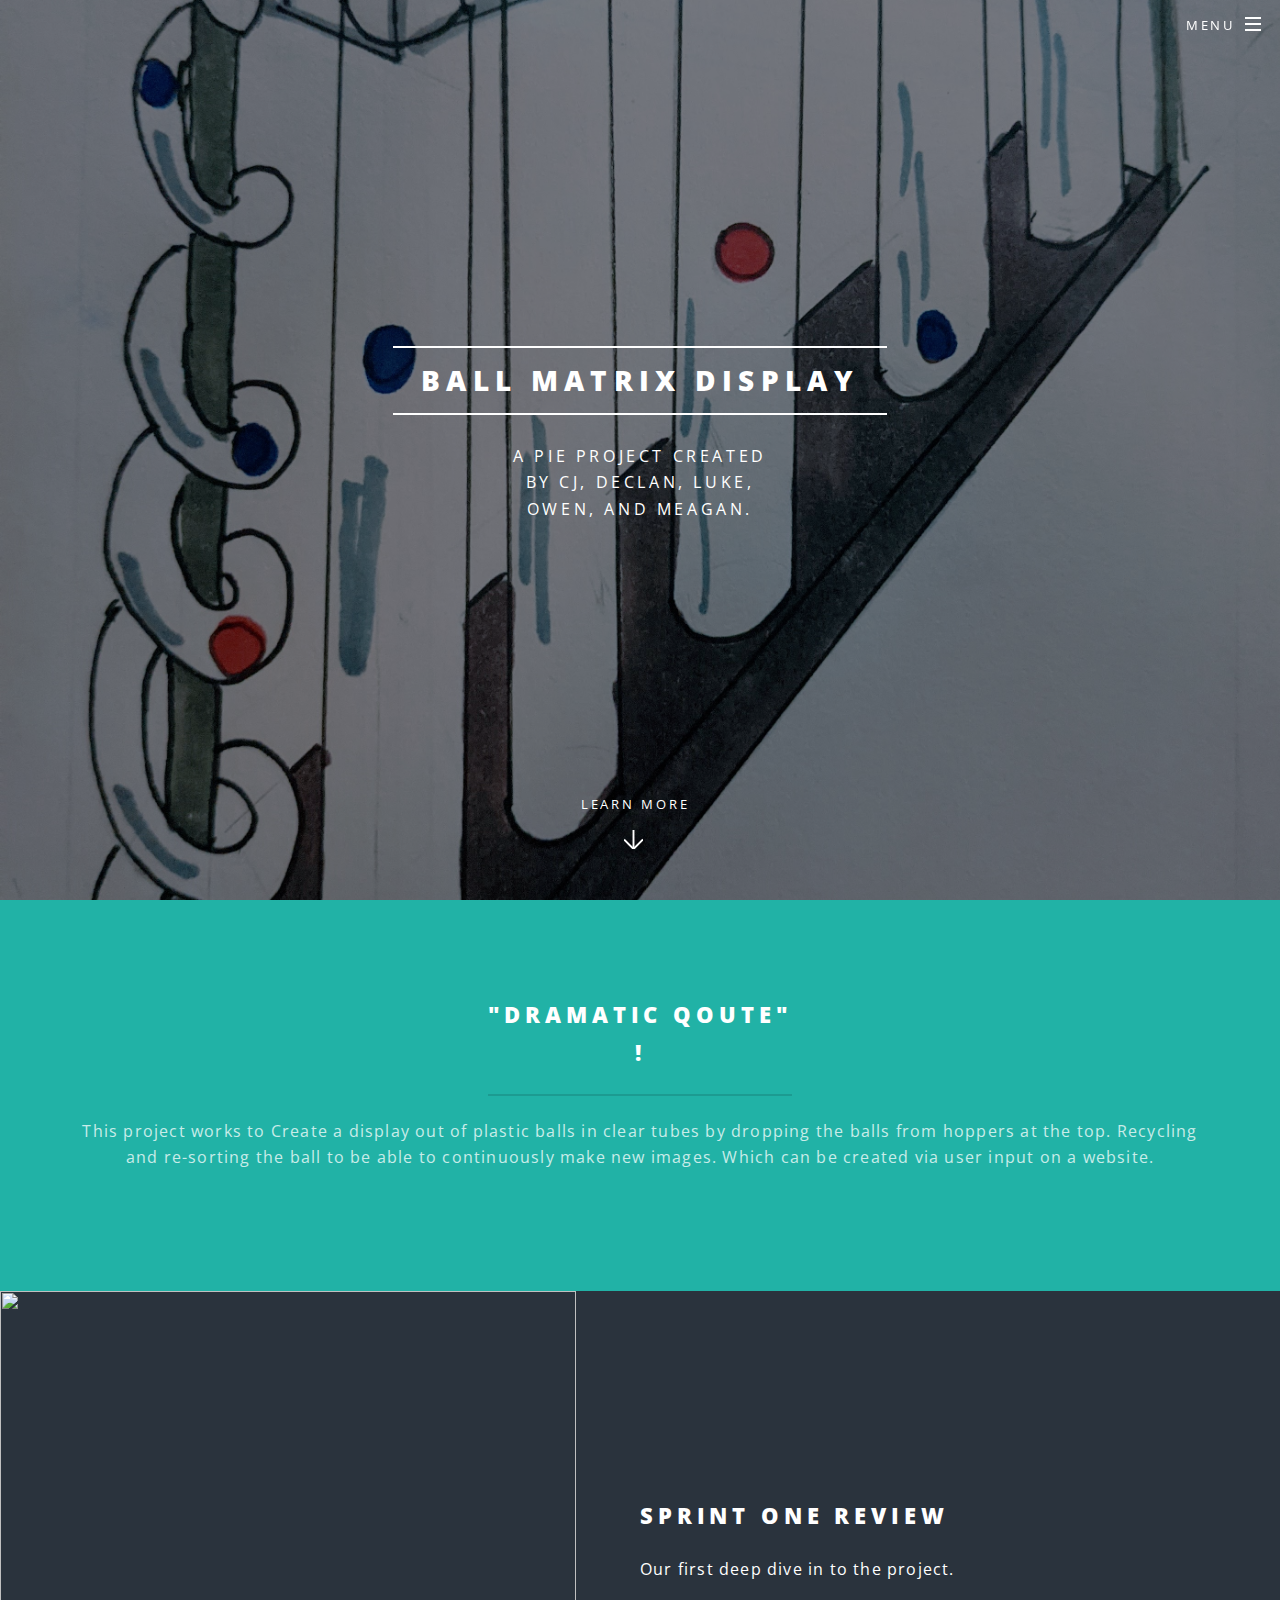
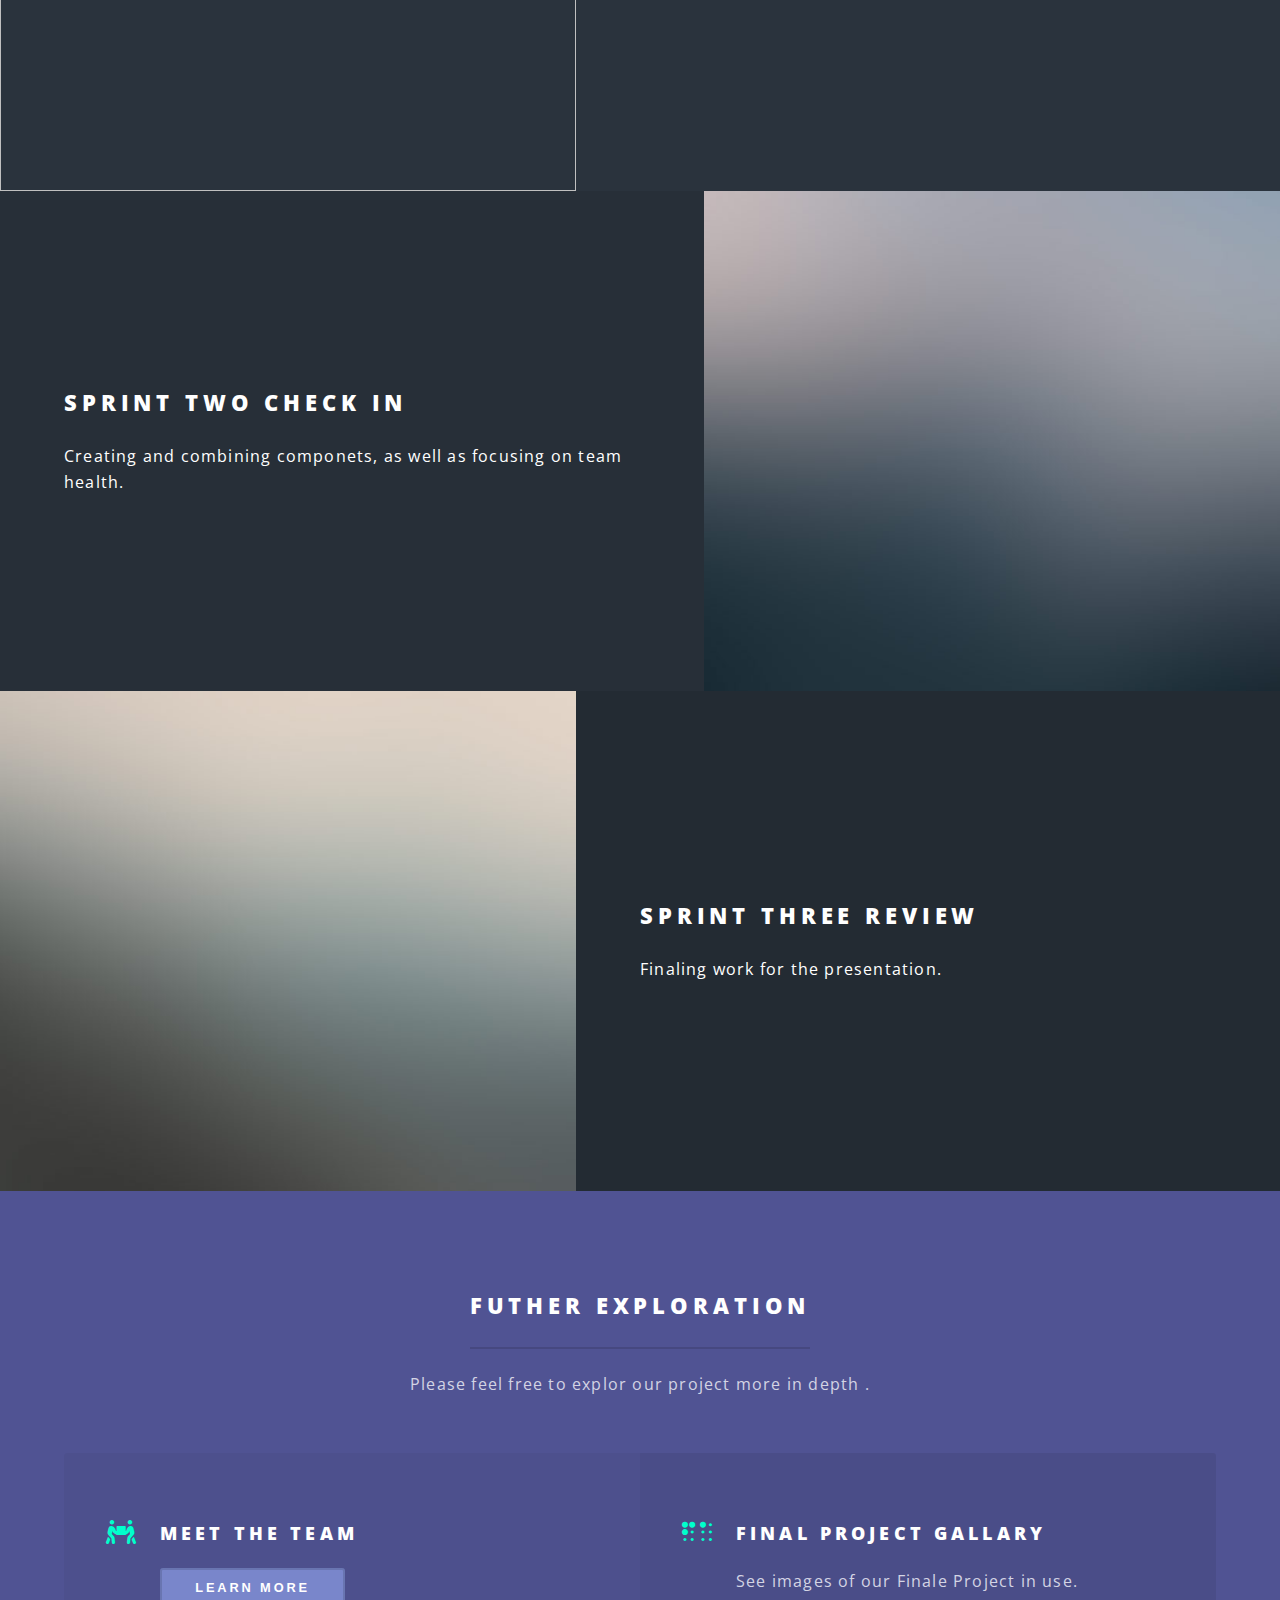
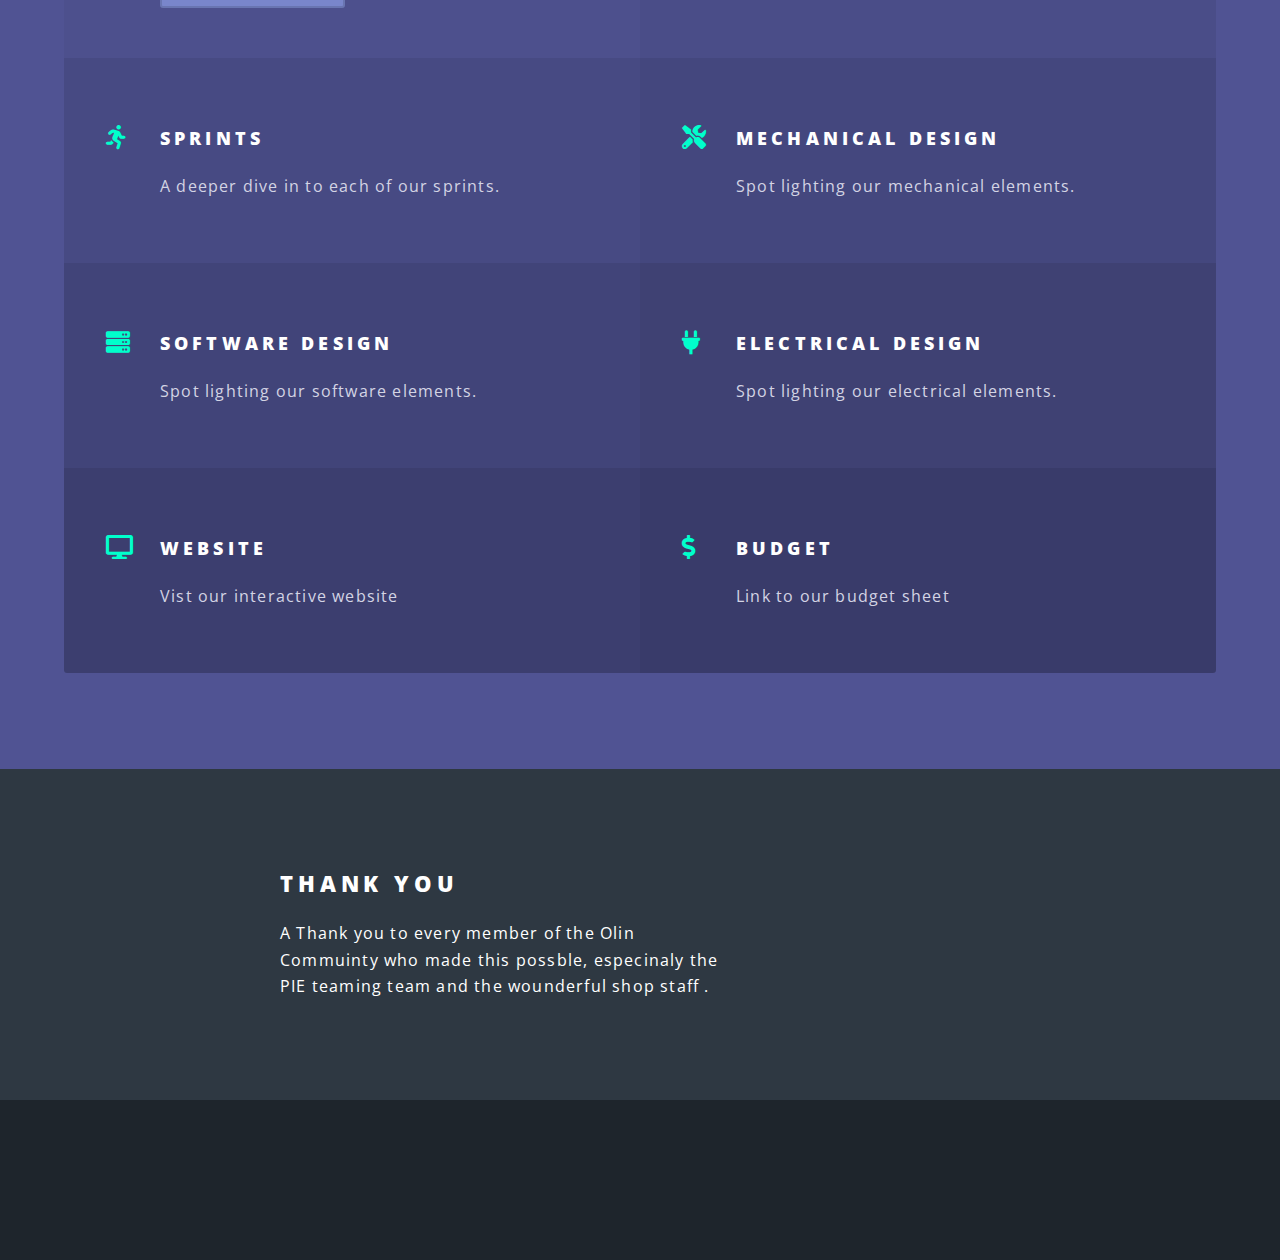
==== Final Website/index.html @ 737fdf2b "edit final website folder name" ====
<!DOCTYPE HTML>
<!--
	Spectral by HTML5 UP
	html5up.net | @ajlkn
	Free for personal and commercial use under the CCA 3.0 license (html5up.net/license)
-->
<html>
	<head>
		<title>Spectral by HTML5 UP</title>
		<meta charset="utf-8" />
		<meta name="viewport" content="width=device-width, initial-scale=1, user-scalable=no" />
		<link rel="stylesheet" href="assets/css/main.css" />
		<noscript><link rel="stylesheet" href="assets/css/noscript.css" /></noscript>
	</head>
	<body class="landing is-preload">

		<!-- Page Wrapper -->
			<div id="page-wrapper">

				<!-- Header -->
					<header id="header" class="alt">
						<h1><a href="index.html">Ball Matrix Display</a></h1>
						<nav id="nav">
							<ul>
								<li class="special">
									<a href="#menu" class="menuToggle"><span>Menu</span></a>
									<div id="menu">
										<ul>
											<li><a href="index.html">Home</a></li>
											<li><a href="generic.html">Generic</a></li>
											<li><a href="elements.html">Elements</a></li>
											<li><a href="#">Sign Up</a></li>
											<li><a href="#">Log In</a></li>
										</ul>
									</div>
								</li>
							</ul>
						</nav>
					</header>

				<!-- Banner -->
					<section id="banner">
						<div class="inner">
							<h2>Ball Matrix Display</h2>
							<p>A PIE Project Created<br />
							by CJ, Declan, Luke,<br />
							Owen, and Meagan.</p>
							<!-- ––<ul class="actions special">
								<li><a href="#" class="button primary">Activate</a></li>
							</ul> -->
						</div>
						<a href="#one" class="more scrolly">Learn More</a>
					</section>

				<!-- One -->
					<section id="one" class="wrapper style1 special">
						<div class="inner">
							<header class="major">
								<h2>"Dramatic Qoute"<br />
								!</h2>
								<p>This project works to Create a display out of plastic balls in clear tubes by dropping the balls from hoppers at the top. 
									Recycling and re-sorting the ball to be able to continuously make new images. Which can be created via user input on a website.</p>
							</header>
						<!--	<ul class="icons major">
								<li><span class="icon fa-gem major style1"><span class="label">Lorem</span></span></li>
								<li><span class="icon fa-heart major style2"><span class="label">Ipsum</span></span></li>
								<li><span class="icon solid fa-code major style3"><span class="label">Dolor</span></span></li>
							</ul> -->
						</div>
					</section>

				<!-- Two -->
					<section id="two" class="wrapper alt style2">
						<section class="spotlight">
							<div class="image"><img src="images/sprintoneimg.jpg" alt=""  width = "100" height = "500"/></div><div class="content">
								<h2>Sprint One Review</h2>
								<p>Our first deep dive in to the project.</p>
							</div>
						</section>
						<section class="spotlight">
							<div class="image"><img src="images/pic02.jpg" alt=""  width = "100" height = "500" /></div><div class="content">
								<h2>Sprint Two Check In</h2>
								<p>Creating and combining componets, as well as focusing on team health.</p>
							</div>
						</section>
						<section class="spotlight">
							<div class="image"><img src="images/pic03.jpg" alt="" width = "100" height = "500"/></div><div class="content">
								<h2>Sprint Three Review</h2>
								<p>Finaling work for the presentation.</p>
							</div>
						</section>
					</section>

				<!-- Three -->
					<section id="three" class="wrapper style3 special">
						<div class="inner">
							<header class="major">
								<h2>Futher Exploration</h2>
								<p>Please feel free to explor our project more in depth .</p>
							</header>
							<ul class="features">
								 <li class="icon solid fa-people-carry"> 
									<h3>Meet the Team</h3>
									<a href="teambio.html"><button class=" bg-2">Learn More</button></a>
									<!--p>Team bios and goals.</p>-->
								</li>
								<li class="icon solid fa-braille">
									<h3>Final Project Gallary</h3>
									<p>See images of our Finale Project in use.</p>
								</li>
								<li class="icon solid fa-running">
									<h3>Sprints</h3>
									<p>A deeper dive in to each of our sprints.</p>
								</li>
								<li class="icon solid fa-tools">
									<h3>Mechanical Design</h3>
									<p>Spot lighting our mechanical elements.</p>
								</li>
								<li class="icon solid fa-server"> 
									<h3>Software Design</h3>
									<p>Spot lighting our software elements.</p>
								</li>
								<li class="icon solid fa-plug">
									<h3>Electrical Design</h3>
									<p>Spot lighting our electrical elements.</p>
								</li>
								<li class="icon solid fa-desktop">
									<h3>website</h3>
									<p>Vist our interactive website</p>
								</li>
								<li class="icon solid fa-dollar-sign">
									<h3>Budget</h3>
									<p>Link to our budget sheet</p>
								</li>
							</ul>
						</div>
					</section>

				<!-- CTA -->
					<section id="cta" class="wrapper style4">
						<div class="inner">
							<header>
								<h2>Thank you</h2>
								<p>A Thank you to every member of the Olin Commuinty who made this possble, especinaly the PIE teaming team and the wounderful shop staff .</p>
							</header>
							<!--ul class="actions stacked">
								<li><a href="#" class="button fit primary">Activate</a></li>
								<li><a href="#" class="button fit">Learn More</a></li>
							</ul>-->
						</div>
					</section>

				<!-- Footer -->
					<footer id="footer">
						<!--ul class="icons">
							<li><a href="#" class="icon brands fa-twitter"><span class="label">Twitter</span></a></li>
							<li><a href="#" class="icon brands fa-facebook-f"><span class="label">Facebook</span></a></li>
							<li><a href="#" class="icon brands fa-instagram"><span class="label">Instagram</span></a></li>
							<li><a href="#" class="icon brands fa-dribbble"><span class="label">Dribbble</span></a></li>
							<li><a href="#" class="icon solid fa-envelope"><span class="label">Email</span></a></li>
						</ul> -->
						<!--<ul class="copyright">
							<li>&copy; Untitled</li><li>Design: <a href="http://html5up.net">HTML5 UP</a></li>
						</ul>-->
					</footer>

			</div>

		<!-- Scripts -->
			<script src="assets/js/jquery.min.js"></script>
			<script src="assets/js/jquery.scrollex.min.js"></script>
			<script src="assets/js/jquery.scrolly.min.js"></script>
			<script src="assets/js/browser.min.js"></script>
			<script src="assets/js/breakpoints.min.js"></script>
			<script src="assets/js/util.js"></script>
			<script src="assets/js/main.js"></script>

	</body>
</html>
---- Final Website/assets/css/main.css ----
@import url(fontawesome-all.min.css);
@import url("https://fonts.googleapis.com/css?family=Open+Sans:400,400italic,600,600italic,800,800italic");

/*
	Spectral by HTML5 UP
	html5up.net | @ajlkn
	Free for personal and commercial use under the CCA 3.0 license (html5up.net/license)
*/

html, body, div, span, applet, object,
iframe, h1, h2, h3, h4, h5, h6, p, blockquote,
pre, a, abbr, acronym, address, big, cite,
code, del, dfn, em, img, ins, kbd, q, s, samp,
small, strike, strong, sub, sup, tt, var, b,
u, i, center, dl, dt, dd, ol, ul, li, fieldset,
form, label, legend, table, caption, tbody,
tfoot, thead, tr, th, td, article, aside,
canvas, details, embed, figure, figcaption,
footer, header, hgroup, menu, nav, output, ruby,
section, summary, time, mark, audio, video {
	margin: 0;
	padding: 0;
	border: 0;
	font-size: 100%;
	font: inherit;
	vertical-align: baseline;}

article, aside, details, figcaption, figure,
footer, header, hgroup, menu, nav, section {
	display: block;}

.button--winona {
		overflow: hidden;
		padding: 0;
		-webkit-transition: border-color 0.3s, background-color 0.3s;
		transition: border-color 0.3s, background-color 0.3s;
		-webkit-transition-timing-function: cubic-bezier(0.2, 1, 0.3, 1);
		transition-timing-function: cubic-bezier(0.2, 1, 0.3, 1);
}
.button--winona::after {
		content: attr(data-text);
		position: absolute;
		width: 100%;
		height: 100%;
		top: 0;
		left: 0;
		opacity: 0;
		color: #3f51b5;
		-webkit-transform: translate3d(0, 25%, 0);
		transform: translate3d(0, 25%, 0);
}
.button--winona > span {
		display: block;
}
.button--winona.button--inverted {
		color: #7986cb;
}
.button--winona.button--inverted:after {
		color: #fff;
}
.button--winona::after,
.button--winona > span {
		padding: 1em 2em;
		-webkit-transition: -webkit-transform 0.3s, opacity 0.3s;
		transition: transform 0.3s, opacity 0.3s;
		-webkit-transition-timing-function: cubic-bezier(0.2, 1, 0.3, 1);
		transition-timing-function: cubic-bezier(0.2, 1, 0.3, 1);
}
.button--winona:hover {
		border-color: #3f51b5;
		background-color: rgba(63, 81, 181, 0.1);
}
.button--winona.button--inverted:hover {
		border-color: #21333C;
		background-color: #21333C;
}
.button--winona:hover::after {
		opacity: 1;
		-webkit-transform: translate3d(0, 0, 0);
		transform: translate3d(0, 0, 0);
}
.button--winona:hover > span {
		opacity: 0;
		-webkit-transform: translate3d(0, -25%, 0);
		transform: translate3d(0, -25%, 0);
}
.bg-2 {
		background: #7986cb;
		color: #ECEFF1;
	}
body {
	line-height: 1;
}

ol, ul {
	list-style: none;
}

blockquote, q {
	quotes: none;
}

	blockquote:before, blockquote:after, q:before, q:after {
		content: '';
		content: none;
	}

table {
	border-collapse: collapse;
	border-spacing: 0;
}

body {
	-webkit-text-size-adjust: none;
}

mark {
	background-color: transparent;
	color: inherit;
}

input::-moz-focus-inner {
	border: 0;
	padding: 0;
}

input, select, textarea {
	-moz-appearance: none;
	-webkit-appearance: none;
	-ms-appearance: none;
	appearance: none;
}

/* Basic */

	@-ms-viewport {
		width: device-width;
	}

	html {
		box-sizing: border-box;
	}

	*, *:before, *:after {
		box-sizing: inherit;
	}

	body {
		background: #2e3842;
	}

		body.is-preload *, body.is-preload *:before, body.is-preload *:after {
			-moz-animation: none !important;
			-webkit-animation: none !important;
			-ms-animation: none !important;
			animation: none !important;
			-moz-transition: none !important;
			-webkit-transition: none !important;
			-ms-transition: none !important;
			transition: none !important;
		}

	body, input, select, textarea {
		color: #fff;
		font-family: "Open Sans", Helvetica, sans-serif;
		font-size: 15pt;
		font-weight: 400;
		letter-spacing: 0.075em;
		line-height: 1.65em;
	}

		@media screen and (max-width: 1680px) {

			body, input, select, textarea {
				font-size: 13pt;
			}

		}

		@media screen and (max-width: 1280px) {

			body, input, select, textarea {
				font-size: 12pt;
			}

		}

		@media screen and (max-width: 736px) {

			body, input, select, textarea {
				font-size: 11pt;
				letter-spacing: 0.0375em;
			}

		}

	a {
		-moz-transition: color 0.2s ease, border-bottom-color 0.2s ease;
		-webkit-transition: color 0.2s ease, border-bottom-color 0.2s ease;
		-ms-transition: color 0.2s ease, border-bottom-color 0.2s ease;
		transition: color 0.2s ease, border-bottom-color 0.2s ease;
		border-bottom: dotted 1px;
		color: inherit;
		text-decoration: none;
	}

		a:hover {
			border-bottom-color: transparent;
		}

	strong, b {
		color: #fff;
		font-weight: 600;
	}

	em, i {
		font-style: italic;
	}

	p {
		margin: 0 0 2em 0;
	}

	h1, h2, h3, h4, h5, h6 {
		color: #fff;
		font-weight: 800;
		letter-spacing: 0.225em;
		line-height: 1em;
		margin: 0 0 1em 0;
		text-transform: uppercase;
	}

		h1 a, h2 a, h3 a, h4 a, h5 a, h6 a {
			color: inherit;
			text-decoration: none;
		}

	h2 {
		font-size: 1.35em;
		line-height: 1.75em;
	}

		@media screen and (max-width: 736px) {

			h2 {
				font-size: 1.1em;
				line-height: 1.65em;
			}

		}

	h3 {
		font-size: 1.15em;
		line-height: 1.75em;
	}

		@media screen and (max-width: 736px) {

			h3 {
				font-size: 1em;
				line-height: 1.65em;
			}

		}

	h4 {
		font-size: 1em;
		line-height: 1.5em;
	}

	h5 {
		font-size: 0.8em;
		line-height: 1.5em;
	}

	h6 {
		font-size: 0.7em;
		line-height: 1.5em;
	}

	sub {
		font-size: 0.8em;
		position: relative;
		top: 0.5em;
	}

	sup {
		font-size: 0.8em;
		position: relative;
		top: -0.5em;
	}

	hr {
		border: 0;
		border-bottom: solid 2px #fff;
		margin: 3em 0;
	}

		hr.major {
			margin: 4.5em 0;
		}

	blockquote {
		border-left: solid 4px #fff;
		font-style: italic;
		margin: 0 0 2em 0;
		padding: 0.5em 0 0.5em 2em;
	}

	code {
		background: rgba(144, 144, 144, 0.25);
		border-radius: 3px;
		font-family: "Courier New", monospace;
		font-size: 0.9em;
		letter-spacing: 0;
		margin: 0 0.25em;
		padding: 0.25em 0.65em;
	}

	pre {
		-webkit-overflow-scrolling: touch;
		font-family: "Courier New", monospace;
		font-size: 0.9em;
		margin: 0 0 2em 0;
	}

		pre code {
			display: block;
			line-height: 1.75em;
			padding: 1em 1.5em;
			overflow-x: auto;
		}

	.align-left {
		text-align: left;
	}

	.align-center {
		text-align: center;
	}

	.align-right {
		text-align: right;
	}

/* Row */

	.row {
		display: flex;
		flex-wrap: wrap;
		box-sizing: border-box;
		align-items: stretch;
	}

		.row > * {
			box-sizing: border-box;
		}

		.row.gtr-uniform > * > :last-child {
			margin-bottom: 0;
		}

		.row.aln-left {
			justify-content: flex-start;
		}

		.row.aln-center {
			justify-content: center;
		}

		.row.aln-right {
			justify-content: flex-end;
		}

		.row.aln-top {
			align-items: flex-start;
		}

		.row.aln-middle {
			align-items: center;
		}

		.row.aln-bottom {
			align-items: flex-end;
		}

		.row > .imp {
			order: -1;
		}

		.row > .col-1 {
			width: 8.33333%;
		}

		.row > .off-1 {
			margin-left: 8.33333%;
		}

		.row > .col-2 {
			width: 16.66667%;
		}

		.row > .off-2 {
			margin-left: 16.66667%;
		}

		.row > .col-3 {
			width: 25%;
		}

		.row > .off-3 {
			margin-left: 25%;
		}

		.row > .col-4 {
			width: 33.33333%;
		}

		.row > .off-4 {
			margin-left: 33.33333%;
		}

		.row > .col-5 {
			width: 41.66667%;
		}

		.row > .off-5 {
			margin-left: 41.66667%;
		}

		.row > .col-6 {
			width: 50%;
		}

		.row > .off-6 {
			margin-left: 50%;
		}

		.row > .col-7 {
			width: 58.33333%;
		}

		.row > .off-7 {
			margin-left: 58.33333%;
		}

		.row > .col-8 {
			width: 66.66667%;
		}

		.row > .off-8 {
			margin-left: 66.66667%;
		}

		.row > .col-9 {
			width: 75%;
		}

		.row > .off-9 {
			margin-left: 75%;
		}

		.row > .col-10 {
			width: 83.33333%;
		}

		.row > .off-10 {
			margin-left: 83.33333%;
		}

		.row > .col-11 {
			width: 91.66667%;
		}

		.row > .off-11 {
			margin-left: 91.66667%;
		}

		.row > .col-12 {
			width: 100%;
		}

		.row > .off-12 {
			margin-left: 100%;
		}

		.row.gtr-0 {
			margin-top: 0;
			margin-left: 0em;
		}

			.row.gtr-0 > * {
				padding: 0 0 0 0em;
			}

			.row.gtr-0.gtr-uniform {
				margin-top: 0em;
			}

				.row.gtr-0.gtr-uniform > * {
					padding-top: 0em;
				}

		.row.gtr-25 {
			margin-top: 0;
			margin-left: -0.375em;
		}

			.row.gtr-25 > * {
				padding: 0 0 0 0.375em;
			}

			.row.gtr-25.gtr-uniform {
				margin-top: -0.375em;
			}

				.row.gtr-25.gtr-uniform > * {
					padding-top: 0.375em;
				}

		.row.gtr-50 {
			margin-top: 0;
			margin-left: -0.75em;
		}

			.row.gtr-50 > * {
				padding: 0 0 0 0.75em;
			}

			.row.gtr-50.gtr-uniform {
				margin-top: -0.75em;
			}

				.row.gtr-50.gtr-uniform > * {
					padding-top: 0.75em;
				}

		.row {
			margin-top: 0;
			margin-left: -1.5em;
		}

			.row > * {
				padding: 0 0 0 1.5em;
			}

			.row.gtr-uniform {
				margin-top: -1.5em;
			}

				.row.gtr-uniform > * {
					padding-top: 1.5em;
				}

		.row.gtr-150 {
			margin-top: 0;
			margin-left: -2.25em;
		}

			.row.gtr-150 > * {
				padding: 0 0 0 2.25em;
			}

			.row.gtr-150.gtr-uniform {
				margin-top: -2.25em;
			}

				.row.gtr-150.gtr-uniform > * {
					padding-top: 2.25em;
				}

		.row.gtr-200 {
			margin-top: 0;
			margin-left: -3em;
		}

			.row.gtr-200 > * {
				padding: 0 0 0 3em;
			}

			.row.gtr-200.gtr-uniform {
				margin-top: -3em;
			}

				.row.gtr-200.gtr-uniform > * {
					padding-top: 3em;
				}

		@media screen and (max-width: 1680px) {

			.row {
				display: flex;
				flex-wrap: wrap;
				box-sizing: border-box;
				align-items: stretch;
			}

				.row > * {
					box-sizing: border-box;
				}

				.row.gtr-uniform > * > :last-child {
					margin-bottom: 0;
				}

				.row.aln-left {
					justify-content: flex-start;
				}

				.row.aln-center {
					justify-content: center;
				}

				.row.aln-right {
					justify-content: flex-end;
				}

				.row.aln-top {
					align-items: flex-start;
				}

				.row.aln-middle {
					align-items: center;
				}

				.row.aln-bottom {
					align-items: flex-end;
				}

				.row > .imp-xlarge {
					order: -1;
				}

				.row > .col-1-xlarge {
					width: 8.33333%;
				}

				.row > .off-1-xlarge {
					margin-left: 8.33333%;
				}

				.row > .col-2-xlarge {
					width: 16.66667%;
				}

				.row > .off-2-xlarge {
					margin-left: 16.66667%;
				}

				.row > .col-3-xlarge {
					width: 25%;
				}

				.row > .off-3-xlarge {
					margin-left: 25%;
				}

				.row > .col-4-xlarge {
					width: 33.33333%;
				}

				.row > .off-4-xlarge {
					margin-left: 33.33333%;
				}

				.row > .col-5-xlarge {
					width: 41.66667%;
				}

				.row > .off-5-xlarge {
					margin-left: 41.66667%;
				}

				.row > .col-6-xlarge {
					width: 50%;
				}

				.row > .off-6-xlarge {
					margin-left: 50%;
				}

				.row > .col-7-xlarge {
					width: 58.33333%;
				}

				.row > .off-7-xlarge {
					margin-left: 58.33333%;
				}

				.row > .col-8-xlarge {
					width: 66.66667%;
				}

				.row > .off-8-xlarge {
					margin-left: 66.66667%;
				}

				.row > .col-9-xlarge {
					width: 75%;
				}

				.row > .off-9-xlarge {
					margin-left: 75%;
				}

				.row > .col-10-xlarge {
					width: 83.33333%;
				}

				.row > .off-10-xlarge {
					margin-left: 83.33333%;
				}

				.row > .col-11-xlarge {
					width: 91.66667%;
				}

				.row > .off-11-xlarge {
					margin-left: 91.66667%;
				}

				.row > .col-12-xlarge {
					width: 100%;
				}

				.row > .off-12-xlarge {
					margin-left: 100%;
				}

				.row.gtr-0 {
					margin-top: 0;
					margin-left: 0em;
				}

					.row.gtr-0 > * {
						padding: 0 0 0 0em;
					}

					.row.gtr-0.gtr-uniform {
						margin-top: 0em;
					}

						.row.gtr-0.gtr-uniform > * {
							padding-top: 0em;
						}

				.row.gtr-25 {
					margin-top: 0;
					margin-left: -0.375em;
				}

					.row.gtr-25 > * {
						padding: 0 0 0 0.375em;
					}

					.row.gtr-25.gtr-uniform {
						margin-top: -0.375em;
					}

						.row.gtr-25.gtr-uniform > * {
							padding-top: 0.375em;
						}

				.row.gtr-50 {
					margin-top: 0;
					margin-left: -0.75em;
				}

					.row.gtr-50 > * {
						padding: 0 0 0 0.75em;
					}

					.row.gtr-50.gtr-uniform {
						margin-top: -0.75em;
					}

						.row.gtr-50.gtr-uniform > * {
							padding-top: 0.75em;
						}

				.row {
					margin-top: 0;
					margin-left: -1.5em;
				}

					.row > * {
						padding: 0 0 0 1.5em;
					}

					.row.gtr-uniform {
						margin-top: -1.5em;
					}

						.row.gtr-uniform > * {
							padding-top: 1.5em;
						}

				.row.gtr-150 {
					margin-top: 0;
					margin-left: -2.25em;
				}

					.row.gtr-150 > * {
						padding: 0 0 0 2.25em;
					}

					.row.gtr-150.gtr-uniform {
						margin-top: -2.25em;
					}

						.row.gtr-150.gtr-uniform > * {
							padding-top: 2.25em;
						}

				.row.gtr-200 {
					margin-top: 0;
					margin-left: -3em;
				}

					.row.gtr-200 > * {
						padding: 0 0 0 3em;
					}

					.row.gtr-200.gtr-uniform {
						margin-top: -3em;
					}

						.row.gtr-200.gtr-uniform > * {
							padding-top: 3em;
						}

		}

		@media screen and (max-width: 1280px) {

			.row {
				display: flex;
				flex-wrap: wrap;
				box-sizing: border-box;
				align-items: stretch;
			}

				.row > * {
					box-sizing: border-box;
				}

				.row.gtr-uniform > * > :last-child {
					margin-bottom: 0;
				}

				.row.aln-left {
					justify-content: flex-start;
				}

				.row.aln-center {
					justify-content: center;
				}

				.row.aln-right {
					justify-content: flex-end;
				}

				.row.aln-top {
					align-items: flex-start;
				}

				.row.aln-middle {
					align-items: center;
				}

				.row.aln-bottom {
					align-items: flex-end;
				}

				.row > .imp-large {
					order: -1;
				}

				.row > .col-1-large {
					width: 8.33333%;
				}

				.row > .off-1-large {
					margin-left: 8.33333%;
				}

				.row > .col-2-large {
					width: 16.66667%;
				}

				.row > .off-2-large {
					margin-left: 16.66667%;
				}

				.row > .col-3-large {
					width: 25%;
				}

				.row > .off-3-large {
					margin-left: 25%;
				}

				.row > .col-4-large {
					width: 33.33333%;
				}

				.row > .off-4-large {
					margin-left: 33.33333%;
				}

				.row > .col-5-large {
					width: 41.66667%;
				}

				.row > .off-5-large {
					margin-left: 41.66667%;
				}

				.row > .col-6-large {
					width: 50%;
				}

				.row > .off-6-large {
					margin-left: 50%;
				}

				.row > .col-7-large {
					width: 58.33333%;
				}

				.row > .off-7-large {
					margin-left: 58.33333%;
				}

				.row > .col-8-large {
					width: 66.66667%;
				}

				.row > .off-8-large {
					margin-left: 66.66667%;
				}

				.row > .col-9-large {
					width: 75%;
				}

				.row > .off-9-large {
					margin-left: 75%;
				}

				.row > .col-10-large {
					width: 83.33333%;
				}

				.row > .off-10-large {
					margin-left: 83.33333%;
				}

				.row > .col-11-large {
					width: 91.66667%;
				}

				.row > .off-11-large {
					margin-left: 91.66667%;
				}

				.row > .col-12-large {
					width: 100%;
				}

				.row > .off-12-large {
					margin-left: 100%;
				}

				.row.gtr-0 {
					margin-top: 0;
					margin-left: 0em;
				}

					.row.gtr-0 > * {
						padding: 0 0 0 0em;
					}

					.row.gtr-0.gtr-uniform {
						margin-top: 0em;
					}

						.row.gtr-0.gtr-uniform > * {
							padding-top: 0em;
						}

				.row.gtr-25 {
					margin-top: 0;
					margin-left: -0.375em;
				}

					.row.gtr-25 > * {
						padding: 0 0 0 0.375em;
					}

					.row.gtr-25.gtr-uniform {
						margin-top: -0.375em;
					}

						.row.gtr-25.gtr-uniform > * {
							padding-top: 0.375em;
						}

				.row.gtr-50 {
					margin-top: 0;
					margin-left: -0.75em;
				}

					.row.gtr-50 > * {
						padding: 0 0 0 0.75em;
					}

					.row.gtr-50.gtr-uniform {
						margin-top: -0.75em;
					}

						.row.gtr-50.gtr-uniform > * {
							padding-top: 0.75em;
						}

				.row {
					margin-top: 0;
					margin-left: -1.5em;
				}

					.row > * {
						padding: 0 0 0 1.5em;
					}

					.row.gtr-uniform {
						margin-top: -1.5em;
					}

						.row.gtr-uniform > * {
							padding-top: 1.5em;
						}

				.row.gtr-150 {
					margin-top: 0;
					margin-left: -2.25em;
				}

					.row.gtr-150 > * {
						padding: 0 0 0 2.25em;
					}

					.row.gtr-150.gtr-uniform {
						margin-top: -2.25em;
					}

						.row.gtr-150.gtr-uniform > * {
							padding-top: 2.25em;
						}

				.row.gtr-200 {
					margin-top: 0;
					margin-left: -3em;
				}

					.row.gtr-200 > * {
						padding: 0 0 0 3em;
					}

					.row.gtr-200.gtr-uniform {
						margin-top: -3em;
					}

						.row.gtr-200.gtr-uniform > * {
							padding-top: 3em;
						}

		}

		@media screen and (max-width: 980px) {

			.row {
				display: flex;
				flex-wrap: wrap;
				box-sizing: border-box;
				align-items: stretch;
			}

				.row > * {
					box-sizing: border-box;
				}

				.row.gtr-uniform > * > :last-child {
					margin-bottom: 0;
				}

				.row.aln-left {
					justify-content: flex-start;
				}

				.row.aln-center {
					justify-content: center;
				}

				.row.aln-right {
					justify-content: flex-end;
				}

				.row.aln-top {
					align-items: flex-start;
				}

				.row.aln-middle {
					align-items: center;
				}

				.row.aln-bottom {
					align-items: flex-end;
				}

				.row > .imp-medium {
					order: -1;
				}

				.row > .col-1-medium {
					width: 8.33333%;
				}

				.row > .off-1-medium {
					margin-left: 8.33333%;
				}

				.row > .col-2-medium {
					width: 16.66667%;
				}

				.row > .off-2-medium {
					margin-left: 16.66667%;
				}

				.row > .col-3-medium {
					width: 25%;
				}

				.row > .off-3-medium {
					margin-left: 25%;
				}

				.row > .col-4-medium {
					width: 33.33333%;
				}

				.row > .off-4-medium {
					margin-left: 33.33333%;
				}

				.row > .col-5-medium {
					width: 41.66667%;
				}

				.row > .off-5-medium {
					margin-left: 41.66667%;
				}

				.row > .col-6-medium {
					width: 50%;
				}

				.row > .off-6-medium {
					margin-left: 50%;
				}

				.row > .col-7-medium {
					width: 58.33333%;
				}

				.row > .off-7-medium {
					margin-left: 58.33333%;
				}

				.row > .col-8-medium {
					width: 66.66667%;
				}

				.row > .off-8-medium {
					margin-left: 66.66667%;
				}

				.row > .col-9-medium {
					width: 75%;
				}

				.row > .off-9-medium {
					margin-left: 75%;
				}

				.row > .col-10-medium {
					width: 83.33333%;
				}

				.row > .off-10-medium {
					margin-left: 83.33333%;
				}

				.row > .col-11-medium {
					width: 91.66667%;
				}

				.row > .off-11-medium {
					margin-left: 91.66667%;
				}

				.row > .col-12-medium {
					width: 100%;
				}

				.row > .off-12-medium {
					margin-left: 100%;
				}

				.row.gtr-0 {
					margin-top: 0;
					margin-left: 0em;
				}

					.row.gtr-0 > * {
						padding: 0 0 0 0em;
					}

					.row.gtr-0.gtr-uniform {
						margin-top: 0em;
					}

						.row.gtr-0.gtr-uniform > * {
							padding-top: 0em;
						}

				.row.gtr-25 {
					margin-top: 0;
					margin-left: -0.375em;
				}

					.row.gtr-25 > * {
						padding: 0 0 0 0.375em;
					}

					.row.gtr-25.gtr-uniform {
						margin-top: -0.375em;
					}

						.row.gtr-25.gtr-uniform > * {
							padding-top: 0.375em;
						}

				.row.gtr-50 {
					margin-top: 0;
					margin-left: -0.75em;
				}

					.row.gtr-50 > * {
						padding: 0 0 0 0.75em;
					}

					.row.gtr-50.gtr-uniform {
						margin-top: -0.75em;
					}

						.row.gtr-50.gtr-uniform > * {
							padding-top: 0.75em;
						}

				.row {
					margin-top: 0;
					margin-left: -1.5em;
				}

					.row > * {
						padding: 0 0 0 1.5em;
					}

					.row.gtr-uniform {
						margin-top: -1.5em;
					}

						.row.gtr-uniform > * {
							padding-top: 1.5em;
						}

				.row.gtr-150 {
					margin-top: 0;
					margin-left: -2.25em;
				}

					.row.gtr-150 > * {
						padding: 0 0 0 2.25em;
					}

					.row.gtr-150.gtr-uniform {
						margin-top: -2.25em;
					}

						.row.gtr-150.gtr-uniform > * {
							padding-top: 2.25em;
						}

				.row.gtr-200 {
					margin-top: 0;
					margin-left: -3em;
				}

					.row.gtr-200 > * {
						padding: 0 0 0 3em;
					}

					.row.gtr-200.gtr-uniform {
						margin-top: -3em;
					}

						.row.gtr-200.gtr-uniform > * {
							padding-top: 3em;
						}

		}

		@media screen and (max-width: 736px) {

			.row {
				display: flex;
				flex-wrap: wrap;
				box-sizing: border-box;
				align-items: stretch;
			}

				.row > * {
					box-sizing: border-box;
				}

				.row.gtr-uniform > * > :last-child {
					margin-bottom: 0;
				}

				.row.aln-left {
					justify-content: flex-start;
				}

				.row.aln-center {
					justify-content: center;
				}

				.row.aln-right {
					justify-content: flex-end;
				}

				.row.aln-top {
					align-items: flex-start;
				}

				.row.aln-middle {
					align-items: center;
				}

				.row.aln-bottom {
					align-items: flex-end;
				}

				.row > .imp-small {
					order: -1;
				}

				.row > .col-1-small {
					width: 8.33333%;
				}

				.row > .off-1-small {
					margin-left: 8.33333%;
				}

				.row > .col-2-small {
					width: 16.66667%;
				}

				.row > .off-2-small {
					margin-left: 16.66667%;
				}

				.row > .col-3-small {
					width: 25%;
				}

				.row > .off-3-small {
					margin-left: 25%;
				}

				.row > .col-4-small {
					width: 33.33333%;
				}

				.row > .off-4-small {
					margin-left: 33.33333%;
				}

				.row > .col-5-small {
					width: 41.66667%;
				}

				.row > .off-5-small {
					margin-left: 41.66667%;
				}

				.row > .col-6-small {
					width: 50%;
				}

				.row > .off-6-small {
					margin-left: 50%;
				}

				.row > .col-7-small {
					width: 58.33333%;
				}

				.row > .off-7-small {
					margin-left: 58.33333%;
				}

				.row > .col-8-small {
					width: 66.66667%;
				}

				.row > .off-8-small {
					margin-left: 66.66667%;
				}

				.row > .col-9-small {
					width: 75%;
				}

				.row > .off-9-small {
					margin-left: 75%;
				}

				.row > .col-10-small {
					width: 83.33333%;
				}

				.row > .off-10-small {
					margin-left: 83.33333%;
				}

				.row > .col-11-small {
					width: 91.66667%;
				}

				.row > .off-11-small {
					margin-left: 91.66667%;
				}

				.row > .col-12-small {
					width: 100%;
				}

				.row > .off-12-small {
					margin-left: 100%;
				}

				.row.gtr-0 {
					margin-top: 0;
					margin-left: 0em;
				}

					.row.gtr-0 > * {
						padding: 0 0 0 0em;
					}

					.row.gtr-0.gtr-uniform {
						margin-top: 0em;
					}

						.row.gtr-0.gtr-uniform > * {
							padding-top: 0em;
						}

				.row.gtr-25 {
					margin-top: 0;
					margin-left: -0.375em;
				}

					.row.gtr-25 > * {
						padding: 0 0 0 0.375em;
					}

					.row.gtr-25.gtr-uniform {
						margin-top: -0.375em;
					}

						.row.gtr-25.gtr-uniform > * {
							padding-top: 0.375em;
						}

				.row.gtr-50 {
					margin-top: 0;
					margin-left: -0.75em;
				}

					.row.gtr-50 > * {
						padding: 0 0 0 0.75em;
					}

					.row.gtr-50.gtr-uniform {
						margin-top: -0.75em;
					}

						.row.gtr-50.gtr-uniform > * {
							padding-top: 0.75em;
						}

				.row {
					margin-top: 0;
					margin-left: -1.5em;
				}

					.row > * {
						padding: 0 0 0 1.5em;
					}

					.row.gtr-uniform {
						margin-top: -1.5em;
					}

						.row.gtr-uniform > * {
							padding-top: 1.5em;
						}

				.row.gtr-150 {
					margin-top: 0;
					margin-left: -2.25em;
				}

					.row.gtr-150 > * {
						padding: 0 0 0 2.25em;
					}

					.row.gtr-150.gtr-uniform {
						margin-top: -2.25em;
					}

						.row.gtr-150.gtr-uniform > * {
							padding-top: 2.25em;
						}

				.row.gtr-200 {
					margin-top: 0;
					margin-left: -3em;
				}

					.row.gtr-200 > * {
						padding: 0 0 0 3em;
					}

					.row.gtr-200.gtr-uniform {
						margin-top: -3em;
					}

						.row.gtr-200.gtr-uniform > * {
							padding-top: 3em;
						}

		}

		@media screen and (max-width: 480px) {

			.row {
				display: flex;
				flex-wrap: wrap;
				box-sizing: border-box;
				align-items: stretch;
			}

				.row > * {
					box-sizing: border-box;
				}

				.row.gtr-uniform > * > :last-child {
					margin-bottom: 0;
				}

				.row.aln-left {
					justify-content: flex-start;
				}

				.row.aln-center {
					justify-content: center;
				}

				.row.aln-right {
					justify-content: flex-end;
				}

				.row.aln-top {
					align-items: flex-start;
				}

				.row.aln-middle {
					align-items: center;
				}

				.row.aln-bottom {
					align-items: flex-end;
				}

				.row > .imp-xsmall {
					order: -1;
				}

				.row > .col-1-xsmall {
					width: 8.33333%;
				}

				.row > .off-1-xsmall {
					margin-left: 8.33333%;
				}

				.row > .col-2-xsmall {
					width: 16.66667%;
				}

				.row > .off-2-xsmall {
					margin-left: 16.66667%;
				}

				.row > .col-3-xsmall {
					width: 25%;
				}

				.row > .off-3-xsmall {
					margin-left: 25%;
				}

				.row > .col-4-xsmall {
					width: 33.33333%;
				}

				.row > .off-4-xsmall {
					margin-left: 33.33333%;
				}

				.row > .col-5-xsmall {
					width: 41.66667%;
				}

				.row > .off-5-xsmall {
					margin-left: 41.66667%;
				}

				.row > .col-6-xsmall {
					width: 50%;
				}

				.row > .off-6-xsmall {
					margin-left: 50%;
				}

				.row > .col-7-xsmall {
					width: 58.33333%;
				}

				.row > .off-7-xsmall {
					margin-left: 58.33333%;
				}

				.row > .col-8-xsmall {
					width: 66.66667%;
				}

				.row > .off-8-xsmall {
					margin-left: 66.66667%;
				}

				.row > .col-9-xsmall {
					width: 75%;
				}

				.row > .off-9-xsmall {
					margin-left: 75%;
				}

				.row > .col-10-xsmall {
					width: 83.33333%;
				}

				.row > .off-10-xsmall {
					margin-left: 83.33333%;
				}

				.row > .col-11-xsmall {
					width: 91.66667%;
				}

				.row > .off-11-xsmall {
					margin-left: 91.66667%;
				}

				.row > .col-12-xsmall {
					width: 100%;
				}

				.row > .off-12-xsmall {
					margin-left: 100%;
				}

				.row.gtr-0 {
					margin-top: 0;
					margin-left: 0em;
				}

					.row.gtr-0 > * {
						padding: 0 0 0 0em;
					}

					.row.gtr-0.gtr-uniform {
						margin-top: 0em;
					}

						.row.gtr-0.gtr-uniform > * {
							padding-top: 0em;
						}

				.row.gtr-25 {
					margin-top: 0;
					margin-left: -0.375em;
				}

					.row.gtr-25 > * {
						padding: 0 0 0 0.375em;
					}

					.row.gtr-25.gtr-uniform {
						margin-top: -0.375em;
					}

						.row.gtr-25.gtr-uniform > * {
							padding-top: 0.375em;
						}

				.row.gtr-50 {
					margin-top: 0;
					margin-left: -0.75em;
				}

					.row.gtr-50 > * {
						padding: 0 0 0 0.75em;
					}

					.row.gtr-50.gtr-uniform {
						margin-top: -0.75em;
					}

						.row.gtr-50.gtr-uniform > * {
							padding-top: 0.75em;
						}

				.row {
					margin-top: 0;
					margin-left: -1.5em;
				}

					.row > * {
						padding: 0 0 0 1.5em;
					}

					.row.gtr-uniform {
						margin-top: -1.5em;
					}

						.row.gtr-uniform > * {
							padding-top: 1.5em;
						}

				.row.gtr-150 {
					margin-top: 0;
					margin-left: -2.25em;
				}

					.row.gtr-150 > * {
						padding: 0 0 0 2.25em;
					}

					.row.gtr-150.gtr-uniform {
						margin-top: -2.25em;
					}

						.row.gtr-150.gtr-uniform > * {
							padding-top: 2.25em;
						}

				.row.gtr-200 {
					margin-top: 0;
					margin-left: -3em;
				}

					.row.gtr-200 > * {
						padding: 0 0 0 3em;
					}

					.row.gtr-200.gtr-uniform {
						margin-top: -3em;
					}

						.row.gtr-200.gtr-uniform > * {
							padding-top: 3em;
						}

		}

/* Section/Article */

	section.special, article.special {
		text-align: center;
	}

	header p {
		color: rgba(255, 255, 255, 0.5);
		position: relative;
		top: -0.25em;
	}

	header h3 + p {
		font-size: 1.1em;
	}

	header h4 + p,
	header h5 + p,
	header h6 + p {
		font-size: 0.9em;
	}

	header.major {
		margin: 0 0 3.5em 0;
	}

		header.major h2, header.major h3, header.major h4, header.major h5, header.major h6 {
			border-bottom: solid 2px #fff;
			display: inline-block;
			padding-bottom: 1em;
			position: relative;
		}

			header.major h2:after, header.major h3:after, header.major h4:after, header.major h5:after, header.major h6:after {
				content: '';
				display: block;
				height: 1px;
			}

		header.major p {
			color: #fff;
			top: 0;
		}

		@media screen and (max-width: 736px) {

			header.major {
				margin: 0 0 2em 0;
			}

		}

	@media screen and (max-width: 980px) {

		header br {
			display: none;
		}

	}

/* Form */

	form {
		margin: 0 0 2em 0;
	}

	label {
		color: #fff;
		display: block;
		font-size: 0.9em;
		font-weight: 600;
		margin: 0 0 1em 0;
	}

	input[type="text"],
	input[type="password"],
	input[type="email"],
	select,
	textarea {
		-moz-appearance: none;
		-webkit-appearance: none;
		-ms-appearance: none;
		appearance: none;
		background-color: rgba(144, 144, 144, 0.25);
		border-radius: 3px;
		border: none;
		color: inherit;
		display: block;
		outline: 0;
		padding: 0 1em;
		text-decoration: none;
		width: 100%;
	}

		input[type="text"]:invalid,
		input[type="password"]:invalid,
		input[type="email"]:invalid,
		select:invalid,
		textarea:invalid {
			box-shadow: none;
		}

		input[type="text"]:focus,
		input[type="password"]:focus,
		input[type="email"]:focus,
		select:focus,
		textarea:focus {
			box-shadow: 0 0 0 2px #21b2a6;
		}

	select {
		background-size: 1.25em;
		background-repeat: no-repeat;
		background-position: calc(100% - 1em) center;
		height: 2.75em;
		padding-right: 2.75em;
		text-overflow: ellipsis;
	}

		select:focus::-ms-value {
			background-color: transparent;
		}

		select::-ms-expand {
			display: none;
		}

	input[type="text"],
	input[type="password"],
	input[type="email"],
	select {
		height: 2.75em;
	}

	textarea {
		padding: 0.75em 1em;
	}

	input[type="checkbox"],
	input[type="radio"] {
		-moz-appearance: none;
		-webkit-appearance: none;
		-ms-appearance: none;
		appearance: none;
		display: block;
		float: left;
		margin-right: -2em;
		opacity: 0;
		width: 1em;
		z-index: -1;
	}

		input[type="checkbox"] + label,
		input[type="radio"] + label {
			text-decoration: none;
			color: #fff;
			cursor: pointer;
			display: inline-block;
			font-size: 1em;
			font-weight: 400;
			padding-left: 2.4em;
			padding-right: 0.75em;
			position: relative;
		}

			input[type="checkbox"] + label:before,
			input[type="radio"] + label:before {
				-moz-osx-font-smoothing: grayscale;
				-webkit-font-smoothing: antialiased;
				display: inline-block;
				font-style: normal;
				font-variant: normal;
				text-rendering: auto;
				line-height: 1;
				text-transform: none !important;
				font-family: 'Font Awesome 5 Free';
				font-weight: 900;
			}

			input[type="checkbox"] + label:before,
			input[type="radio"] + label:before {
				background: rgba(144, 144, 144, 0.25);
				border-radius: 3px;
				content: '';
				display: inline-block;
				font-size: 0.8em;
				height: 2.0625em;
				left: 0;
				line-height: 2.0625em;
				position: absolute;
				text-align: center;
				top: 0;
				width: 2.0625em;
			}

		input[type="checkbox"]:checked + label:before,
		input[type="radio"]:checked + label:before {
			background: #2e3842;
			color: #fff;
			content: '\f00c';
		}

		input[type="checkbox"]:focus + label:before,
		input[type="radio"]:focus + label:before {
			box-shadow: 0 0 0 2px #21b2a6;
		}

	input[type="checkbox"] + label:before {
		border-radius: 3px;
	}

	input[type="radio"] + label:before {
		border-radius: 100%;
	}

	::-webkit-input-placeholder {
		color: rgba(255, 255, 255, 0.5) !important;
		opacity: 1.0;
	}

	:-moz-placeholder {
		color: rgba(255, 255, 255, 0.5) !important;
		opacity: 1.0;
	}

	::-moz-placeholder {
		color: rgba(255, 255, 255, 0.5) !important;
		opacity: 1.0;
	}

	:-ms-input-placeholder {
		color: rgba(255, 255, 255, 0.5) !important;
		opacity: 1.0;
	}

/* Box */

	.box {
		border-radius: 3px;
		border: solid 2px #fff;
		margin-bottom: 2em;
		padding: 1.5em;
	}

		.box > :last-child,
		.box > :last-child > :last-child,
		.box > :last-child > :last-child > :last-child {
			margin-bottom: 0;
		}

		.box.alt {
			border: 0;
			border-radius: 0;
			padding: 0;
		}

/* Icon */

	.icon {
		text-decoration: none;
		border-bottom: none;
		position: relative;
	}

		.icon:before {
			-moz-osx-font-smoothing: grayscale;
			-webkit-font-smoothing: antialiased;
			display: inline-block;
			font-style: normal;
			font-variant: normal;
			text-rendering: auto;
			line-height: 1;
			text-transform: none !important;
			font-family: 'Font Awesome 5 Free';
			font-weight: 400;
		}

		.icon > .label {
			display: none;
		}

		.icon:before {
			line-height: inherit;
		}

		.icon.solid:before {
			font-weight: 900;
		}

		.icon.brands:before {
			font-family: 'Font Awesome 5 Brands';
		}

		.icon.major {
			-moz-transform: rotate(-45deg);
			-webkit-transform: rotate(-45deg);
			-ms-transform: rotate(-45deg);
			transform: rotate(-45deg);
			border-radius: 3px;
			border: solid 2px #fff;
			display: inline-block;
			font-size: 1.35em;
			height: calc(3em + 2px);
			line-height: 3em;
			text-align: center;
			width: calc(3em + 2px);
		}

			.icon.major:before {
				-moz-transform: rotate(45deg);
				-webkit-transform: rotate(45deg);
				-ms-transform: rotate(45deg);
				transform: rotate(45deg);
				display: inline-block;
				font-size: 1.5em;
			}

			@media screen and (max-width: 736px) {

				.icon.major {
					font-size: 1em;
				}

			}

		.icon.style1 {
			color: #00ffcc;
		}

		.icon.style2 {
			color: #00f0ff;
		}

		.icon.style3 {
			color: #76ddff;
		}

/* Image */

	.image {
		border-radius: 3px;
		border: 0;
		display: inline-block;
		position: relative;
	}

		.image img {
			border-radius: 3px;
			display: block;
		}

		.image.left {
			float: left;
			margin: 0 2em 2em 0;
			top: 0.25em;
		}

		.image.right {
			float: right;
			margin: 0 0 2em 2em;
			top: 0.25em;
		}

		.image.left, .image.right {
			max-width: 40%;
		}

			.image.left img, .image.right img {
				width: 100%;
			}

		.image.fit {
			display: block;
			margin: 0 0 2em 0;
			width: 100%;
		}

			.image.fit img {
				width: 100%;
			}

/* List */

	ol {
		list-style: decimal;
		margin: 0 0 2em 0;
		padding-left: 1.25em;
	}

		ol li {
			padding-left: 0.25em;
		}

	ul {
		list-style: disc;
		margin: 0 0 2em 0;
		padding-left: 1em;
	}

		ul li {
			padding-left: 0.5em;
		}

		ul.alt {
			list-style: none;
			padding-left: 0;
		}

			ul.alt li {
				border-top: solid 1px #fff;
				padding: 0.5em 0;
			}

				ul.alt li:first-child {
					border-top: 0;
					padding-top: 0;
				}

	dl {
		margin: 0 0 2em 0;
	}

/* Actions */

	ul.actions {
		display: -moz-flex;
		display: -webkit-flex;
		display: -ms-flex;
		display: flex;
		cursor: default;
		list-style: none;
		margin-left: -1em;
		padding-left: 0;
	}

		ul.actions li {
			padding: 0 0 0 1em;
			vertical-align: middle;
		}

		ul.actions.special {
			-moz-justify-content: center;
			-webkit-justify-content: center;
			-ms-justify-content: center;
			justify-content: center;
			width: 100%;
			margin-left: 0;
		}

			ul.actions.special li:first-child {
				padding-left: 0;
			}

		ul.actions.stacked {
			-moz-flex-direction: column;
			-webkit-flex-direction: column;
			-ms-flex-direction: column;
			flex-direction: column;
			margin-left: 0;
		}

			ul.actions.stacked li {
				padding: 1em 0 0 0;
			}

				ul.actions.stacked li:first-child {
					padding-top: 0;
				}

		ul.actions.fit {
			width: calc(100% + 1em);
		}

			ul.actions.fit li {
				-moz-flex-grow: 1;
				-webkit-flex-grow: 1;
				-ms-flex-grow: 1;
				flex-grow: 1;
				-moz-flex-shrink: 1;
				-webkit-flex-shrink: 1;
				-ms-flex-shrink: 1;
				flex-shrink: 1;
				width: 100%;
			}

				ul.actions.fit li > * {
					width: 100%;
				}

			ul.actions.fit.stacked {
				width: 100%;
			}

		@media screen and (max-width: 480px) {

			ul.actions:not(.fixed) {
				-moz-flex-direction: column;
				-webkit-flex-direction: column;
				-ms-flex-direction: column;
				flex-direction: column;
				margin-left: 0;
				width: 100% !important;
			}

				ul.actions:not(.fixed) li {
					-moz-flex-grow: 1;
					-webkit-flex-grow: 1;
					-ms-flex-grow: 1;
					flex-grow: 1;
					-moz-flex-shrink: 1;
					-webkit-flex-shrink: 1;
					-ms-flex-shrink: 1;
					flex-shrink: 1;
					padding: 1em 0 0 0;
					text-align: center;
					width: 100%;
				}

					ul.actions:not(.fixed) li > * {
						width: 100%;
					}

					ul.actions:not(.fixed) li:first-child {
						padding-top: 0;
					}

					ul.actions:not(.fixed) li input[type="submit"],
					ul.actions:not(.fixed) li input[type="reset"],
					ul.actions:not(.fixed) li input[type="button"],
					ul.actions:not(.fixed) li button,
					ul.actions:not(.fixed) li .button {
						width: 100%;
					}

						ul.actions:not(.fixed) li input[type="submit"].icon:before,
						ul.actions:not(.fixed) li input[type="reset"].icon:before,
						ul.actions:not(.fixed) li input[type="button"].icon:before,
						ul.actions:not(.fixed) li button.icon:before,
						ul.actions:not(.fixed) li .button.icon:before {
							margin-left: -0.5em;
						}

		}

/* Icons */

	ul.icons {
		cursor: default;
		list-style: none;
		padding-left: 0;
	}

		ul.icons li {
			display: inline-block;
			padding: 0 1em 0 0;
		}

			ul.icons li:last-child {
				padding-right: 0 !important;
			}

		ul.icons.major {
			padding: 1em 0;
		}

			ul.icons.major li {
				padding-right: 3.5em;
			}

				@media screen and (max-width: 736px) {

					ul.icons.major li {
						padding: 0 1em !important;
					}

				}

/* Table */

	.table-wrapper {
		-webkit-overflow-scrolling: touch;
		overflow-x: auto;
	}

	table {
		margin: 0 0 2em 0;
		width: 100%;
	}

		table tbody tr {
			border: solid 1px #fff;
			border-left: 0;
			border-right: 0;
		}

			table tbody tr:nth-child(2n + 1) {
				background-color: rgba(144, 144, 144, 0.25);
			}

		table td {
			padding: 0.75em 0.75em;
		}

		table th {
			color: #fff;
			font-size: 0.9em;
			font-weight: 600;
			padding: 0 0.75em 0.75em 0.75em;
			text-align: left;
		}

		table thead {
			border-bottom: solid 2px #fff;
		}

		table tfoot {
			border-top: solid 2px #fff;
		}

		table.alt {
			border-collapse: separate;
		}

			table.alt tbody tr td {
				border: solid 1px #fff;
				border-left-width: 0;
				border-top-width: 0;
			}

				table.alt tbody tr td:first-child {
					border-left-width: 1px;
				}

			table.alt tbody tr:first-child td {
				border-top-width: 1px;
			}

			table.alt thead {
				border-bottom: 0;
			}

			table.alt tfoot {
				border-top: 0;
			}

/* Button */

	input[type="submit"],
	input[type="reset"],
	input[type="button"],
	button,
	.button {
		-moz-appearance: none;
		-webkit-appearance: none;
		-ms-appearance: none;
		appearance: none;
		-moz-transition: background-color 0.2s ease-in-out, color 0.2s ease-in-out;
		-webkit-transition: background-color 0.2s ease-in-out, color 0.2s ease-in-out;
		-ms-transition: background-color 0.2s ease-in-out, color 0.2s ease-in-out;
		transition: background-color 0.2s ease-in-out, color 0.2s ease-in-out;
		background-color: transparent;
		border-radius: 3px;
		border: 0;
		box-shadow: inset 0 0 0 2px #fff;
		color: #fff;
		cursor: pointer;
		display: inline-block;
		font-size: 0.8em;
		font-weight: 600;
		height: 3.125em;
		letter-spacing: 0.225em;
		line-height: 3.125em;
		max-width: 30em;
		padding: 0 2.75em;
		text-align: center;
		text-decoration: none;
		text-transform: uppercase;
		white-space: nowrap;
		overflow: hidden;
		text-overflow: ellipsis;
	}

		input[type="submit"]:hover,
		input[type="reset"]:hover,
		input[type="button"]:hover,
		button:hover,
		.button:hover {
			background-color: rgba(144, 144, 144, 0.25);
		}

		input[type="submit"]:active,
		input[type="reset"]:active,
		input[type="button"]:active,
		button:active,
		.button:active {
			background-color: rgba(144, 144, 144, 0.5);
		}

		input[type="submit"].icon:before,
		input[type="reset"].icon:before,
		input[type="button"].icon:before,
		button.icon:before,
		.button.icon:before {
			margin-right: 0.5em;
		}

		input[type="submit"].fit,
		input[type="reset"].fit,
		input[type="button"].fit,
		button.fit,
		.button.fit {
			width: 100%;
		}

		input[type="submit"].small,
		input[type="reset"].small,
		input[type="button"].small,
		button.small,
		.button.small {
			font-size: 0.8em;
		}

		input[type="submit"].large,
		input[type="reset"].large,
		input[type="button"].large,
		button.large,
		.button.large {
			font-size: 1.35em;
		}

		input[type="submit"].primary,
		input[type="reset"].primary,
		input[type="button"].primary,
		button.primary,
		.button.primary {
			background-color: #ed4933;
			box-shadow: none !important;
			color: #ffffff !important;
		}

			input[type="submit"].primary:hover,
			input[type="reset"].primary:hover,
			input[type="button"].primary:hover,
			button.primary:hover,
			.button.primary:hover {
				background-color: #ef5e4a !important;
			}

			input[type="submit"].primary:active,
			input[type="reset"].primary:active,
			input[type="button"].primary:active,
			button.primary:active,
			.button.primary:active {
				background-color: #eb341c !important;
			}

		input[type="submit"].disabled, input[type="submit"]:disabled,
		input[type="reset"].disabled,
		input[type="reset"]:disabled,
		input[type="button"].disabled,
		input[type="button"]:disabled,
		button.disabled,
		button:disabled,
		.button.disabled,
		.button:disabled {
			pointer-events: none;
			opacity: 0.25;
		}

		@media screen and (max-width: 736px) {

			input[type="submit"],
			input[type="reset"],
			input[type="button"],
			button,
			.button {
				height: 3.75em;
				line-height: 3.75em;
			}

		}

/* Features */

	.features {
		display: -moz-flex;
		display: -webkit-flex;
		display: -ms-flex;
		display: flex;
		-moz-flex-wrap: wrap;
		-webkit-flex-wrap: wrap;
		-ms-flex-wrap: wrap;
		flex-wrap: wrap;
		-moz-justify-content: center;
		-webkit-justify-content: center;
		-ms-justify-content: center;
		justify-content: center;
		list-style: none;
		padding: 0;
		width: 100%;
	}

		.features li {
			padding: 4em 4em 2em 6em ;
			display: block;
			position: relative;
			text-align: left;
			width: 50%;
		}

			.features li:nth-child(1) {
				background-color: rgba(0, 0, 0, 0.035);
			}

			.features li:nth-child(2) {
				background-color: rgba(0, 0, 0, 0.07);
			}

			.features li:nth-child(3) {
				background-color: rgba(0, 0, 0, 0.105);
			}

			.features li:nth-child(4) {
				background-color: rgba(0, 0, 0, 0.14);
			}

			.features li:nth-child(5) {
				background-color: rgba(0, 0, 0, 0.175);
			}

			.features li:nth-child(6) {
				background-color: rgba(0, 0, 0, 0.21);
			}

			.features li:nth-child(7) {
				background-color: rgba(0, 0, 0, 0.245);
			}

			.features li:nth-child(8) {
				background-color: rgba(0, 0, 0, 0.28);
			}

			.features li:nth-child(9) {
				background-color: rgba(0, 0, 0, 0.315);
			}

			.features li:nth-child(10) {
				background-color: rgba(0, 0, 0, 0.35);
			}

			.features li:before {
				display: block;
				color: #00ffcc;
				position: absolute;
				left: 1.75em;
				top: 2.75em;
				font-size: 1.5em;
			}

			.features li:nth-child(1) {
				border-top-left-radius: 3px;
			}

			.features li:nth-child(2) {
				border-top-right-radius: 3px;
			}

			.features li:nth-last-child(1) {
				border-bottom-right-radius: 3px;
			}

			.features li:nth-last-child(2) {
				border-bottom-left-radius: 3px;
			}

			@media screen and (max-width: 980px) {

				.features li {
					padding: 3em 2em 1em 2em ;
					text-align: center;
				}

					.features li:before {
						left: 0;
						margin: 0 0 1em 0;
						position: relative;
						top: 0;
					}

			}

			@media screen and (max-width: 736px) {

				.features li {
					padding: 3em 0 1em 0 ;
					background-color: transparent !important;
					border-top: solid 2px #fff;
					width: 100%;
				}

					.features li:first-child {
						border-top: 0;
					}

			}

/* Spotlight */

	.spotlight {
		-moz-align-items: center;
		-webkit-align-items: center;
		-ms-align-items: center;
		align-items: center;
		display: -moz-flex;
		display: -webkit-flex;
		display: -ms-flex;
		display: flex;
	}

		.spotlight .image {
			-moz-order: 1;
			-webkit-order: 1;
			-ms-order: 1;
			order: 1;
			border-radius: 0;
			width: 40%;
		}

			.spotlight .image img {
				border-radius: 0;
				width: 100%;
			}

		.spotlight .content {
			padding: 2em 4em 0.1em 4em ;
			-moz-order: 2;
			-webkit-order: 2;
			-ms-order: 2;
			order: 2;
			max-width: 48em;
			width: 60%;
		}

		.spotlight:nth-child(2n) {
			-moz-flex-direction: row-reverse;
			-webkit-flex-direction: row-reverse;
			-ms-flex-direction: row-reverse;
			flex-direction: row-reverse;
		}

		.spotlight:nth-child(1) {
			background-color: rgba(0, 0, 0, 0.075);
		}

		.spotlight:nth-child(2) {
			background-color: rgba(0, 0, 0, 0.15);
		}

		.spotlight:nth-child(3) {
			background-color: rgba(0, 0, 0, 0.225);
		}

		.spotlight:nth-child(4) {
			background-color: rgba(0, 0, 0, 0.3);
		}

		.spotlight:nth-child(5) {
			background-color: rgba(0, 0, 0, 0.375);
		}

		.spotlight:nth-child(6) {
			background-color: rgba(0, 0, 0, 0.45);
		}

		.spotlight:nth-child(7) {
			background-color: rgba(0, 0, 0, 0.525);
		}

		.spotlight:nth-child(8) {
			background-color: rgba(0, 0, 0, 0.6);
		}

		.spotlight:nth-child(9) {
			background-color: rgba(0, 0, 0, 0.675);
		}

		.spotlight:nth-child(10) {
			background-color: rgba(0, 0, 0, 0.75);
		}

		@media screen and (max-width: 1280px) {

			.spotlight .image {
				width: 45%;
			}

			.spotlight .content {
				width: 55%;
			}

		}

		@media screen and (max-width: 980px) {

			.spotlight {
				display: block;
			}

				.spotlight br {
					display: none;
				}

				.spotlight .image {
					width: 100%;
				}

				.spotlight .content {
					padding: 4em 3em 2em 3em ;
					max-width: none;
					text-align: center;
					width: 100%;
				}

		}

		@media screen and (max-width: 736px) {

			.spotlight .content {
				padding: 3em 2em 1em 2em ;
			}

		}

/* Wrapper */

	.wrapper {
		padding: 6em 0 4em 0 ;
	}

		.wrapper > .inner {
			width: 60em;
			margin: 0 auto;
		}

			@media screen and (max-width: 1280px) {

				.wrapper > .inner {
					width: 90%;
				}

			}

			@media screen and (max-width: 980px) {

				.wrapper > .inner {
					width: 100%;
				}

			}

		.wrapper.alt {
			padding: 0;
		}

		.wrapper.style1 {
			background-color: #21b2a6;
			color: #c8ece9;
		}

			.wrapper.style1 strong, .wrapper.style1 b {
				color: #ffffff;
			}

			.wrapper.style1 h2, .wrapper.style1 h3, .wrapper.style1 h4, .wrapper.style1 h5, .wrapper.style1 h6 {
				color: #ffffff;
			}

			.wrapper.style1 hr {
				border-color: rgba(0, 0, 0, 0.125);
			}

			.wrapper.style1 blockquote {
				border-color: rgba(0, 0, 0, 0.125);
			}

			.wrapper.style1 code {
				background: rgba(255, 255, 255, 0.075);
			}

			.wrapper.style1 header p {
				color: #a6e0db;
			}

			.wrapper.style1 header.major h2, .wrapper.style1 header.major h3, .wrapper.style1 header.major h4, .wrapper.style1 header.major h5, .wrapper.style1 header.major h6 {
				border-color: rgba(0, 0, 0, 0.125);
			}

			.wrapper.style1 header.major p {
				color: #c8ece9;
			}

			.wrapper.style1 label {
				color: #ffffff;
			}

			.wrapper.style1 input[type="text"],
			.wrapper.style1 input[type="password"],
			.wrapper.style1 input[type="email"],
			.wrapper.style1 select,
			.wrapper.style1 textarea {
				background-color: rgba(255, 255, 255, 0.075);
			}

			.wrapper.style1 select {
				background-image: url("data:image/svg+xml;charset=utf8,%3Csvg xmlns='http://www.w3.org/2000/svg' width='40' height='40' preserveAspectRatio='none' viewBox='0 0 40 40'%3E%3Cpath d='M9.4,12.3l10.4,10.4l10.4-10.4c0.2-0.2,0.5-0.4,0.9-0.4c0.3,0,0.6,0.1,0.9,0.4l3.3,3.3c0.2,0.2,0.4,0.5,0.4,0.9 c0,0.4-0.1,0.6-0.4,0.9L20.7,31.9c-0.2,0.2-0.5,0.4-0.9,0.4c-0.3,0-0.6-0.1-0.9-0.4L4.3,17.3c-0.2-0.2-0.4-0.5-0.4-0.9 c0-0.4,0.1-0.6,0.4-0.9l3.3-3.3c0.2-0.2,0.5-0.4,0.9-0.4S9.1,12.1,9.4,12.3z' fill='rgba(0, 0, 0, 0.125)' /%3E%3C/svg%3E");
			}

				.wrapper.style1 select option {
					color: #ffffff;
					background: #21b2a6;
				}

			.wrapper.style1 input[type="checkbox"] + label,
			.wrapper.style1 input[type="radio"] + label {
				color: #c8ece9;
			}

				.wrapper.style1 input[type="checkbox"] + label:before,
				.wrapper.style1 input[type="radio"] + label:before {
					background: rgba(255, 255, 255, 0.075);
				}

			.wrapper.style1 input[type="checkbox"]:checked + label:before,
			.wrapper.style1 input[type="radio"]:checked + label:before {
				background: #ffffff;
				color: #21b2a6;
			}

			.wrapper.style1 ::-webkit-input-placeholder {
				color: #a6e0db !important;
			}

			.wrapper.style1 :-moz-placeholder {
				color: #a6e0db !important;
			}

			.wrapper.style1 ::-moz-placeholder {
				color: #a6e0db !important;
			}

			.wrapper.style1 :-ms-input-placeholder {
				color: #a6e0db !important;
			}

			.wrapper.style1 .formerize-placeholder {
				color: #a6e0db !important;
			}

			.wrapper.style1 .icon.major {
				border-color: rgba(0, 0, 0, 0.125);
			}

			.wrapper.style1 ul.alt li {
				border-color: rgba(0, 0, 0, 0.125);
			}

			.wrapper.style1 table tbody tr {
				border-color: rgba(0, 0, 0, 0.125);
			}

				.wrapper.style1 table tbody tr:nth-child(2n + 1) {
					background-color: rgba(255, 255, 255, 0.075);
				}

			.wrapper.style1 table th {
				color: #ffffff;
			}

			.wrapper.style1 table thead {
				border-color: rgba(0, 0, 0, 0.125);
			}

			.wrapper.style1 table tfoot {
				border-color: rgba(0, 0, 0, 0.125);
			}

			.wrapper.style1 table.alt tbody tr td {
				border-color: rgba(0, 0, 0, 0.125);
			}

			.wrapper.style1 input[type="submit"],
			.wrapper.style1 input[type="reset"],
			.wrapper.style1 input[type="button"],
			.wrapper.style1 button,
			.wrapper.style1 .button {
				box-shadow: inset 0 0 0 2px rgba(0, 0, 0, 0.125);
				color: #ffffff;
			}

				.wrapper.style1 input[type="submit"]:hover,
				.wrapper.style1 input[type="reset"]:hover,
				.wrapper.style1 input[type="button"]:hover,
				.wrapper.style1 button:hover,
				.wrapper.style1 .button:hover {
					background-color: rgba(255, 255, 255, 0.075);
				}

				.wrapper.style1 input[type="submit"]:active,
				.wrapper.style1 input[type="reset"]:active,
				.wrapper.style1 input[type="button"]:active,
				.wrapper.style1 button:active,
				.wrapper.style1 .button:active {
					background-color: rgba(255, 255, 255, 0.2);
				}

			@media screen and (max-width: 736px) {

				.wrapper.style1 .features li {
					border-top-color: rgba(0, 0, 0, 0.125);
				}

			}

		.wrapper.style2 {
			background-color: #2e3842;
		}

		.wrapper.style3 {
			background-color: #505393;
			color: #d3d4e4;
		}

			.wrapper.style3 strong, .wrapper.style3 b {
				color: #ffffff;
			}

			.wrapper.style3 h2, .wrapper.style3 h3, .wrapper.style3 h4, .wrapper.style3 h5, .wrapper.style3 h6 {
				color: #ffffff;
			}

			.wrapper.style3 hr {
				border-color: rgba(0, 0, 0, 0.125);
			}

			.wrapper.style3 blockquote {
				border-color: rgba(0, 0, 0, 0.125);
			}

			.wrapper.style3 code {
				background: rgba(255, 255, 255, 0.075);
			}

			.wrapper.style3 header p {
				color: #b9bad4;
			}

			.wrapper.style3 header.major h2, .wrapper.style3 header.major h3, .wrapper.style3 header.major h4, .wrapper.style3 header.major h5, .wrapper.style3 header.major h6 {
				border-color: rgba(0, 0, 0, 0.125);
			}

			.wrapper.style3 header.major p {
				color: #d3d4e4;
			}

			.wrapper.style3 label {
				color: #ffffff;
			}

			.wrapper.style3 input[type="text"],
			.wrapper.style3 input[type="password"],
			.wrapper.style3 input[type="email"],
			.wrapper.style3 select,
			.wrapper.style3 textarea {
				background-color: rgba(255, 255, 255, 0.075);
			}

			.wrapper.style3 select {
				background-image: url("data:image/svg+xml;charset=utf8,%3Csvg xmlns='http://www.w3.org/2000/svg' width='40' height='40' preserveAspectRatio='none' viewBox='0 0 40 40'%3E%3Cpath d='M9.4,12.3l10.4,10.4l10.4-10.4c0.2-0.2,0.5-0.4,0.9-0.4c0.3,0,0.6,0.1,0.9,0.4l3.3,3.3c0.2,0.2,0.4,0.5,0.4,0.9 c0,0.4-0.1,0.6-0.4,0.9L20.7,31.9c-0.2,0.2-0.5,0.4-0.9,0.4c-0.3,0-0.6-0.1-0.9-0.4L4.3,17.3c-0.2-0.2-0.4-0.5-0.4-0.9 c0-0.4,0.1-0.6,0.4-0.9l3.3-3.3c0.2-0.2,0.5-0.4,0.9-0.4S9.1,12.1,9.4,12.3z' fill='rgba(0, 0, 0, 0.125)' /%3E%3C/svg%3E");
			}

				.wrapper.style3 select option {
					color: #ffffff;
					background: #505393;
				}

			.wrapper.style3 input[type="checkbox"] + label,
			.wrapper.style3 input[type="radio"] + label {
				color: #d3d4e4;
			}

				.wrapper.style3 input[type="checkbox"] + label:before,
				.wrapper.style3 input[type="radio"] + label:before {
					background: rgba(255, 255, 255, 0.075);
				}

			.wrapper.style3 input[type="checkbox"]:checked + label:before,
			.wrapper.style3 input[type="radio"]:checked + label:before {
				background: #ffffff;
				color: #505393;
			}

			.wrapper.style3 ::-webkit-input-placeholder {
				color: #b9bad4 !important;
			}

			.wrapper.style3 :-moz-placeholder {
				color: #b9bad4 !important;
			}

			.wrapper.style3 ::-moz-placeholder {
				color: #b9bad4 !important;
			}

			.wrapper.style3 :-ms-input-placeholder {
				color: #b9bad4 !important;
			}

			.wrapper.style3 .formerize-placeholder {
				color: #b9bad4 !important;
			}

			.wrapper.style3 .icon.major {
				border-color: rgba(0, 0, 0, 0.125);
			}

			.wrapper.style3 ul.alt li {
				border-color: rgba(0, 0, 0, 0.125);
			}

			.wrapper.style3 table tbody tr {
				border-color: rgba(0, 0, 0, 0.125);
			}

				.wrapper.style3 table tbody tr:nth-child(2n + 1) {
					background-color: rgba(255, 255, 255, 0.075);
				}

			.wrapper.style3 table th {
				color: #ffffff;
			}

			.wrapper.style3 table thead {
				border-color: rgba(0, 0, 0, 0.125);
			}

			.wrapper.style3 table tfoot {
				border-color: rgba(0, 0, 0, 0.125);
			}

			.wrapper.style3 table.alt tbody tr td {
				border-color: rgba(0, 0, 0, 0.125);
			}

			.wrapper.style3 input[type="submit"],
			.wrapper.style3 input[type="reset"],
			.wrapper.style3 input[type="button"],
			.wrapper.style3 button,
			.wrapper.style3 .button {
				box-shadow: inset 0 0 0 2px rgba(0, 0, 0, 0.125);
				color: #ffffff;
			}

				.wrapper.style3 input[type="submit"]:hover,
				.wrapper.style3 input[type="reset"]:hover,
				.wrapper.style3 input[type="button"]:hover,
				.wrapper.style3 button:hover,
				.wrapper.style3 .button:hover {
					background-color: rgba(255, 255, 255, 0.075);
				}

				.wrapper.style3 input[type="submit"]:active,
				.wrapper.style3 input[type="reset"]:active,
				.wrapper.style3 input[type="button"]:active,
				.wrapper.style3 button:active,
				.wrapper.style3 .button:active {
					background-color: rgba(255, 255, 255, 0.2);
				}

			@media screen and (max-width: 736px) {

				.wrapper.style3 .features li {
					border-top-color: rgba(0, 0, 0, 0.125);
				}

			}

		.wrapper.style4 {
			background-color: transparent;
		}

		.wrapper.style5 {
			background-color: #ffffff;
			color: #4E4852;
		}

			.wrapper.style5 strong, .wrapper.style5 b {
				color: #2E3842;
			}

			.wrapper.style5 h2, .wrapper.style5 h3, .wrapper.style5 h4, .wrapper.style5 h5, .wrapper.style5 h6 {
				color: #2E3842;
			}

			.wrapper.style5 hr {
				border-color: #dfdfdf;
			}

			.wrapper.style5 blockquote {
				border-color: #dfdfdf;
			}

			.wrapper.style5 code {
				background: rgba(0, 0, 0, 0.0375);
			}

			.wrapper.style5 header p {
				color: #8E8892;
			}

			.wrapper.style5 header.major h2, .wrapper.style5 header.major h3, .wrapper.style5 header.major h4, .wrapper.style5 header.major h5, .wrapper.style5 header.major h6 {
				border-color: #dfdfdf;
			}

			.wrapper.style5 header.major p {
				color: #4E4852;
			}

			.wrapper.style5 label {
				color: #2E3842;
			}

			.wrapper.style5 input[type="text"],
			.wrapper.style5 input[type="password"],
			.wrapper.style5 input[type="email"],
			.wrapper.style5 select,
			.wrapper.style5 textarea {
				background-color: rgba(0, 0, 0, 0.0375);
			}

			.wrapper.style5 select {
				background-image: url("data:image/svg+xml;charset=utf8,%3Csvg xmlns='http://www.w3.org/2000/svg' width='40' height='40' preserveAspectRatio='none' viewBox='0 0 40 40'%3E%3Cpath d='M9.4,12.3l10.4,10.4l10.4-10.4c0.2-0.2,0.5-0.4,0.9-0.4c0.3,0,0.6,0.1,0.9,0.4l3.3,3.3c0.2,0.2,0.4,0.5,0.4,0.9 c0,0.4-0.1,0.6-0.4,0.9L20.7,31.9c-0.2,0.2-0.5,0.4-0.9,0.4c-0.3,0-0.6-0.1-0.9-0.4L4.3,17.3c-0.2-0.2-0.4-0.5-0.4-0.9 c0-0.4,0.1-0.6,0.4-0.9l3.3-3.3c0.2-0.2,0.5-0.4,0.9-0.4S9.1,12.1,9.4,12.3z' fill='%23dfdfdf' /%3E%3C/svg%3E");
			}

				.wrapper.style5 select option {
					color: #2E3842;
					background: #ffffff;
				}

			.wrapper.style5 input[type="checkbox"] + label,
			.wrapper.style5 input[type="radio"] + label {
				color: #4E4852;
			}

				.wrapper.style5 input[type="checkbox"] + label:before,
				.wrapper.style5 input[type="radio"] + label:before {
					background: rgba(0, 0, 0, 0.0375);
				}

			.wrapper.style5 input[type="checkbox"]:checked + label:before,
			.wrapper.style5 input[type="radio"]:checked + label:before {
				background: #2E3842;
				color: #ffffff;
			}

			.wrapper.style5 ::-webkit-input-placeholder {
				color: #8E8892 !important;
			}

			.wrapper.style5 :-moz-placeholder {
				color: #8E8892 !important;
			}

			.wrapper.style5 ::-moz-placeholder {
				color: #8E8892 !important;
			}

			.wrapper.style5 :-ms-input-placeholder {
				color: #8E8892 !important;
			}

			.wrapper.style5 .formerize-placeholder {
				color: #8E8892 !important;
			}

			.wrapper.style5 .icon.major {
				border-color: #dfdfdf;
			}

			.wrapper.style5 ul.alt li {
				border-color: #dfdfdf;
			}

			.wrapper.style5 table tbody tr {
				border-color: #dfdfdf;
			}

				.wrapper.style5 table tbody tr:nth-child(2n + 1) {
					background-color: rgba(0, 0, 0, 0.0375);
				}

			.wrapper.style5 table th {
				color: #2E3842;
			}

			.wrapper.style5 table thead {
				border-color: #dfdfdf;
			}

			.wrapper.style5 table tfoot {
				border-color: #dfdfdf;
			}

			.wrapper.style5 table.alt tbody tr td {
				border-color: #dfdfdf;
			}

			.wrapper.style5 input[type="submit"],
			.wrapper.style5 input[type="reset"],
			.wrapper.style5 input[type="button"],
			.wrapper.style5 button,
			.wrapper.style5 .button {
				box-shadow: inset 0 0 0 2px #dfdfdf;
				color: #2E3842;
			}

				.wrapper.style5 input[type="submit"]:hover,
				.wrapper.style5 input[type="reset"]:hover,
				.wrapper.style5 input[type="button"]:hover,
				.wrapper.style5 button:hover,
				.wrapper.style5 .button:hover {
					background-color: rgba(0, 0, 0, 0.0375);
				}

				.wrapper.style5 input[type="submit"]:active,
				.wrapper.style5 input[type="reset"]:active,
				.wrapper.style5 input[type="button"]:active,
				.wrapper.style5 button:active,
				.wrapper.style5 .button:active {
					background-color: rgba(0, 0, 0, 0.1);
				}

			@media screen and (max-width: 736px) {

				.wrapper.style5 .features li {
					border-top-color: #dfdfdf;
				}

			}

		@media screen and (max-width: 980px) {

			.wrapper {
				padding: 4em 3em 2em 3em ;
			}

		}

		@media screen and (max-width: 736px) {

			.wrapper {
				padding: 3em 2em 1em 2em ;
			}

		}

/* Page Wrapper + Menu */

	#page-wrapper {
		-moz-transition: opacity 0.5s ease;
		-webkit-transition: opacity 0.5s ease;
		-ms-transition: opacity 0.5s ease;
		transition: opacity 0.5s ease;
		opacity: 1;
		padding-top: 3em;
	}

		#page-wrapper:before {
			background: rgba(0, 0, 0, 0);
			content: '';
			display: block;
			display: none;
			height: 100%;
			left: 0;
			position: fixed;
			top: 0;
			width: 100%;
			z-index: 10001;
		}

	#menu {
		-moz-transform: translateX(20em);
		-webkit-transform: translateX(20em);
		-ms-transform: translateX(20em);
		transform: translateX(20em);
		-moz-transition: -moz-transform 0.5s ease;
		-webkit-transition: -webkit-transform 0.5s ease;
		-ms-transition: -ms-transform 0.5s ease;
		transition: transform 0.5s ease;
		-webkit-overflow-scrolling: touch;
		background: #21b2a6;
		color: #ffffff;
		height: 100%;
		max-width: 80%;
		overflow-y: auto;
		padding: 3em 2em;
		position: fixed;
		right: 0;
		top: 0;
		width: 20em;
		z-index: 10002;
	}

		#menu ul {
			list-style: none;
			padding: 0;
		}

			#menu ul > li {
				border-top: solid 1px rgba(0, 0, 0, 0.125);
				margin: 0.5em 0 0 0;
				padding: 0.5em 0 0 0;
			}

				#menu ul > li:first-child {
					border-top: 0 !important;
					margin-top: 0 !important;
					padding-top: 0 !important;
				}

				#menu ul > li > a {
					border: 0;
					color: inherit;
					display: block;
					font-size: 0.8em;
					letter-spacing: 0.225em;
					outline: 0;
					text-decoration: none;
					text-transform: uppercase;
				}

					@media screen and (max-width: 736px) {

						#menu ul > li > a {
							line-height: 3em;
						}

					}

		#menu .close {
			background-image: url("images/close.svg");
			background-position: 4.85em 1em;
			background-repeat: no-repeat;
			border: 0;
			cursor: pointer;
			display: block;
			height: 3em;
			position: absolute;
			right: 0;
			top: 0;
			vertical-align: middle;
			width: 7em;
		}

		@media screen and (max-width: 736px) {

			#menu {
				padding: 3em 1.5em;
			}

		}

	body.is-menu-visible #page-wrapper {
		opacity: 0.35;
	}

		body.is-menu-visible #page-wrapper:before {
			display: block;
		}

	body.is-menu-visible #menu {
		-moz-transform: translateX(0);
		-webkit-transform: translateX(0);
		-ms-transform: translateX(0);
		transform: translateX(0);
	}

/* Header */

	#header {
		-moz-transition: background-color 0.2s ease;
		-webkit-transition: background-color 0.2s ease;
		-ms-transition: background-color 0.2s ease;
		transition: background-color 0.2s ease;
		background: #2e3842;
		height: 3em;
		left: 0;
		line-height: 3em;
		position: fixed;
		top: 0;
		width: 100%;
		z-index: 10000;
	}

		#header h1 {
			-moz-transition: opacity 0.2s ease;
			-webkit-transition: opacity 0.2s ease;
			-ms-transition: opacity 0.2s ease;
			transition: opacity 0.2s ease;
			height: inherit;
			left: 1.25em;
			line-height: inherit;
			position: absolute;
			top: 0;
		}

			#header h1 a {
				border: 0;
				display: block;
				height: inherit;
				line-height: inherit;
			}

				@media screen and (max-width: 736px) {

					#header h1 a {
						font-size: 0.8em;
					}

				}

		#header nav {
			height: inherit;
			line-height: inherit;
			position: absolute;
			right: 0;
			top: 0;
		}

			#header nav > ul {
				list-style: none;
				margin: 0;
				padding: 0;
				white-space: nowrap;
			}

				#header nav > ul > li {
					display: inline-block;
					padding: 0;
				}

					#header nav > ul > li > a {
						border: 0;
						color: #fff;
						display: block;
						font-size: 0.8em;
						letter-spacing: 0.225em;
						padding: 0 1.5em;
						text-transform: uppercase;
					}

						#header nav > ul > li > a.menuToggle {
							outline: 0;
							position: relative;
						}

							#header nav > ul > li > a.menuToggle:after {
								background-image: url("images/bars.svg");
								background-position: right center;
								background-repeat: no-repeat;
								content: '';
								display: inline-block;
								height: 3.75em;
								vertical-align: top;
								width: 2em;
							}

							@media screen and (max-width: 736px) {

								#header nav > ul > li > a.menuToggle {
									padding: 0 1.5em;
								}

									#header nav > ul > li > a.menuToggle span {
										display: none;
									}

							}

						@media screen and (max-width: 736px) {

							#header nav > ul > li > a {
								padding: 0 0 0 1.5em;
							}

						}

					#header nav > ul > li:first-child {
						margin-left: 0;
					}

		#header.alt {
			background: transparent;
		}

			#header.alt h1 {
				pointer-events: none;
				opacity: 0;
			}

/* Banner */

	#banner {
		display: -moz-flex;
		display: -webkit-flex;
		display: -ms-flex;
		display: flex;
		-moz-flex-direction: column;
		-webkit-flex-direction: column;
		-ms-flex-direction: column;
		flex-direction: column;
		-moz-justify-content: center;
		-webkit-justify-content: center;
		-ms-justify-content: center;
		justify-content: center;
		cursor: default;
		height: 100vh;
		min-height: 35em;
		overflow: hidden;
		position: relative;
		text-align: center;
	}

		#banner h2 {
			-moz-transform: scale(1);
			-webkit-transform: scale(1);
			-ms-transform: scale(1);
			transform: scale(1);
			-moz-transition: -moz-transform 0.5s ease, opacity 0.5s ease;
			-webkit-transition: -webkit-transform 0.5s ease, opacity 0.5s ease;
			-ms-transition: -ms-transform 0.5s ease, opacity 0.5s ease;
			transition: transform 0.5s ease, opacity 0.5s ease;
			display: inline-block;
			font-size: 1.75em;
			opacity: 1;
			padding: 0.35em 1em;
			position: relative;
			z-index: 1;
		}

			#banner h2:before, #banner h2:after {
				-moz-transition: width 0.85s ease;
				-webkit-transition: width 0.85s ease;
				-ms-transition: width 0.85s ease;
				transition: width 0.85s ease;
				-moz-transition-delay: 0.25s;
				-webkit-transition-delay: 0.25s;
				-ms-transition-delay: 0.25s;
				transition-delay: 0.25s;
				background: #fff;
				content: '';
				display: block;
				height: 2px;
				position: absolute;
				width: 100%;
			}

			#banner h2:before {
				top: 0;
				left: 0;
			}

			#banner h2:after {
				bottom: 0;
				right: 0;
			}

		#banner p {
			letter-spacing: 0.225em;
			text-transform: uppercase;
		}

			#banner p a {
				color: inherit;
			}

		#banner .more {
			-moz-transition: -moz-transform 0.75s ease, opacity 0.75s ease;
			-webkit-transition: -webkit-transform 0.75s ease, opacity 0.75s ease;
			-ms-transition: -ms-transform 0.75s ease, opacity 0.75s ease;
			transition: transform 0.75s ease, opacity 0.75s ease;
			-moz-transition-delay: 3.5s;
			-webkit-transition-delay: 3.5s;
			-ms-transition-delay: 3.5s;
			transition-delay: 3.5s;
			-moz-transform: translateY(0);
			-webkit-transform: translateY(0);
			-ms-transform: translateY(0);
			transform: translateY(0);
			border: none;
			bottom: 0;
			color: inherit;
			font-size: 0.8em;
			height: 8.5em;
			left: 50%;
			letter-spacing: 0.225em;
			margin-left: -8.5em;
			opacity: 1;
			outline: 0;
			padding-left: 0.225em;
			position: absolute;
			text-align: center;
			text-transform: uppercase;
			width: 16em;
			z-index: 1;
		}

			#banner .more:after {
				background-image: url("images/arrow.svg");
				background-position: center;
				background-repeat: no-repeat;
				background-size: contain;
				bottom: 4em;
				content: '';
				display: block;
				height: 1.5em;
				left: 50%;
				margin: 0 0 0 -0.75em;
				position: absolute;
				width: 1.5em;
			}

		#banner:after {
			pointer-events: none;
			-moz-transition: opacity 3s ease-in-out;
			-webkit-transition: opacity 3s ease-in-out;
			-ms-transition: opacity 3s ease-in-out;
			transition: opacity 3s ease-in-out;
			-moz-transition-delay: 1.25s;
			-webkit-transition-delay: 1.25s;
			-ms-transition-delay: 1.25s;
			transition-delay: 1.25s;
			content: '';
			background: #2e3842;
			display: block;
			width: 100%;
			height: 100%;
			position: absolute;
			left: 0;
			top: 0;
			opacity: 0;
		}

		@media screen and (max-width: 736px) {

			#banner {
				padding: 7em 3em 5em 3em ;
				height: auto;
				min-height: 0;
			}

				#banner h2 {
					font-size: 1.25em;
				}

				#banner br {
					display: none;
				}

				#banner .more {
					display: none;
				}

		}

	body.is-preload #banner h2 {
		-moz-transform: scale(0.95);
		-webkit-transform: scale(0.95);
		-ms-transform: scale(0.95);
		transform: scale(0.95);
		opacity: 0;
	}

		body.is-preload #banner h2:before, body.is-preload #banner h2:after {
			width: 0;
		}

	body.is-preload #banner .more {
		-moz-transform: translateY(8.5em);
		-webkit-transform: translateY(8.5em);
		-ms-transform: translateY(8.5em);
		transform: translateY(8.5em);
		opacity: 0;
	}

	body.is-preload #banner:after {
		opacity: 1;
	}

/* CTA */

	#cta .inner {
		display: -moz-flex;
		display: -webkit-flex;
		display: -ms-flex;
		display: flex;
		max-width: 45em;
	}

		#cta .inner header {
			-moz-order: 1;
			-webkit-order: 1;
			-ms-order: 1;
			order: 1;
			padding-right: 3em;
			width: 70%;
		}

			#cta .inner header p {
				color: inherit;
			}

		#cta .inner .actions {
			-moz-order: 2;
			-webkit-order: 2;
			-ms-order: 2;
			order: 2;
			width: 30%;
		}

		@media screen and (max-width: 980px) {

			#cta .inner {
				display: block;
				text-align: center;
			}

				#cta .inner header {
					padding-right: 0;
					width: 100%;
				}

				#cta .inner .actions {
					margin-left: auto;
					margin-right: auto;
					max-width: 20em;
					width: 100%;
				}

		}

		@media screen and (max-width: 736px) {

			#cta .inner .actions {
				max-width: none;
			}

		}

/* Main */

	#main > header {
		padding: 12em 0 10em 0 ;
		background-image: -moz-linear-gradient(top, rgba(0,0,0,0.5), rgba(0,0,0,0.5)), url("../../images/banner.jpg");
		background-image: -webkit-linear-gradient(top, rgba(0,0,0,0.5), rgba(0,0,0,0.5)), url("../../images/banner.jpg");
		background-image: -ms-linear-gradient(top, rgba(0,0,0,0.5), rgba(0,0,0,0.5)), url("../../images/banner.jpg");
		background-image: linear-gradient(top, rgba(0,0,0,0.5), rgba(0,0,0,0.5)), url("../../images/banner.jpg");
		background-attachment: fixed;
		background-position: center center;
		background-repeat: no-repeat;
		background-size: cover;
		text-align: center;
	}

		#main > header h2 {
			font-size: 1.75em;
			margin: 0 0 0.5em 0;
		}

		#main > header p {
			color: inherit;
			letter-spacing: 0.225em;
			text-transform: uppercase;
			top: 0;
		}

			#main > header p a {
				color: inherit;
			}

		@media screen and (max-width: 1680px) {

			#main > header {
				padding: 10em 0 8em 0 ;
			}

		}

		@media screen and (max-width: 1280px) {

			#main > header {
				padding: 8em 3em 6em 3em ;
			}

		}

		@media screen and (max-width: 980px) {

			#main > header {
				padding: 10em 3em 8em 3em ;
			}

		}

		@media screen and (max-width: 736px) {

			#main > header {
				padding: 5em 3em 3em 3em ;
			}

				#main > header h2 {
					font-size: 1.25em;
					margin: 0 0 1em 0;
				}

		}

	body.is-mobile #main > header {
		background-attachment: scroll;
	}

/* Footer */

	#footer {
		padding: 6em 0 4em 0 ;
		background-color: #1d242a;
		text-align: center;
	}

		#footer .icons {
			font-size: 1.25em;
		}

			#footer .icons a {
				color: rgba(255, 255, 255, 0.5);
			}

				#footer .icons a:hover {
					color: #fff;
				}

		#footer .copyright {
			color: rgba(255, 255, 255, 0.5);
			font-size: 0.8em;
			letter-spacing: 0.225em;
			list-style: none;
			padding: 0;
			text-transform: uppercase;
		}

			#footer .copyright li {
				border-left: solid 1px rgba(255, 255, 255, 0.5);
				display: inline-block;
				line-height: 1em;
				margin-left: 1em;
				padding-left: 1em;
			}

				#footer .copyright li:first-child {
					border-left: 0;
					margin-left: 0;
					padding-left: 0;
				}

				#footer .copyright li a {
					color: inherit;
				}

					#footer .copyright li a:hover {
						color: #fff;
					}

				@media screen and (max-width: 480px) {

					#footer .copyright li {
						border: 0;
						display: block;
						line-height: 1.65em;
						margin: 0;
						padding: 0.5em 0;
					}

				}

		@media screen and (max-width: 980px) {

			#footer {
				padding: 4em 3em 2em 3em ;
			}

		}

		@media screen and (max-width: 736px) {

			#footer {
				padding: 3em 2em 1em 2em ;
			}

		}

/* Landing */

	body.landing #page-wrapper {
		background-image: -moz-linear-gradient(top, rgba(0,0,0,0.5), rgba(0,0,0,0.5)), url("../../images/banner.jpg");
		background-image: -webkit-linear-gradient(top, rgba(0,0,0,0.5), rgba(0,0,0,0.5)), url("../../images/banner.jpg");
		background-image: -ms-linear-gradient(top, rgba(0,0,0,0.5), rgba(0,0,0,0.5)), url("../../images/banner.jpg");
		background-image: linear-gradient(top, rgba(0,0,0,0.5), rgba(0,0,0,0.5)), url("../../images/banner.jpg");
		background-attachment: fixed;
		background-position: center center;
		background-repeat: no-repeat;
		background-size: cover;
		padding-top: 0;
	}

	body.landing #footer {
		background-color: rgba(29, 36, 42, 0.9);
	}

	body.is-mobile.landing #page-wrapper {
		background: none;
	}

	body.is-mobile.landing #banner,
	body.is-mobile.landing .wrapper.style4 {
		background-image: -moz-linear-gradient(top, rgba(0,0,0,0.5), rgba(0,0,0,0.5)), url("../../images/banner.jpg");
		background-image: -webkit-linear-gradient(top, rgba(0,0,0,0.5), rgba(0,0,0,0.5)), url("../../images/banner.jpg");
		background-image: -ms-linear-gradient(top, rgba(0,0,0,0.5), rgba(0,0,0,0.5)), url("../../images/banner.jpg");
		background-image: linear-gradient(top, rgba(0,0,0,0.5), rgba(0,0,0,0.5)), url("../../images/banner.jpg");
		background-position: center center;
		background-repeat: no-repeat;
		background-size: cover;
	}

	body.is-mobile.landing #footer {
		background-color: #1d242a;
	}
---- Final Website/assets/css/noscript.css ----
/*
	Spectral by HTML5 UP
	html5up.net | @ajlkn
	Free for personal and commercial use under the CCA 3.0 license (html5up.net/license)
*/

/* Banner */

	body.is-preload #banner h2 {
		-moz-transform: none;
		-webkit-transform: none;
		-ms-transform: none;
		transform: none;
		opacity: 1;
	}

		body.is-preload #banner h2:before, body.is-preload #banner h2:after {
			width: 100%;
		}

	body.is-preload #banner .more {
		-moz-transform: none;
		-webkit-transform: none;
		-ms-transform: none;
		transform: none;
		opacity: 1;
	}

	body.is-preload #banner:after {
		opacity: 0;
	}
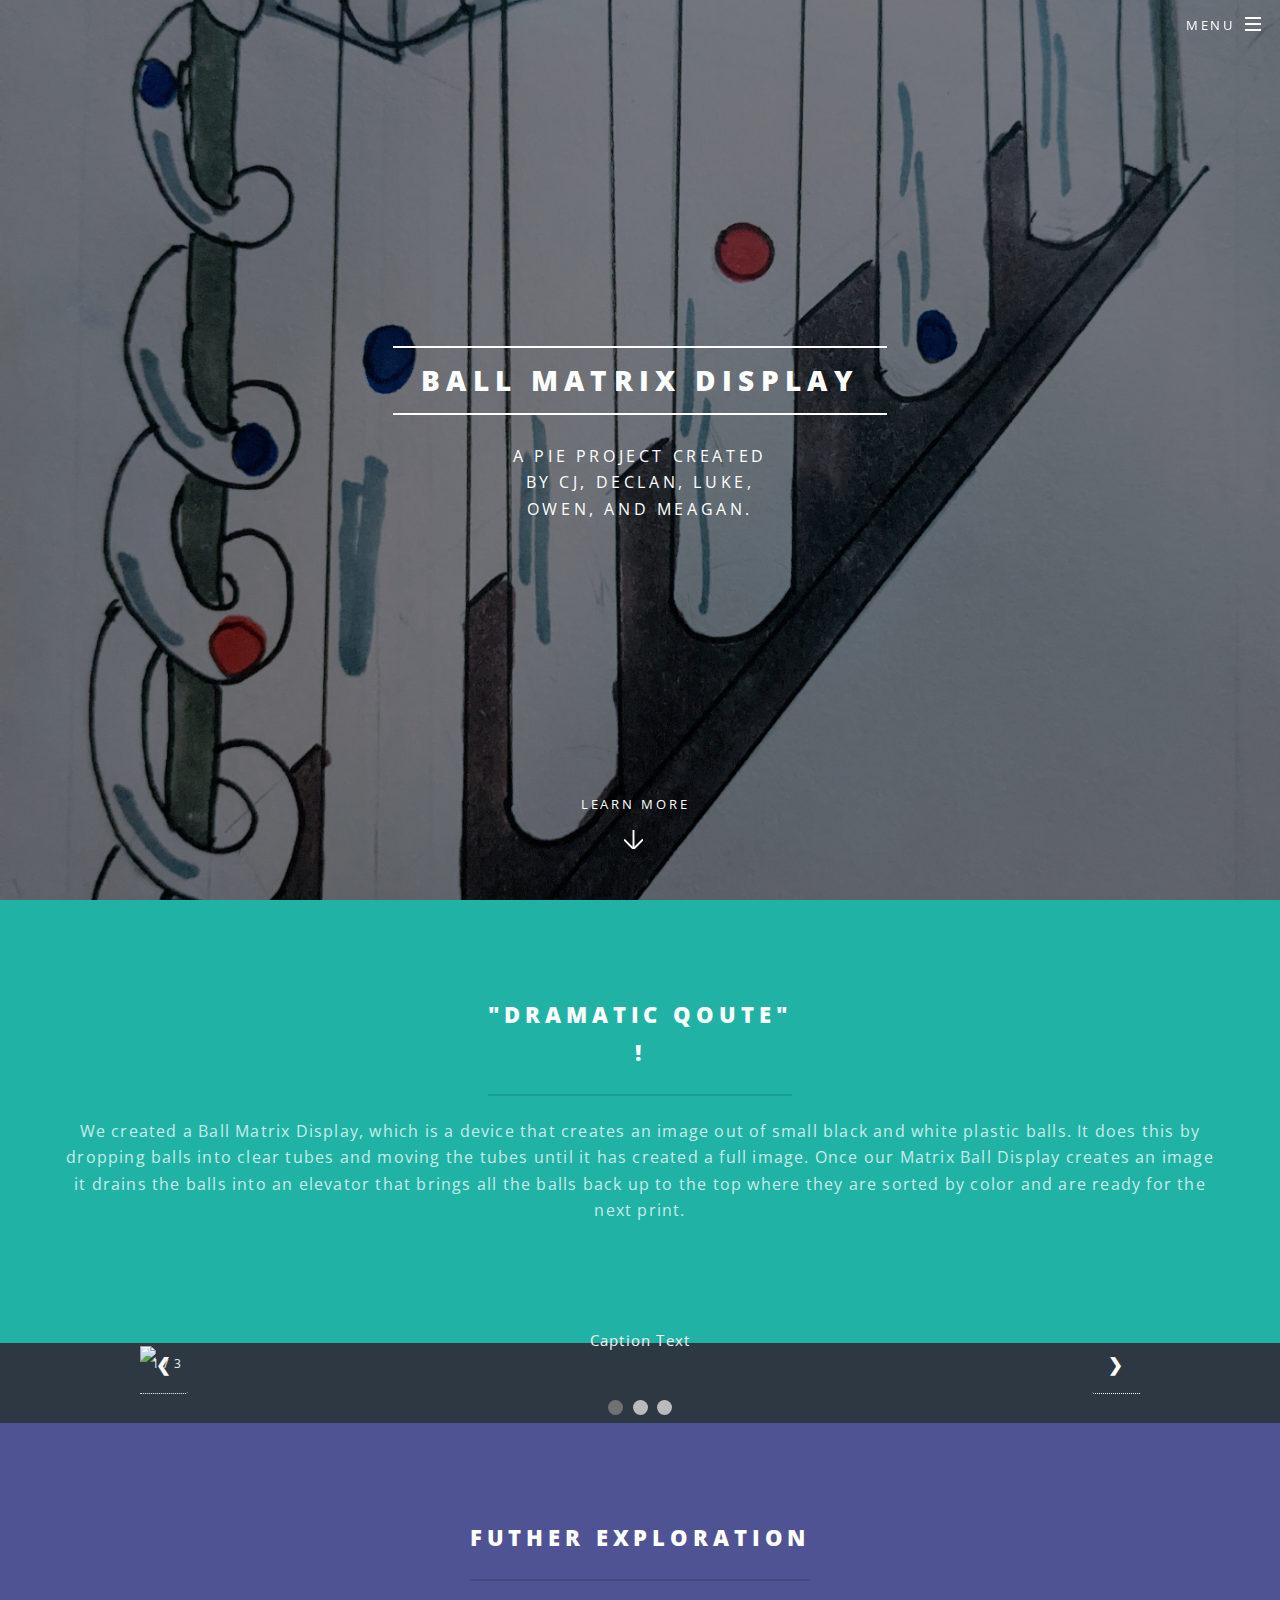
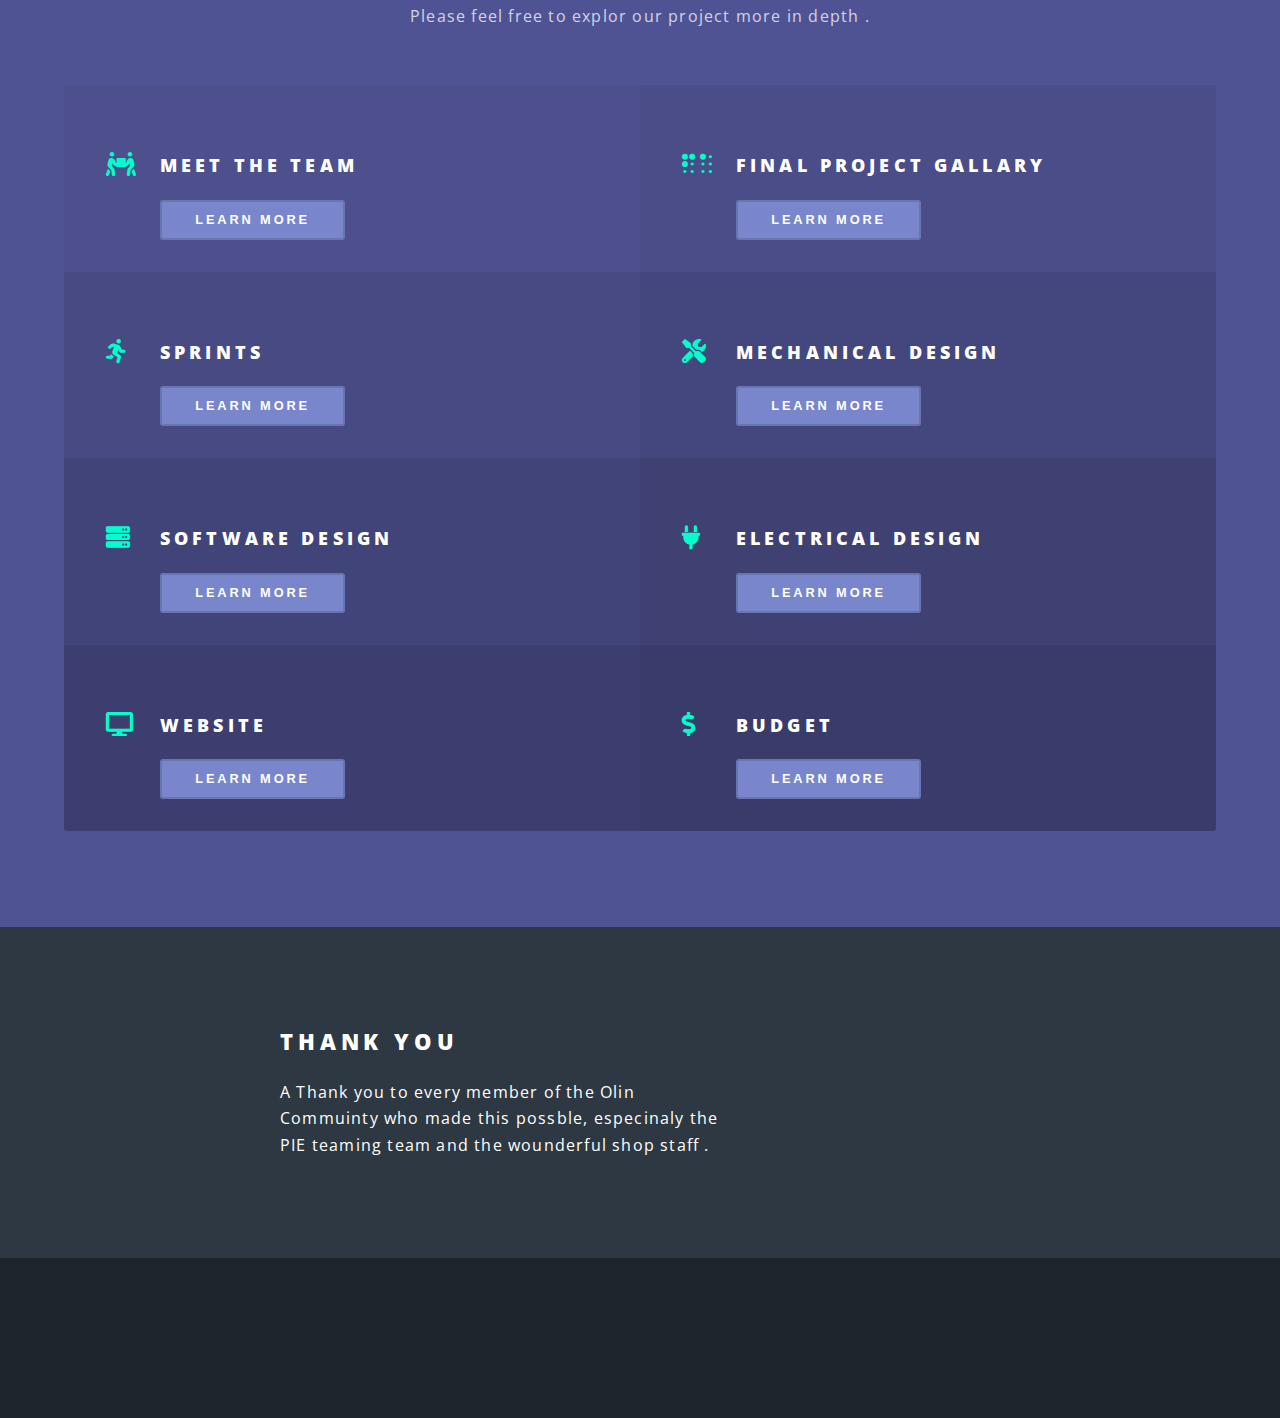
==== commit ec32f7ea: "website push" ====
--- a/Final Website/index.html
+++ b/Final Website/index.html
@@ -27,10 +27,20 @@
 									<div id="menu">
 										<ul>
 											<li><a href="index.html">Home</a></li>
-											<li><a href="generic.html">Generic</a></li>
-											<li><a href="elements.html">Elements</a></li>
-											<li><a href="#">Sign Up</a></li>
-											<li><a href="#">Log In</a></li>
+											<!--li><a href="generic.html">Generic</a></li-->
+											<!--li><a href="elements.html">Elements</a></li-->
+											<li><a href="Team BIo.html">Team Bios</a></li>
+											<li><a href="sprints.html">Sprints</a></li>
+											<li><a href="Finale.html">Finale Desgin</a></li>
+											<li><a href="Softdes.html">Software Design</a></li>
+											<li><a href="Mechdes.html">Mechanical Design</a></li>
+											<li><a href="Elecdes.html">Electrical Design</a></li>
+											<li><a href="http://matrixdisplaypi.local:8000/">Interactive Website</a></li>
+											<li><a href="Budget.html">Budget</a></li>
+
+											<!--li><a href="#">Sign Up</a></li-->
+											<!--li><a href="#">Log In</a></li-->
+
 										</ul>
 									</div>
 								</li>
@@ -58,8 +68,7 @@
 							<header class="major">
 								<h2>"Dramatic Qoute"<br />
 								!</h2>
-								<p>This project works to Create a display out of plastic balls in clear tubes by dropping the balls from hoppers at the top. 
-									Recycling and re-sorting the ball to be able to continuously make new images. Which can be created via user input on a website.</p>
+								<p>We created a Ball Matrix Display, which is a device that creates an image out of small black and white plastic balls. It does this by dropping balls into clear tubes and moving the tubes until it has created a full image. Once our Matrix Ball Display creates an image it drains the balls into an elevator that brings all the balls back up to the top where they are sorted by color and are ready for the next print.</p>
 							</header>
 						<!--	<ul class="icons major">
 								<li><span class="icon fa-gem major style1"><span class="label">Lorem</span></span></li>
@@ -69,8 +78,44 @@
 						</div>
 					</section>
 
+
+		<section>
+					<!-- Slideshow container -->
+<div class="slideshow-container">
+
+	<!-- Full-width images with number and caption text -->
+	<div class="mySlides fade">
+	  <div class="numbertext">1 / 3</div>
+	  <img src="img1.jpg" style="width:100%">
+	  <div class="text">Caption Text</div>
+	</div>
+  
+	<div class="mySlides fade">
+	  <div class="numbertext">2 / 3</div>
+	  <img src="img2.jpg" style="width:100%">
+	  <div class="text">Caption Two</div>
+	</div>
+  
+	<div class="mySlides fade">
+	  <div class="numbertext">3 / 3</div>
+	  <img src="img3.jpg" style="width:100%">
+	  <div class="text">Caption Three</div>
+	</div>
+  
+	<!-- Next and previous buttons -->
+	<a class="prev" onclick="plusSlides(-1)">&#10094;</a>
+	<a class="next" onclick="plusSlides(1)">&#10095;</a>
+  </div>
+  <br>
+  
+  <!-- The dots/circles -->
+  <div style="text-align:center">
+	<span class="dot" onclick="currentSlide(1)"></span>
+	<span class="dot" onclick="currentSlide(2)"></span>
+	<span class="dot" onclick="currentSlide(3)"></span>
+  </div>
 				<!-- Two -->
-					<section id="two" class="wrapper alt style2">
+					<!--section id="two" class="wrapper alt style2">
 						<section class="spotlight">
 							<div class="image"><img src="images/sprintoneimg.jpg" alt=""  width = "100" height = "500"/></div><div class="content">
 								<h2>Sprint One Review</h2>
@@ -89,7 +134,7 @@
 								<p>Finaling work for the presentation.</p>
 							</div>
 						</section>
-					</section>
+					</section>-->
 
 				<!-- Three -->
 					<section id="three" class="wrapper style3 special">
@@ -101,36 +146,36 @@
 							<ul class="features">
 								 <li class="icon solid fa-people-carry"> 
 									<h3>Meet the Team</h3>
-									<a href="teambio.html"><button class=" bg-2">Learn More</button></a>
+									<a href="Team BIo.html"><button class=" bg-2">Learn More</button></a>
 									<!--p>Team bios and goals.</p>-->
 								</li>
 								<li class="icon solid fa-braille">
 									<h3>Final Project Gallary</h3>
-									<p>See images of our Finale Project in use.</p>
+									<a href="Finale.html"><button class=" bg-2">Learn More</button></a>
 								</li>
 								<li class="icon solid fa-running">
 									<h3>Sprints</h3>
-									<p>A deeper dive in to each of our sprints.</p>
+									<a href="sprints.html"><button class=" bg-2">Learn More</button></a>
 								</li>
 								<li class="icon solid fa-tools">
 									<h3>Mechanical Design</h3>
-									<p>Spot lighting our mechanical elements.</p>
+									<a href="Mechdes.html"><button class=" bg-2">Learn More</button></a>
 								</li>
 								<li class="icon solid fa-server"> 
 									<h3>Software Design</h3>
-									<p>Spot lighting our software elements.</p>
+									<a href="Softdes.html"><button class=" bg-2">Learn More</button></a>
 								</li>
 								<li class="icon solid fa-plug">
 									<h3>Electrical Design</h3>
-									<p>Spot lighting our electrical elements.</p>
+									<a href="Elecdes.html"><button class=" bg-2">Learn More</button></a>
 								</li>
 								<li class="icon solid fa-desktop">
 									<h3>website</h3>
-									<p>Vist our interactive website</p>
+									<a href="http://matrixdisplaypi.local:8000/"><button class=" bg-2">Learn More</button></a>
 								</li>
 								<li class="icon solid fa-dollar-sign">
 									<h3>Budget</h3>
-									<p>Link to our budget sheet</p>
+									<a href="Budget.html"><button class=" bg-2">Learn More</button></a>
 								</li>
 							</ul>
 						</div>
--- a/Final Website/assets/css/main.css
+++ b/Final Website/assets/css/main.css
@@ -28,7 +28,100 @@
 article, aside, details, figcaption, figure,
 footer, header, hgroup, menu, nav, section {
 	display: block;}
-
+	* {box-sizing:border-box}
+
+	/* Slideshow container */
+	.slideshow-container {
+	  max-width: 1000px;
+	  position: relative;
+	  margin: auto;
+	}
+	
+	/* Hide the images by default */
+	.mySlides {
+	  display: none;
+	}
+	
+	/* Next & previous buttons */
+	.prev, .next {
+	  cursor: pointer;
+	  position: absolute;
+	  top: 50%;
+	  width: auto;
+	  margin-top: -22px;
+	  padding: 16px;
+	  color: white;
+	  font-weight: bold;
+	  font-size: 18px;
+	  transition: 0.6s ease;
+	  border-radius: 0 3px 3px 0;
+	  user-select: none;
+	}
+	
+	/* Position the "next button" to the right */
+	.next {
+	  right: 0;
+	  border-radius: 3px 0 0 3px;
+	}
+	
+	/* On hover, add a black background color with a little bit see-through */
+	.prev:hover, .next:hover {
+	  background-color: rgba(0,0,0,0.8);
+	}
+	
+	/* Caption text */
+	.text {
+	  color: #f2f2f2;
+	  font-size: 15px;
+	  padding: 8px 12px;
+	  position: absolute;
+	  bottom: 8px;
+	  width: 100%;
+	  text-align: center;
+	}
+	
+	/* Number text (1/3 etc) */
+	.numbertext {
+	  color: #f2f2f2;
+	  font-size: 12px;
+	  padding: 8px 12px;
+	  position: absolute;
+	  top: 0;
+	}
+	
+	/* The dots/bullets/indicators */
+	.dot {
+	  cursor: pointer;
+	  height: 15px;
+	  width: 15px;
+	  margin: 0 2px;
+	  background-color: #bbb;
+	  border-radius: 50%;
+	  display: inline-block;
+	  transition: background-color 0.6s ease;
+	}
+	
+	.active, .dot:hover {
+	  background-color: #717171;
+	}
+	
+	/* Fading animation */
+	.fade {
+	  -webkit-animation-name: fade;
+	  -webkit-animation-duration: 1.5s;
+	  animation-name: fade;
+	  animation-duration: 1.5s;
+	}
+	
+	@-webkit-keyframes fade {
+	  from {opacity: .4}
+	  to {opacity: 1}
+	}
+	
+	@keyframes fade {
+	  from {opacity: .4}
+	  to {opacity: 1}
+	}
 .button--winona {
 		overflow: hidden;
 		padding: 0;
@@ -3470,7 +3563,7 @@
 			position: absolute;
 			right: 0;
 			top: 0;
-			vertical-align: middle;
+			
 			width: 7em;
 		}
 
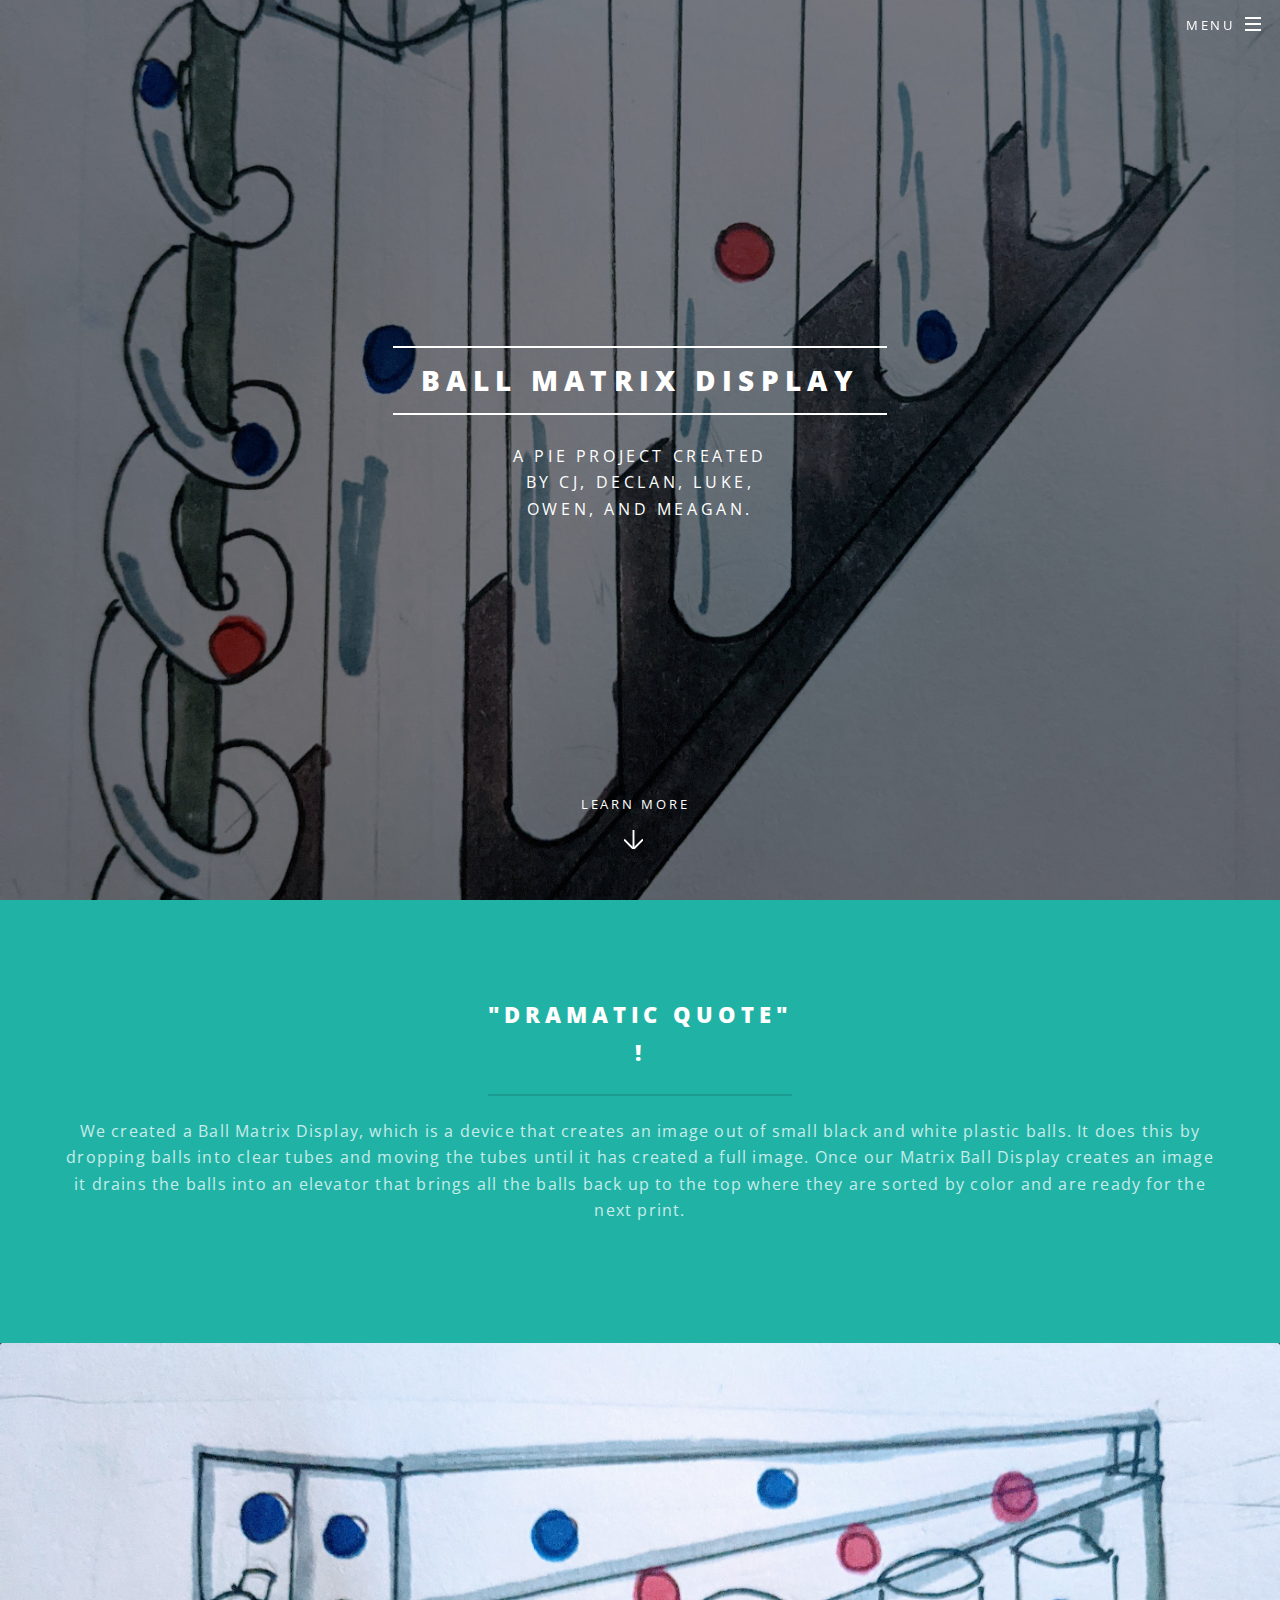
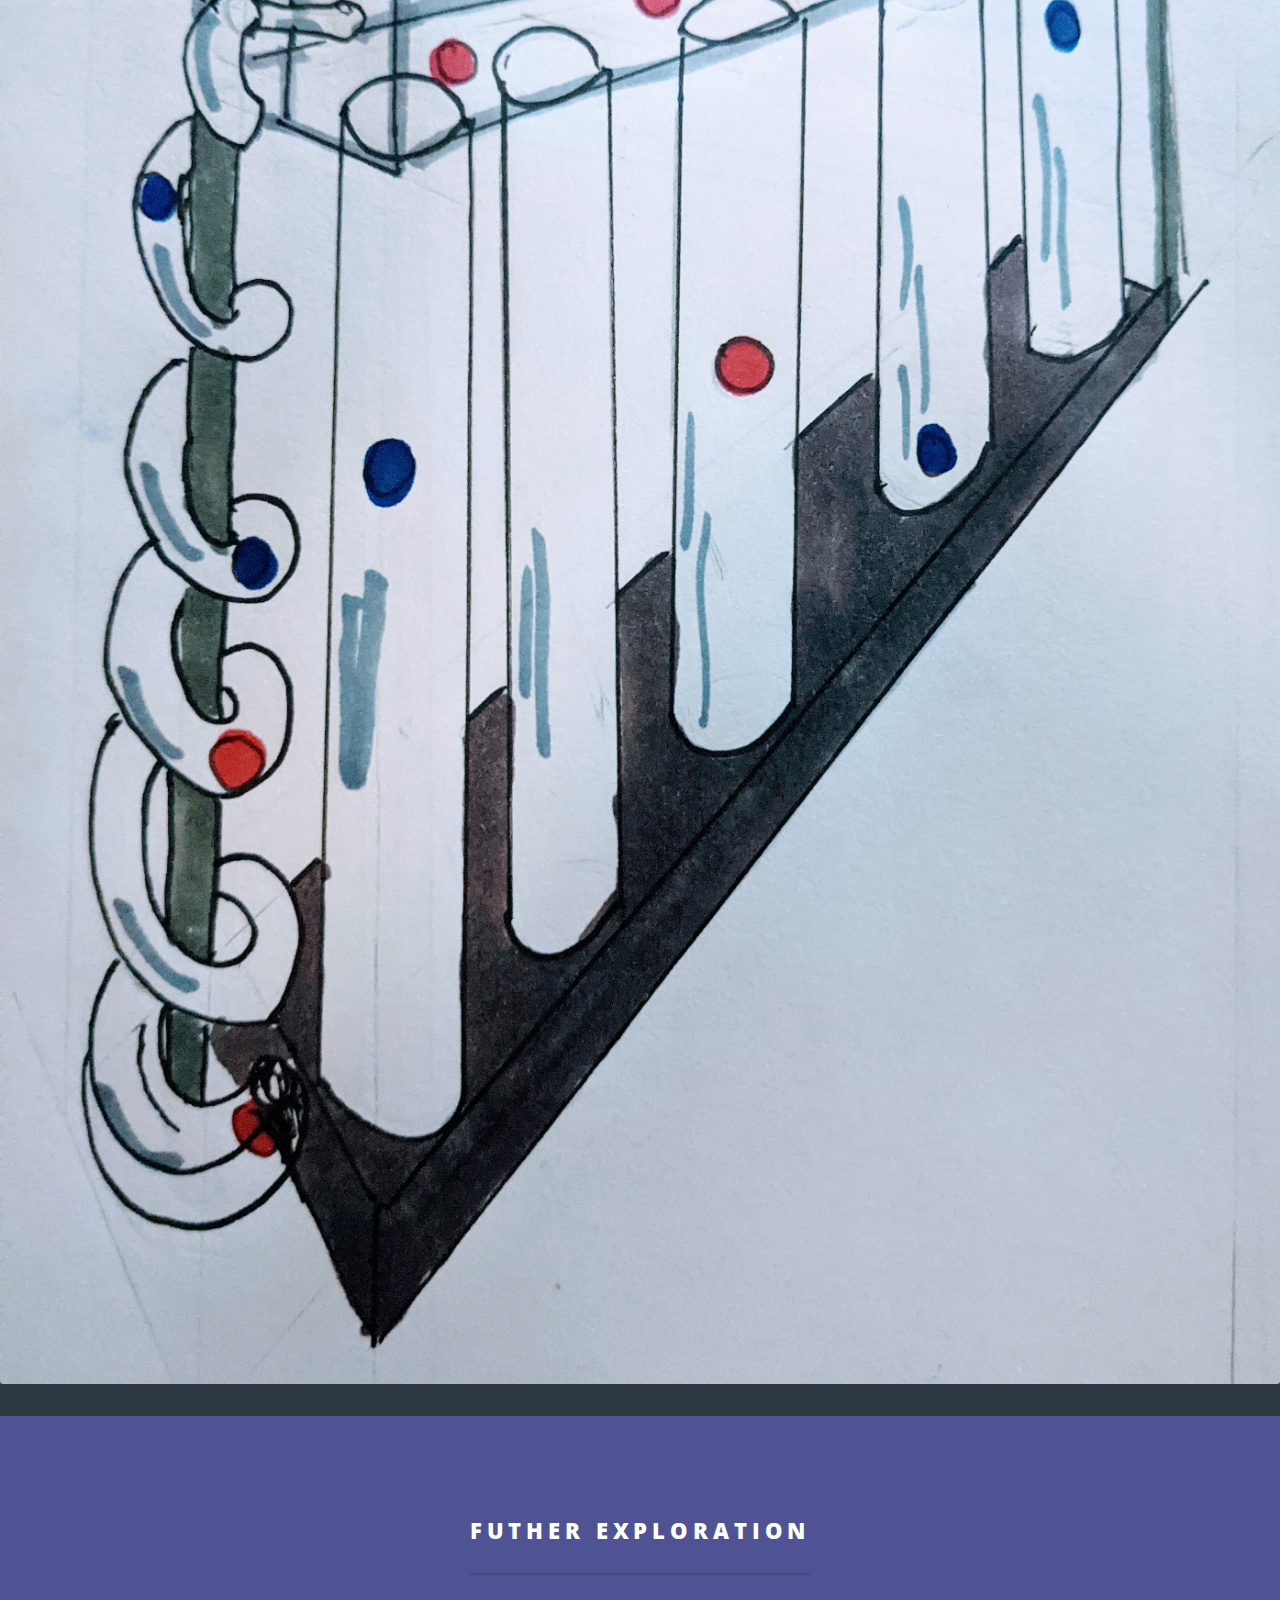
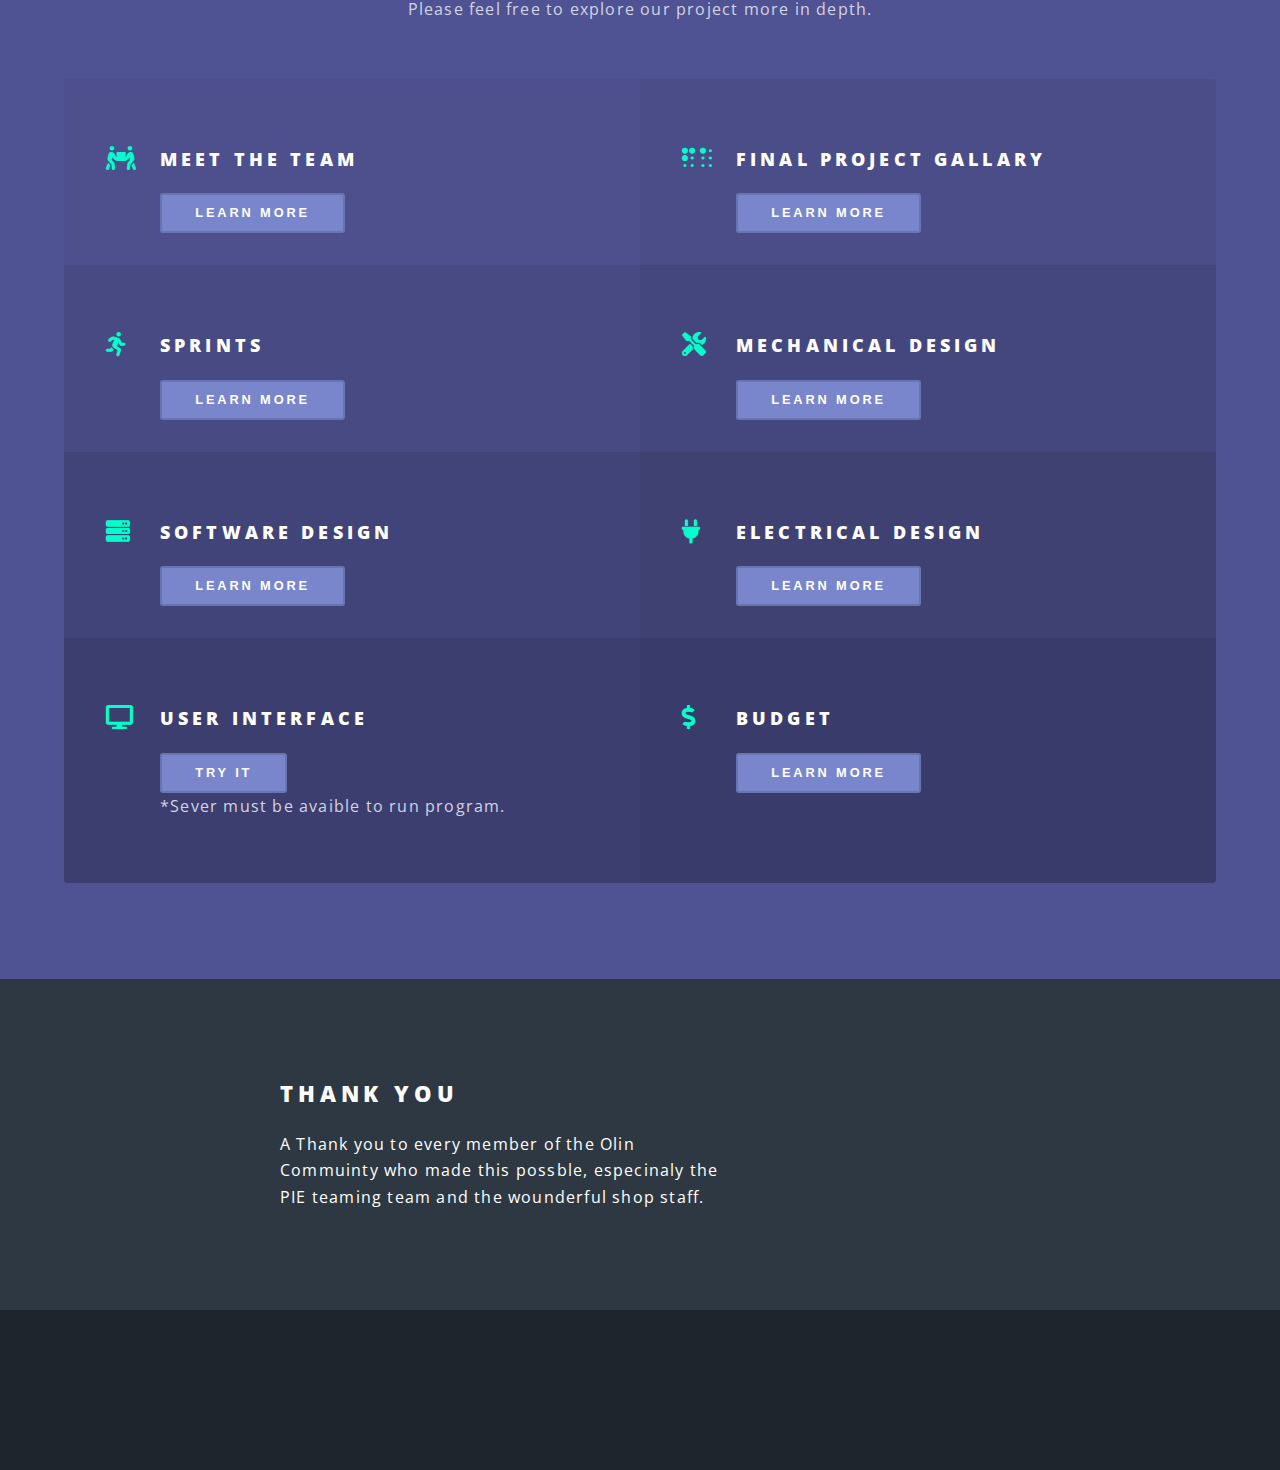
==== commit 843cacb0: "updated" ====
--- a/Final Website/index.html
+++ b/Final Website/index.html
@@ -66,7 +66,7 @@
 					<section id="one" class="wrapper style1 special">
 						<div class="inner">
 							<header class="major">
-								<h2>"Dramatic Qoute"<br />
+								<h2>"Dramatic Quote"<br />
 								!</h2>
 								<p>We created a Ball Matrix Display, which is a device that creates an image out of small black and white plastic balls. It does this by dropping balls into clear tubes and moving the tubes until it has created a full image. Once our Matrix Ball Display creates an image it drains the balls into an elevator that brings all the balls back up to the top where they are sorted by color and are ready for the next print.</p>
 							</header>
@@ -77,43 +77,9 @@
 							</ul> -->
 						</div>
 					</section>
+<section><div class="col-12"><span class="image fit"><img src="images/banner.jpg" alt="" /></span></div></section>
 
-
-		<section>
-					<!-- Slideshow container -->
-<div class="slideshow-container">
-
-	<!-- Full-width images with number and caption text -->
-	<div class="mySlides fade">
-	  <div class="numbertext">1 / 3</div>
-	  <img src="img1.jpg" style="width:100%">
-	  <div class="text">Caption Text</div>
-	</div>
-  
-	<div class="mySlides fade">
-	  <div class="numbertext">2 / 3</div>
-	  <img src="img2.jpg" style="width:100%">
-	  <div class="text">Caption Two</div>
-	</div>
-  
-	<div class="mySlides fade">
-	  <div class="numbertext">3 / 3</div>
-	  <img src="img3.jpg" style="width:100%">
-	  <div class="text">Caption Three</div>
-	</div>
-  
-	<!-- Next and previous buttons -->
-	<a class="prev" onclick="plusSlides(-1)">&#10094;</a>
-	<a class="next" onclick="plusSlides(1)">&#10095;</a>
-  </div>
-  <br>
-  
-  <!-- The dots/circles -->
-  <div style="text-align:center">
-	<span class="dot" onclick="currentSlide(1)"></span>
-	<span class="dot" onclick="currentSlide(2)"></span>
-	<span class="dot" onclick="currentSlide(3)"></span>
-  </div>
+					
 				<!-- Two -->
 					<!--section id="two" class="wrapper alt style2">
 						<section class="spotlight">
@@ -141,7 +107,7 @@
 						<div class="inner">
 							<header class="major">
 								<h2>Futher Exploration</h2>
-								<p>Please feel free to explor our project more in depth .</p>
+								<p>Please feel free to explore our project more in depth.</p>
 							</header>
 							<ul class="features">
 								 <li class="icon solid fa-people-carry"> 
@@ -170,8 +136,9 @@
 									<a href="Elecdes.html"><button class=" bg-2">Learn More</button></a>
 								</li>
 								<li class="icon solid fa-desktop">
-									<h3>website</h3>
-									<a href="http://matrixdisplaypi.local:8000/"><button class=" bg-2">Learn More</button></a>
+									<h3>User Interface</h3>
+									<a href="http://matrixdisplaypi.local:8000/"><button class=" bg-2">Try It</button></a>
+									<p>*Sever must be avaible to run program.</p>
 								</li>
 								<li class="icon solid fa-dollar-sign">
 									<h3>Budget</h3>
@@ -186,7 +153,7 @@
 						<div class="inner">
 							<header>
 								<h2>Thank you</h2>
-								<p>A Thank you to every member of the Olin Commuinty who made this possble, especinaly the PIE teaming team and the wounderful shop staff .</p>
+								<p>A Thank you to every member of the Olin Commuinty who made this possble, especinaly the PIE teaming team and the wounderful shop staff.</p>
 							</header>
 							<!--ul class="actions stacked">
 								<li><a href="#" class="button fit primary">Activate</a></li>
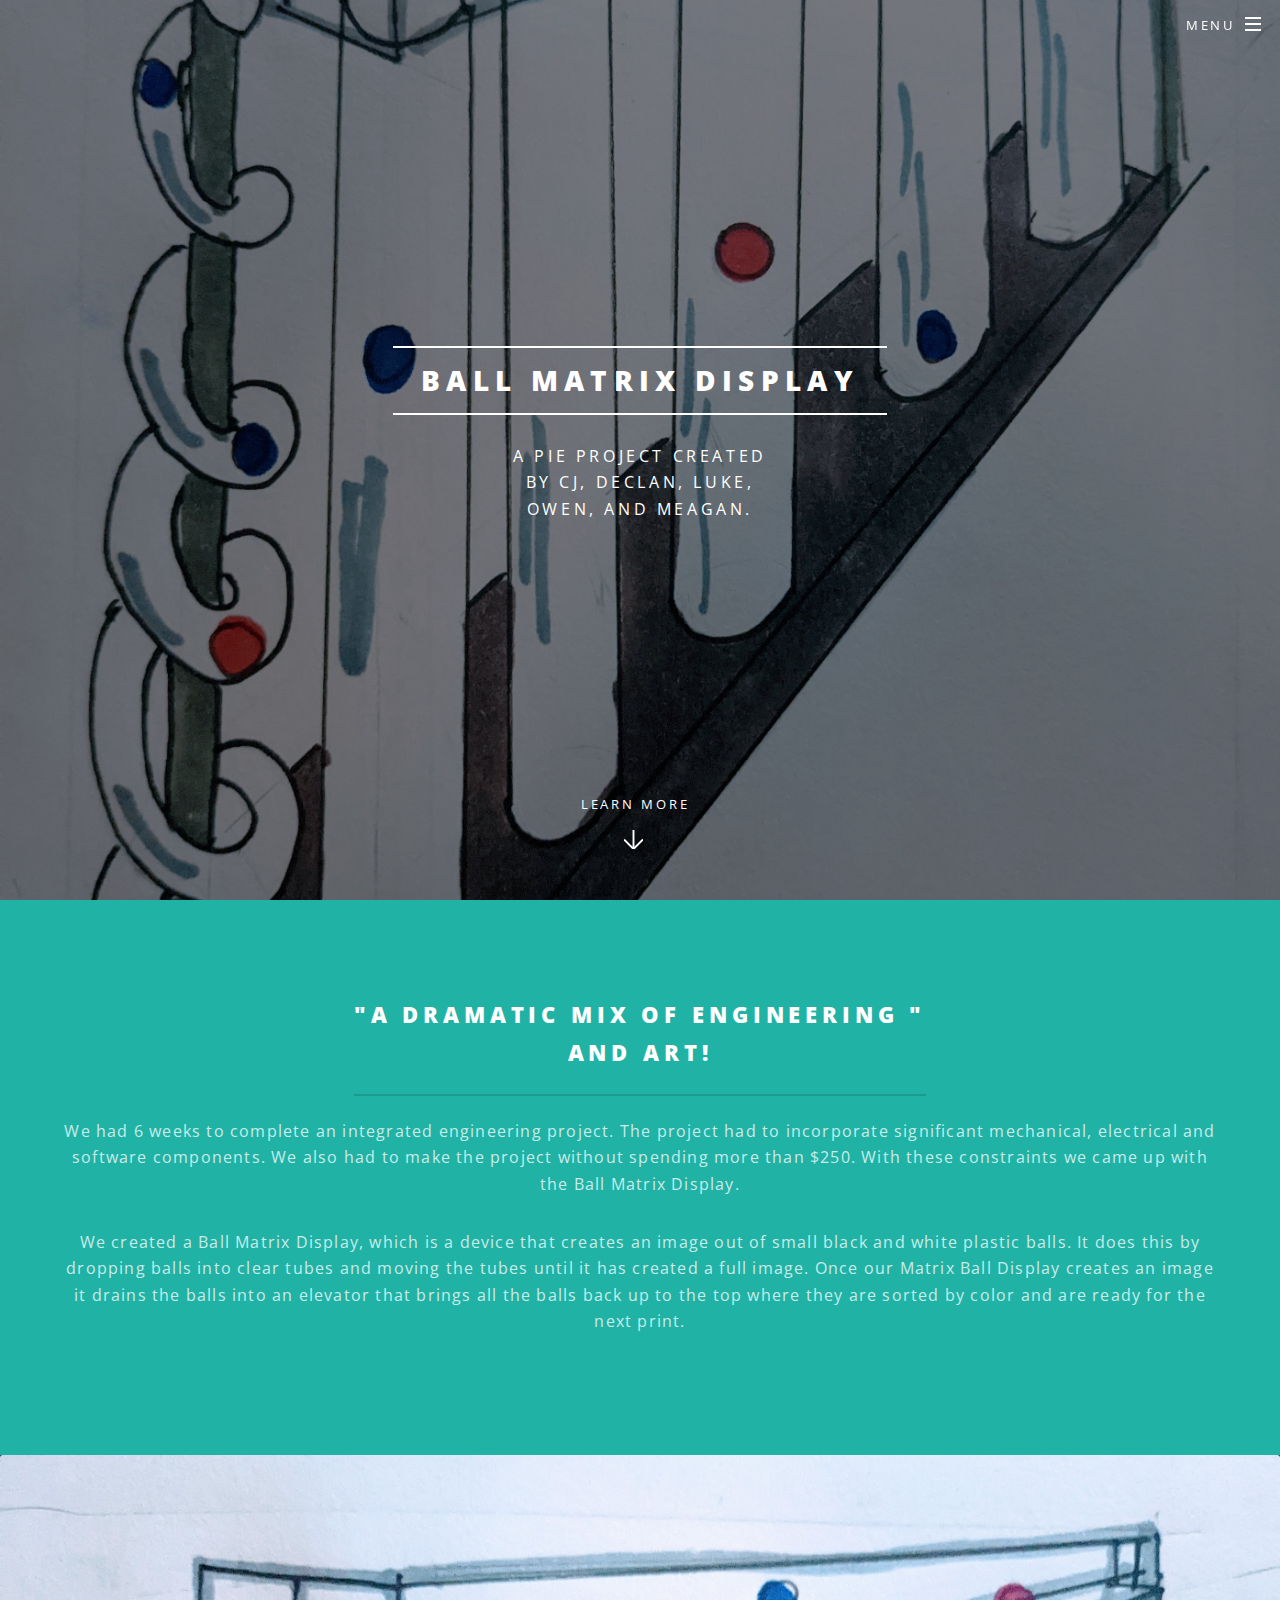
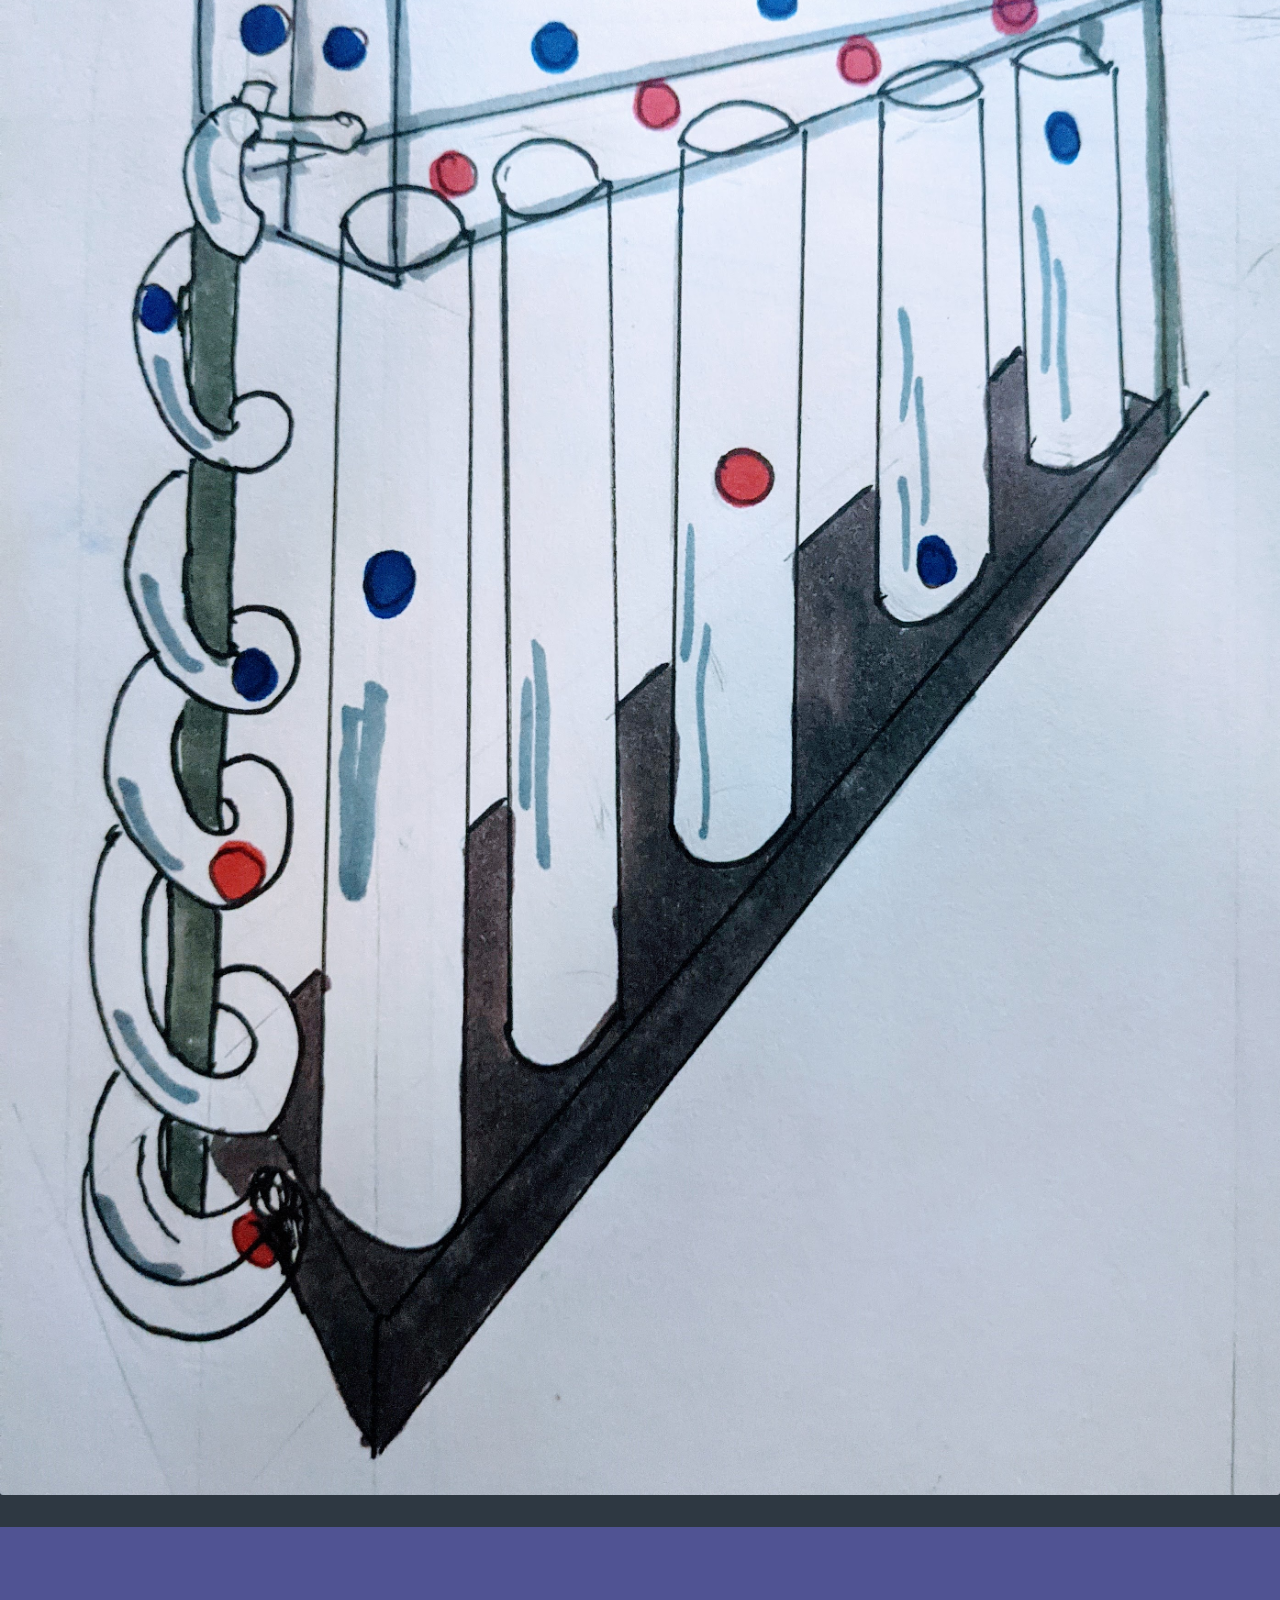
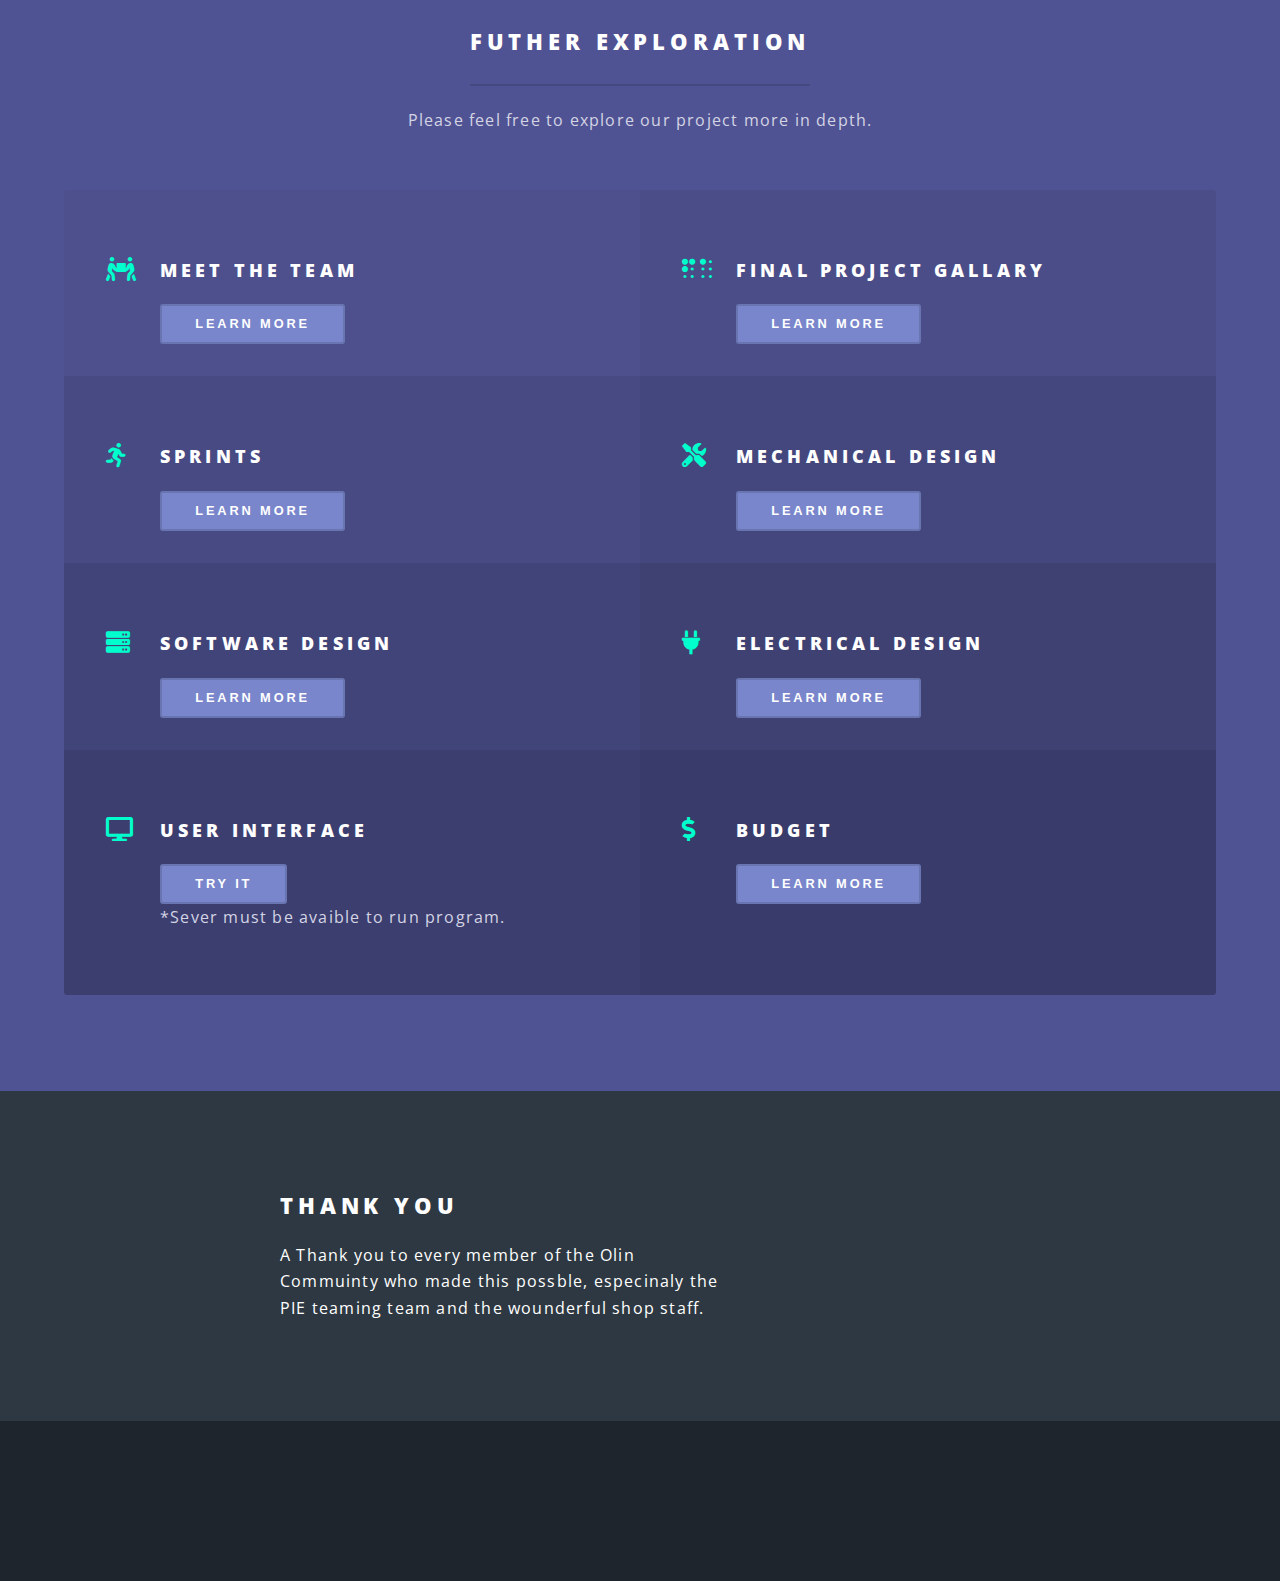
==== commit 661b705b: "12:00" ====
--- a/Final Website/index.html
+++ b/Final Website/index.html
@@ -66,8 +66,9 @@
 					<section id="one" class="wrapper style1 special">
 						<div class="inner">
 							<header class="major">
-								<h2>"Dramatic Quote"<br />
-								!</h2>
+								<h2>"A Dramatic Mix of Engineering "<br />
+								and Art!</h2>
+								<p>We had 6 weeks to complete an integrated engineering project. The project had to incorporate significant mechanical, electrical and software components. We also had to make the project without spending more than $250. With these constraints we came up with the Ball Matrix Display.</p>
 								<p>We created a Ball Matrix Display, which is a device that creates an image out of small black and white plastic balls. It does this by dropping balls into clear tubes and moving the tubes until it has created a full image. Once our Matrix Ball Display creates an image it drains the balls into an elevator that brings all the balls back up to the top where they are sorted by color and are ready for the next print.</p>
 							</header>
 						<!--	<ul class="icons major">
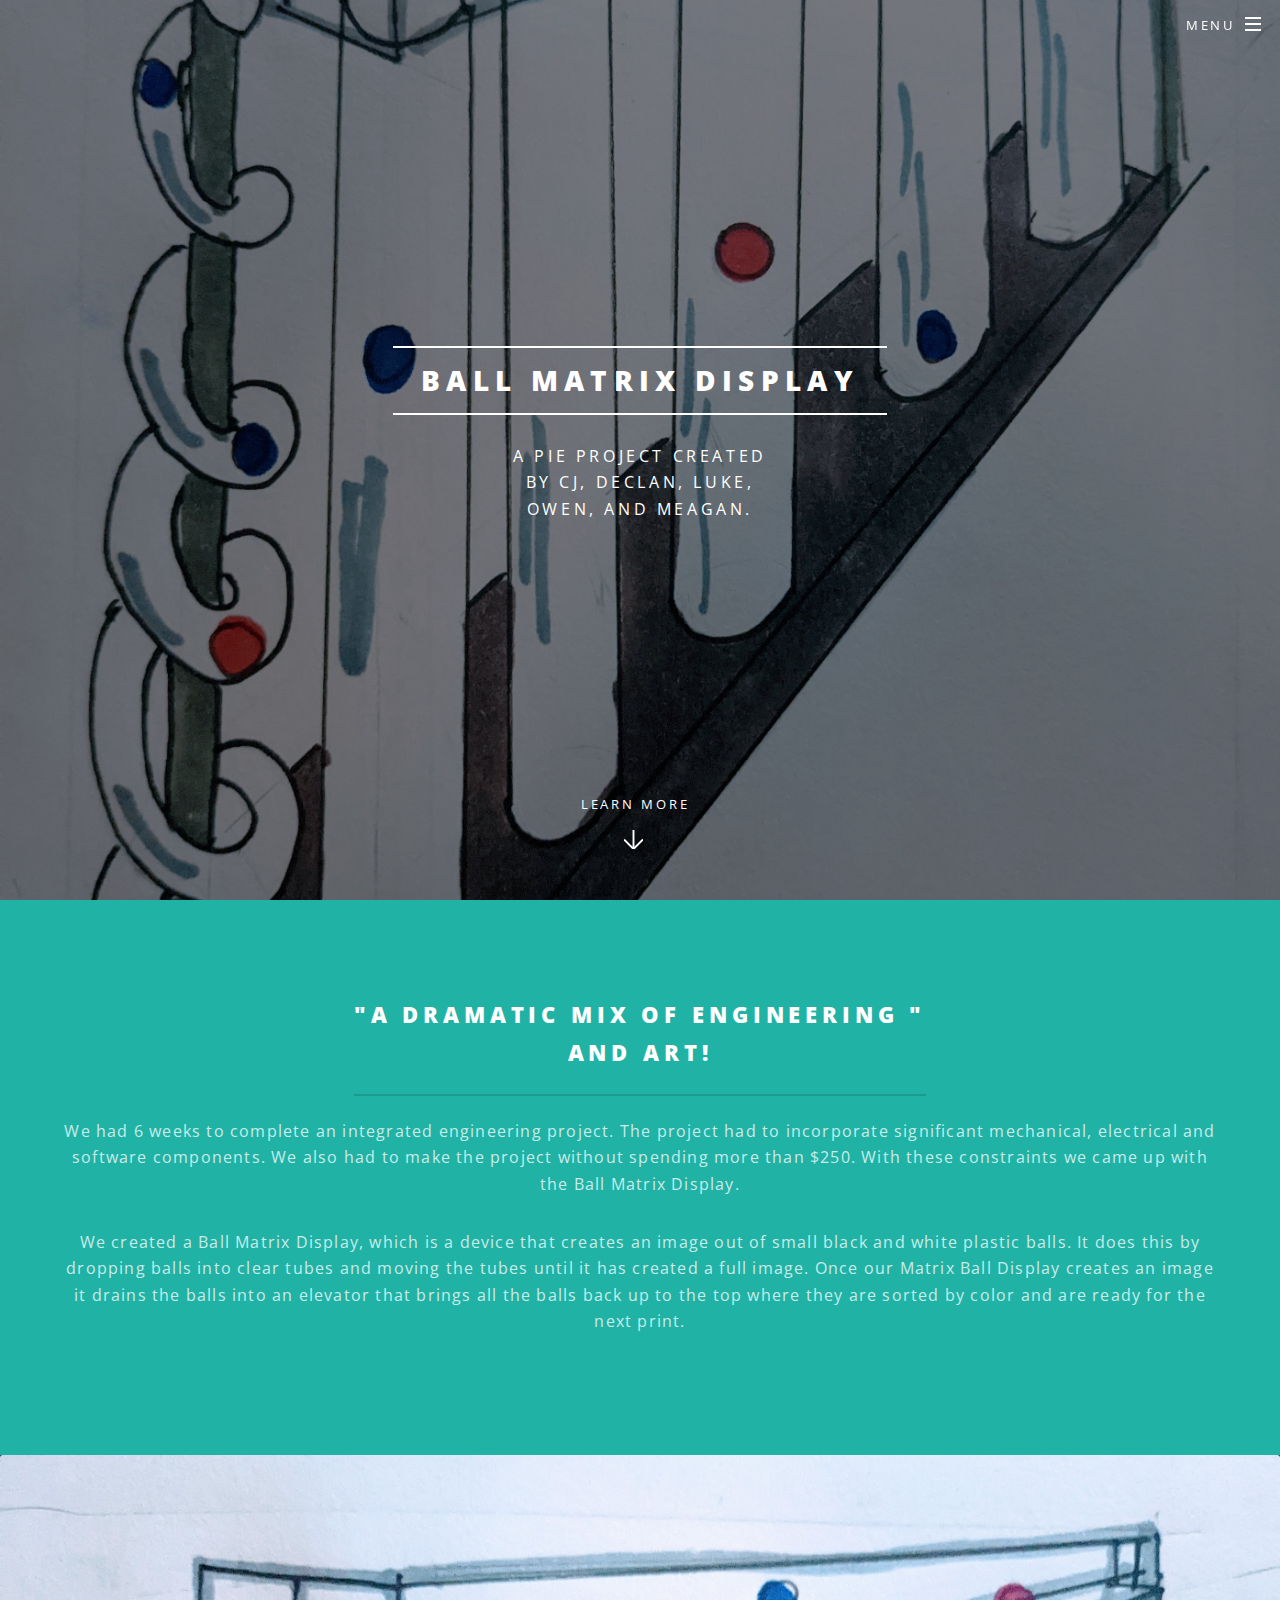
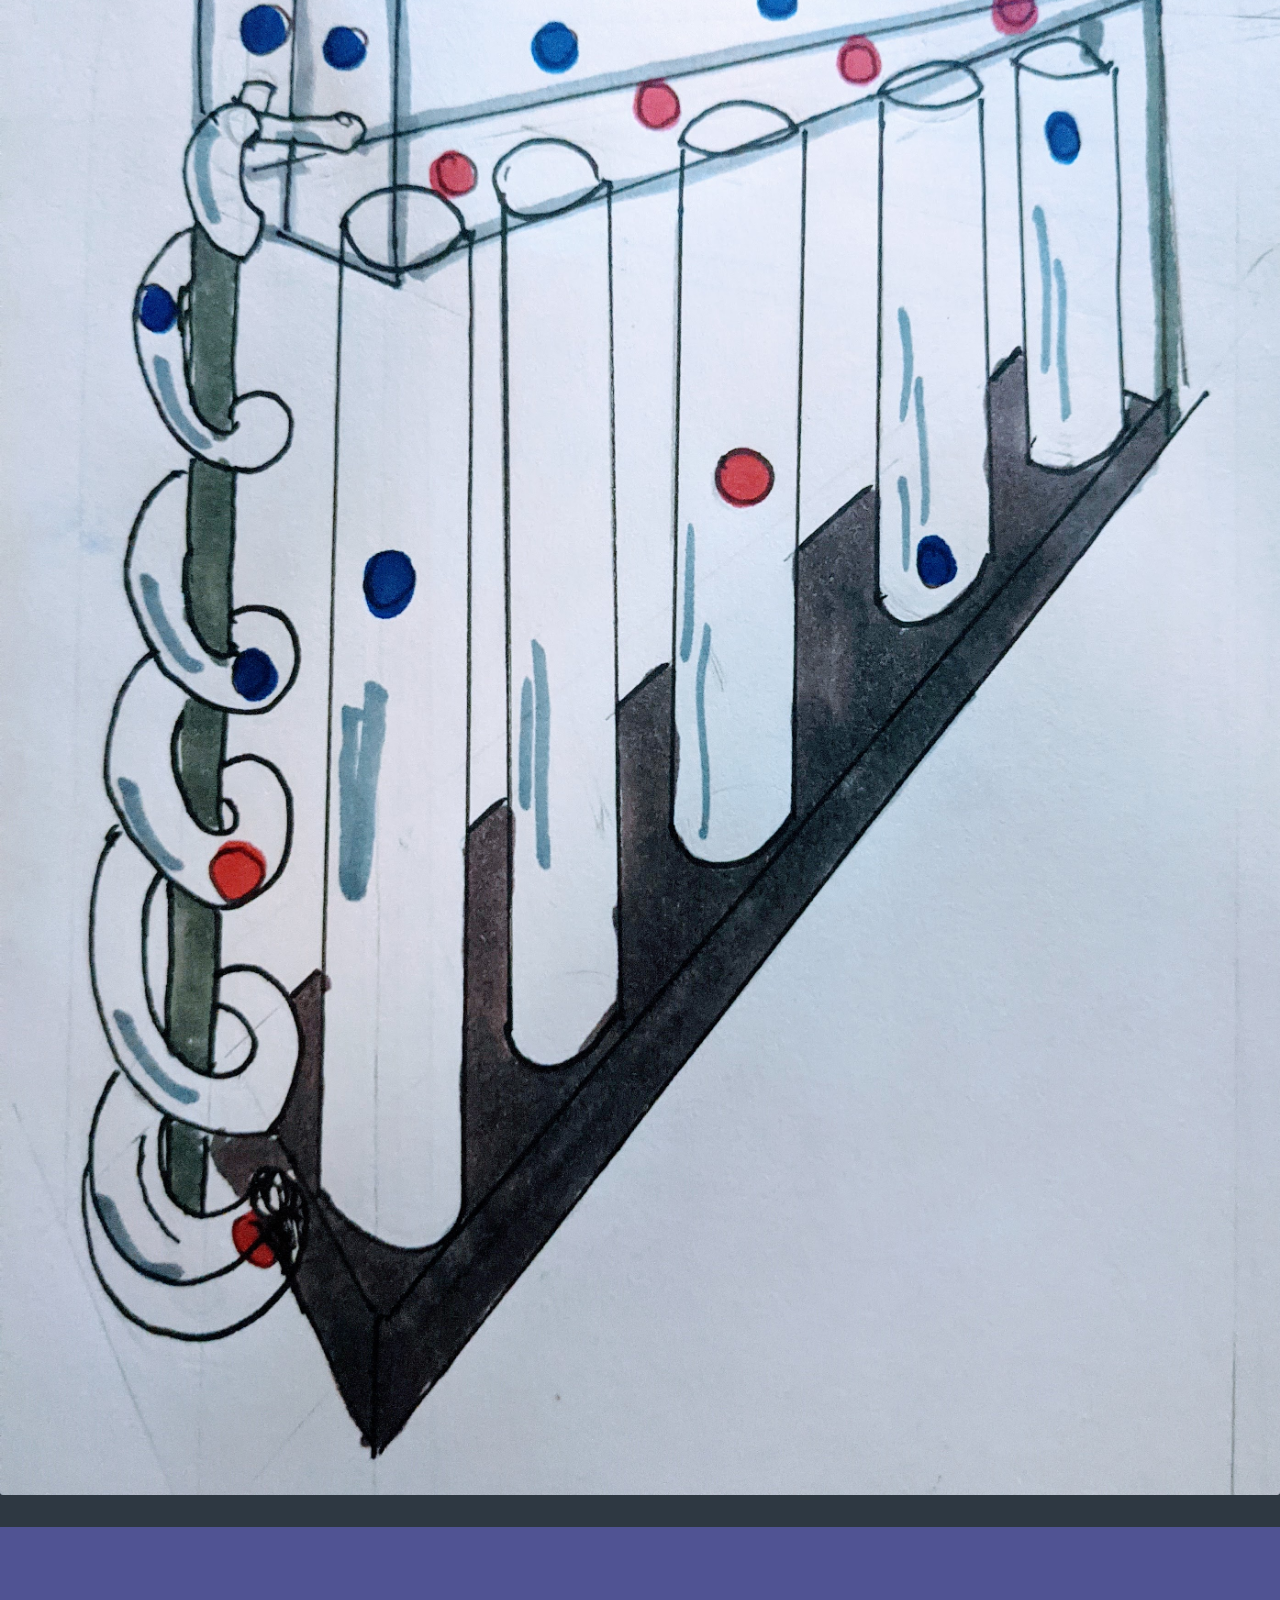
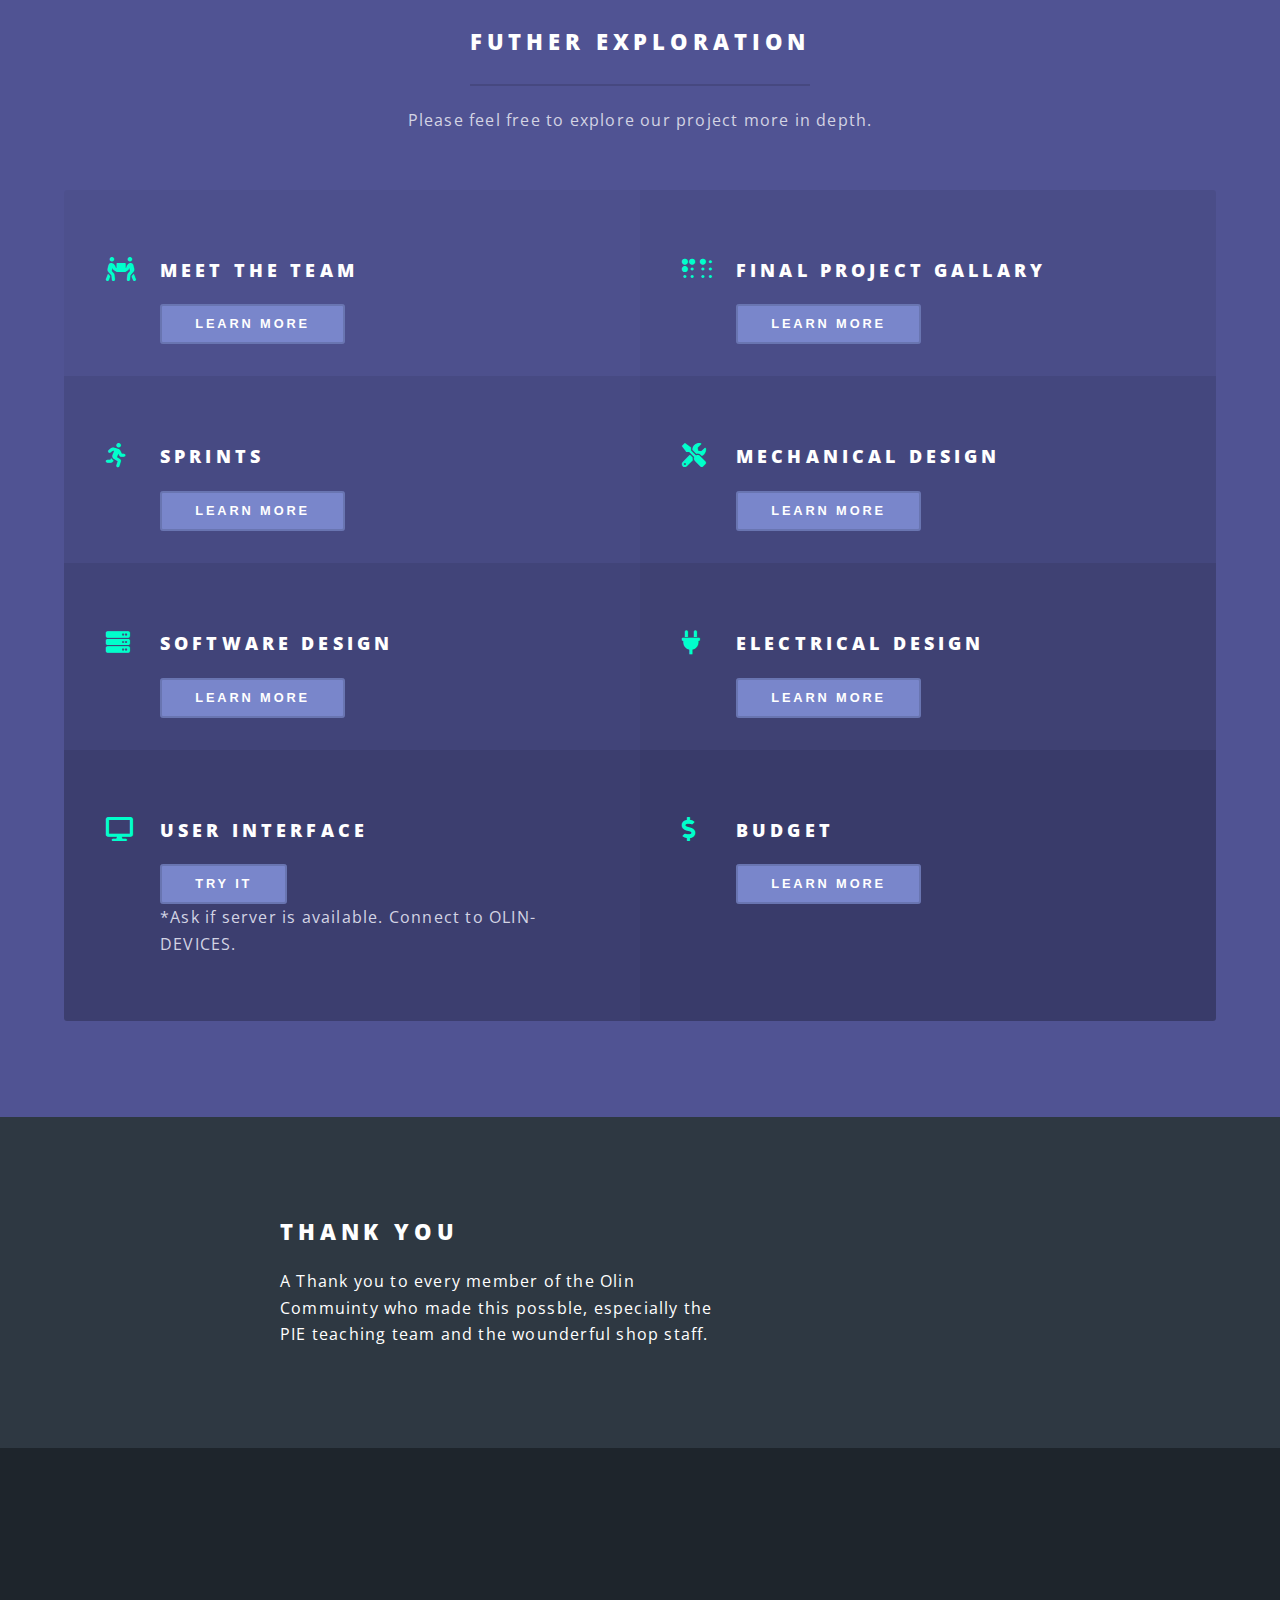
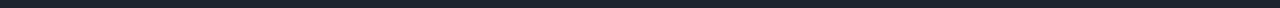
==== commit 76fd4de3: "meagans hand off" ====
--- a/Final Website/index.html
+++ b/Final Website/index.html
@@ -139,7 +139,7 @@
 								<li class="icon solid fa-desktop">
 									<h3>User Interface</h3>
 									<a href="http://matrixdisplaypi.local:8000/"><button class=" bg-2">Try It</button></a>
-									<p>*Sever must be avaible to run program.</p>
+									<p>*Ask if server is available. Connect to OLIN-DEVICES.</p>
 								</li>
 								<li class="icon solid fa-dollar-sign">
 									<h3>Budget</h3>
@@ -154,7 +154,7 @@
 						<div class="inner">
 							<header>
 								<h2>Thank you</h2>
-								<p>A Thank you to every member of the Olin Commuinty who made this possble, especinaly the PIE teaming team and the wounderful shop staff.</p>
+								<p>A Thank you to every member of the Olin Commuinty who made this possble, especially the PIE teaching team and the wounderful shop staff.</p>
 							</header>
 							<!--ul class="actions stacked">
 								<li><a href="#" class="button fit primary">Activate</a></li>
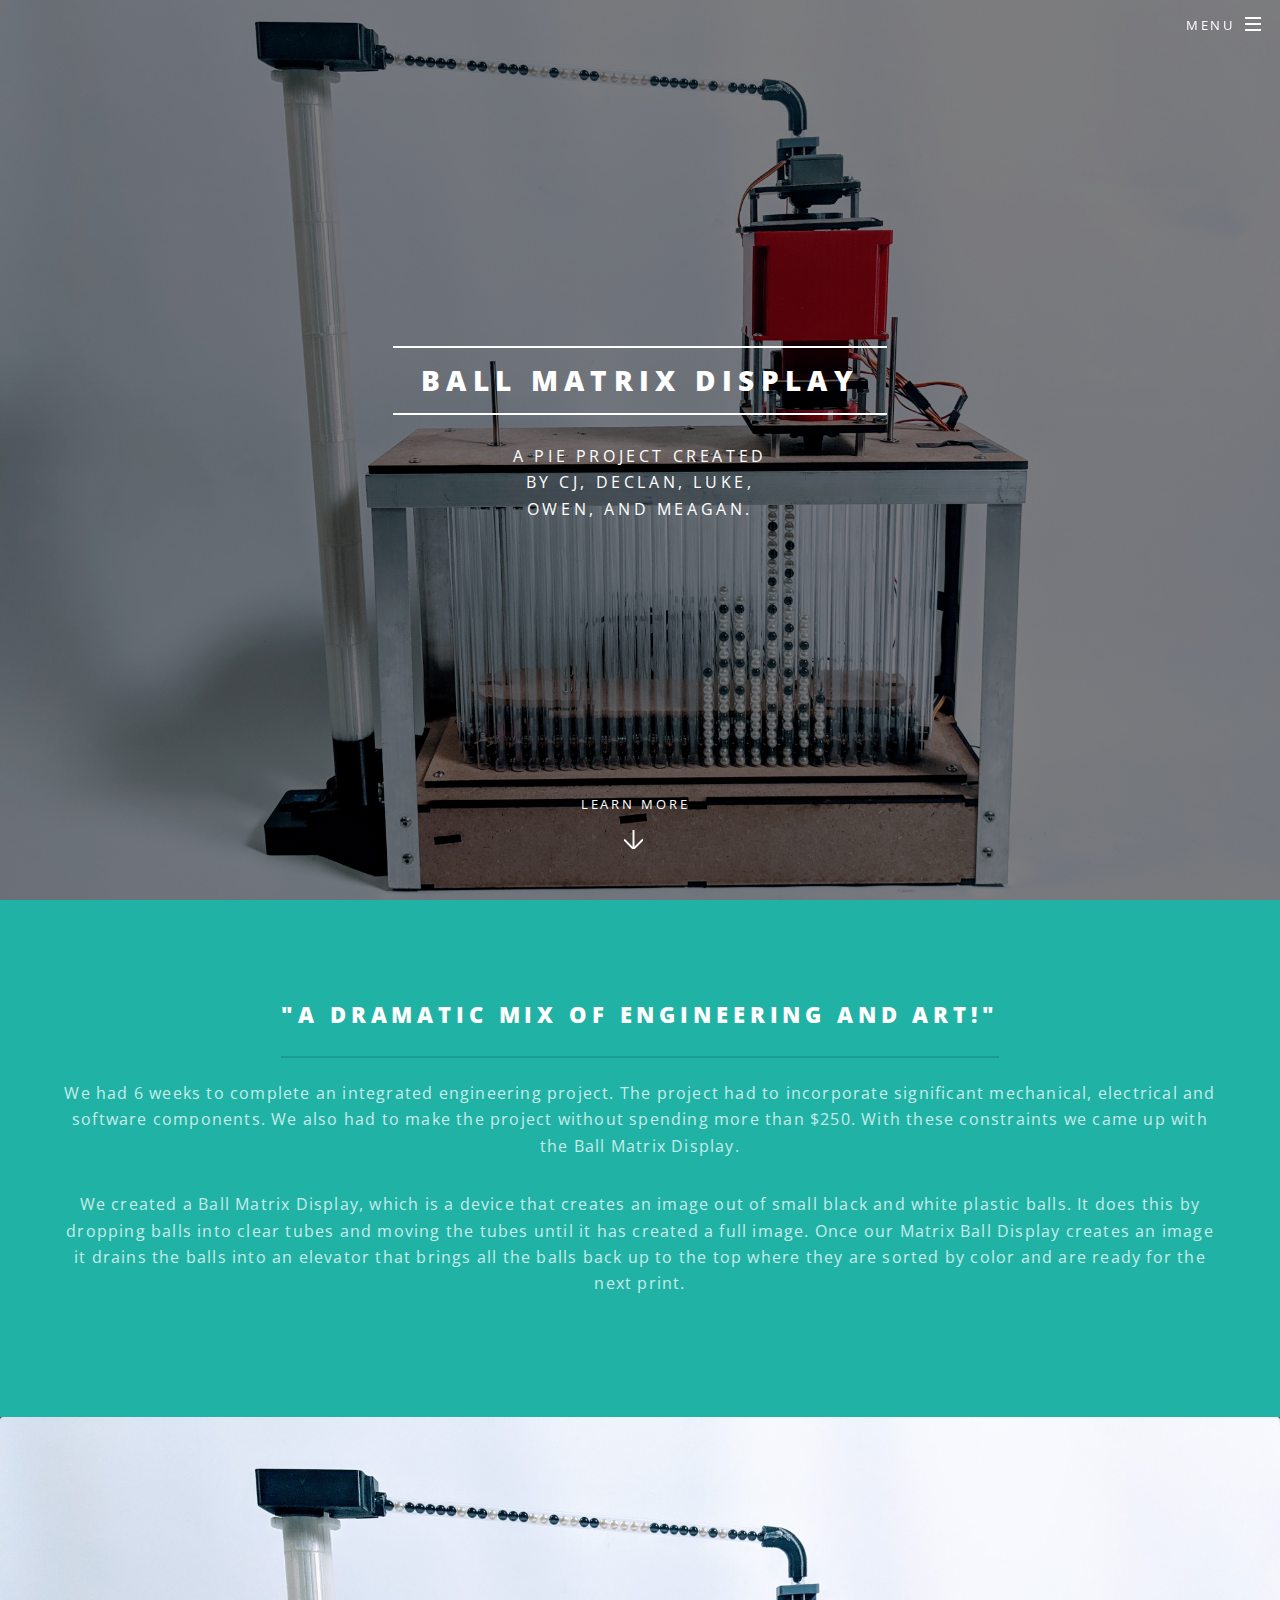
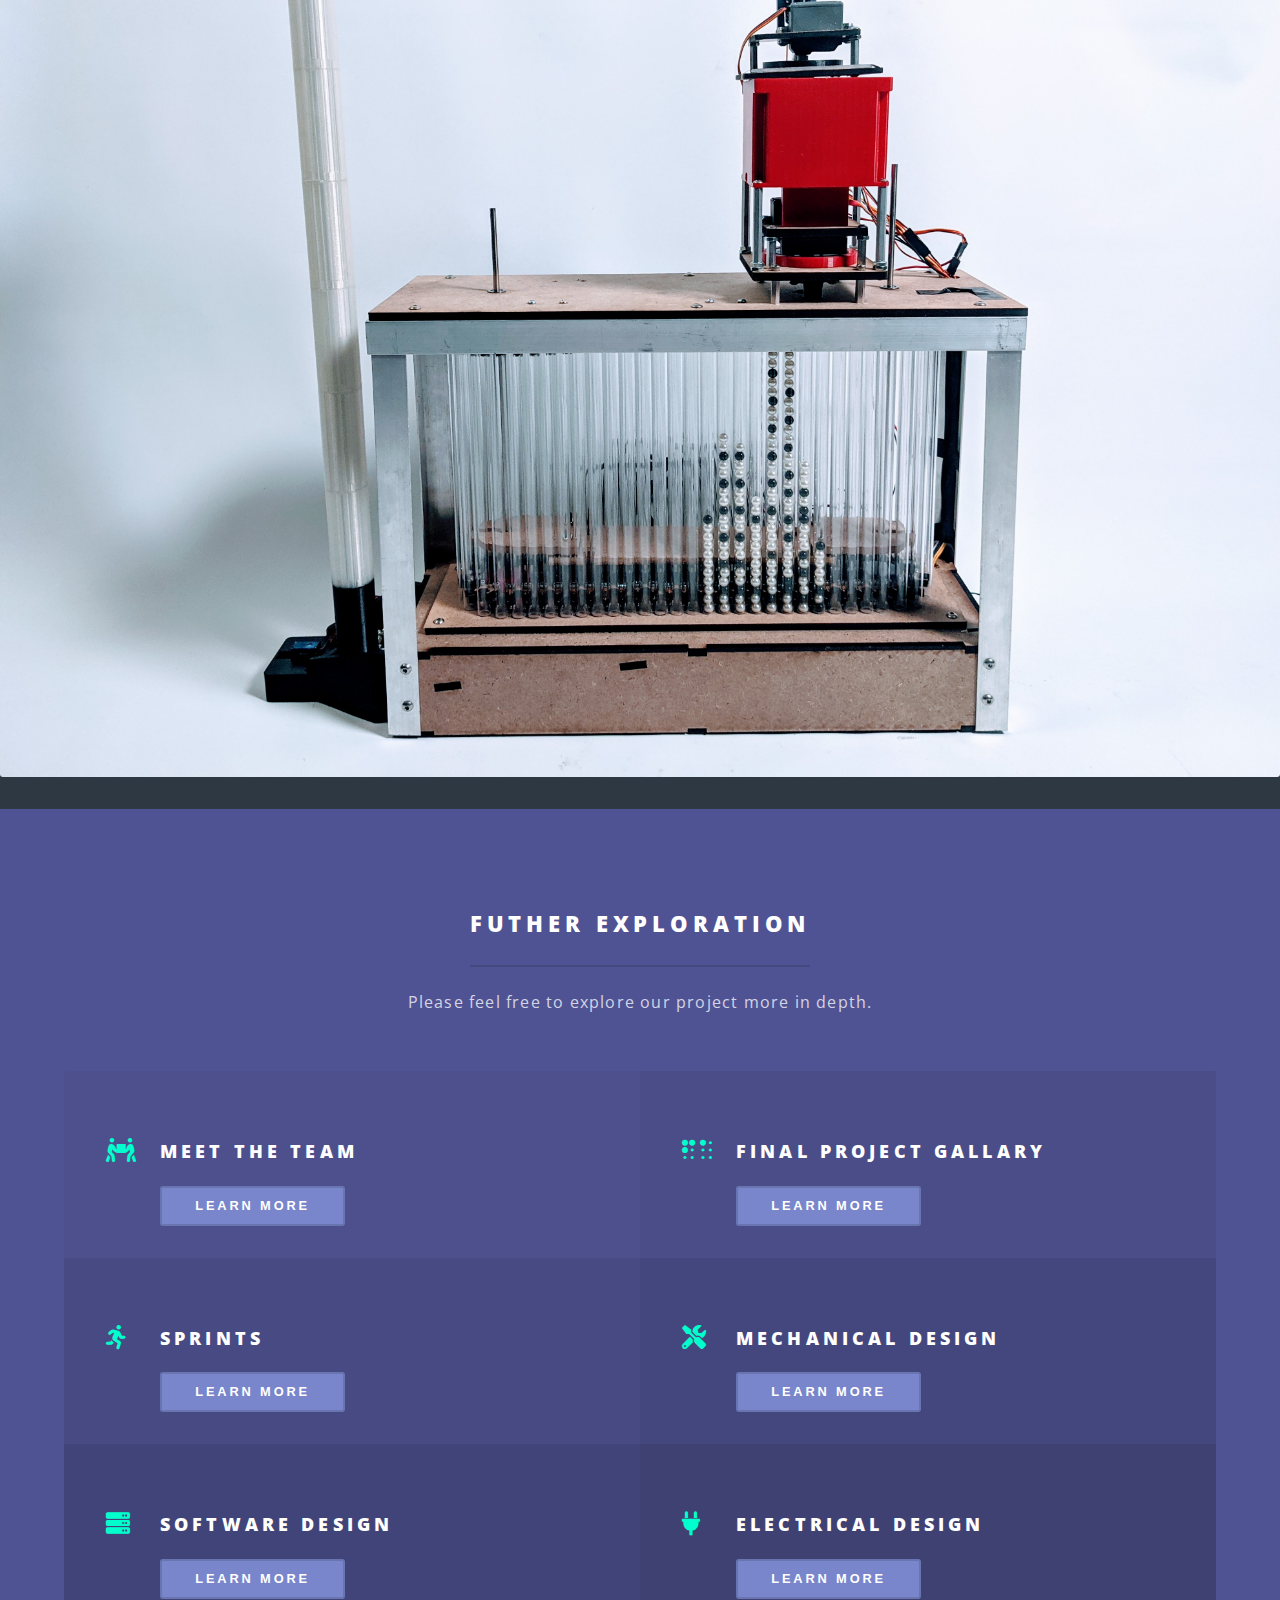
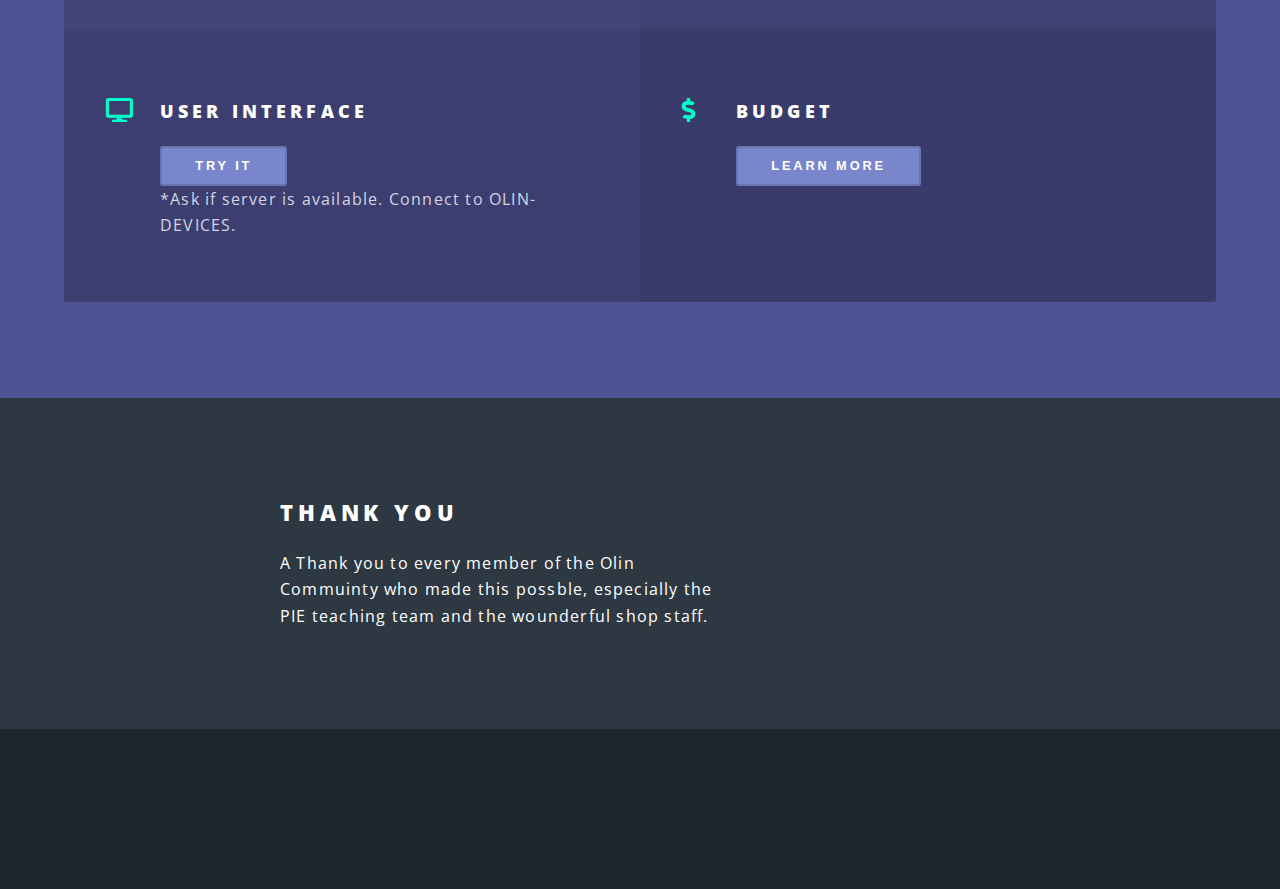
==== commit 437a64b9: "Added description for carousel on /mechdes for website, fixed grammar on pages, changed a carousel i" ====
--- a/Final Website/index.html
+++ b/Final Website/index.html
@@ -66,8 +66,7 @@
 					<section id="one" class="wrapper style1 special">
 						<div class="inner">
 							<header class="major">
-								<h2>"A Dramatic Mix of Engineering "<br />
-								and Art!</h2>
+								<h2>"A Dramatic Mix of Engineering and Art!"</h2>
 								<p>We had 6 weeks to complete an integrated engineering project. The project had to incorporate significant mechanical, electrical and software components. We also had to make the project without spending more than $250. With these constraints we came up with the Ball Matrix Display.</p>
 								<p>We created a Ball Matrix Display, which is a device that creates an image out of small black and white plastic balls. It does this by dropping balls into clear tubes and moving the tubes until it has created a full image. Once our Matrix Ball Display creates an image it drains the balls into an elevator that brings all the balls back up to the top where they are sorted by color and are ready for the next print.</p>
 							</header>
@@ -80,7 +79,7 @@
 					</section>
 <section><div class="col-12"><span class="image fit"><img src="images/banner.jpg" alt="" /></span></div></section>
 
-					
+
 				<!-- Two -->
 					<!--section id="two" class="wrapper alt style2">
 						<section class="spotlight">
@@ -111,7 +110,7 @@
 								<p>Please feel free to explore our project more in depth.</p>
 							</header>
 							<ul class="features">
-								 <li class="icon solid fa-people-carry"> 
+								 <li class="icon solid fa-people-carry">
 									<h3>Meet the Team</h3>
 									<a href="Team BIo.html"><button class=" bg-2">Learn More</button></a>
 									<!--p>Team bios and goals.</p>-->
@@ -128,7 +127,7 @@
 									<h3>Mechanical Design</h3>
 									<a href="Mechdes.html"><button class=" bg-2">Learn More</button></a>
 								</li>
-								<li class="icon solid fa-server"> 
+								<li class="icon solid fa-server">
 									<h3>Software Design</h3>
 									<a href="Softdes.html"><button class=" bg-2">Learn More</button></a>
 								</li>
@@ -189,4 +188,4 @@
 			<script src="assets/js/main.js"></script>
 
 	</body>
-</html>+</html>
